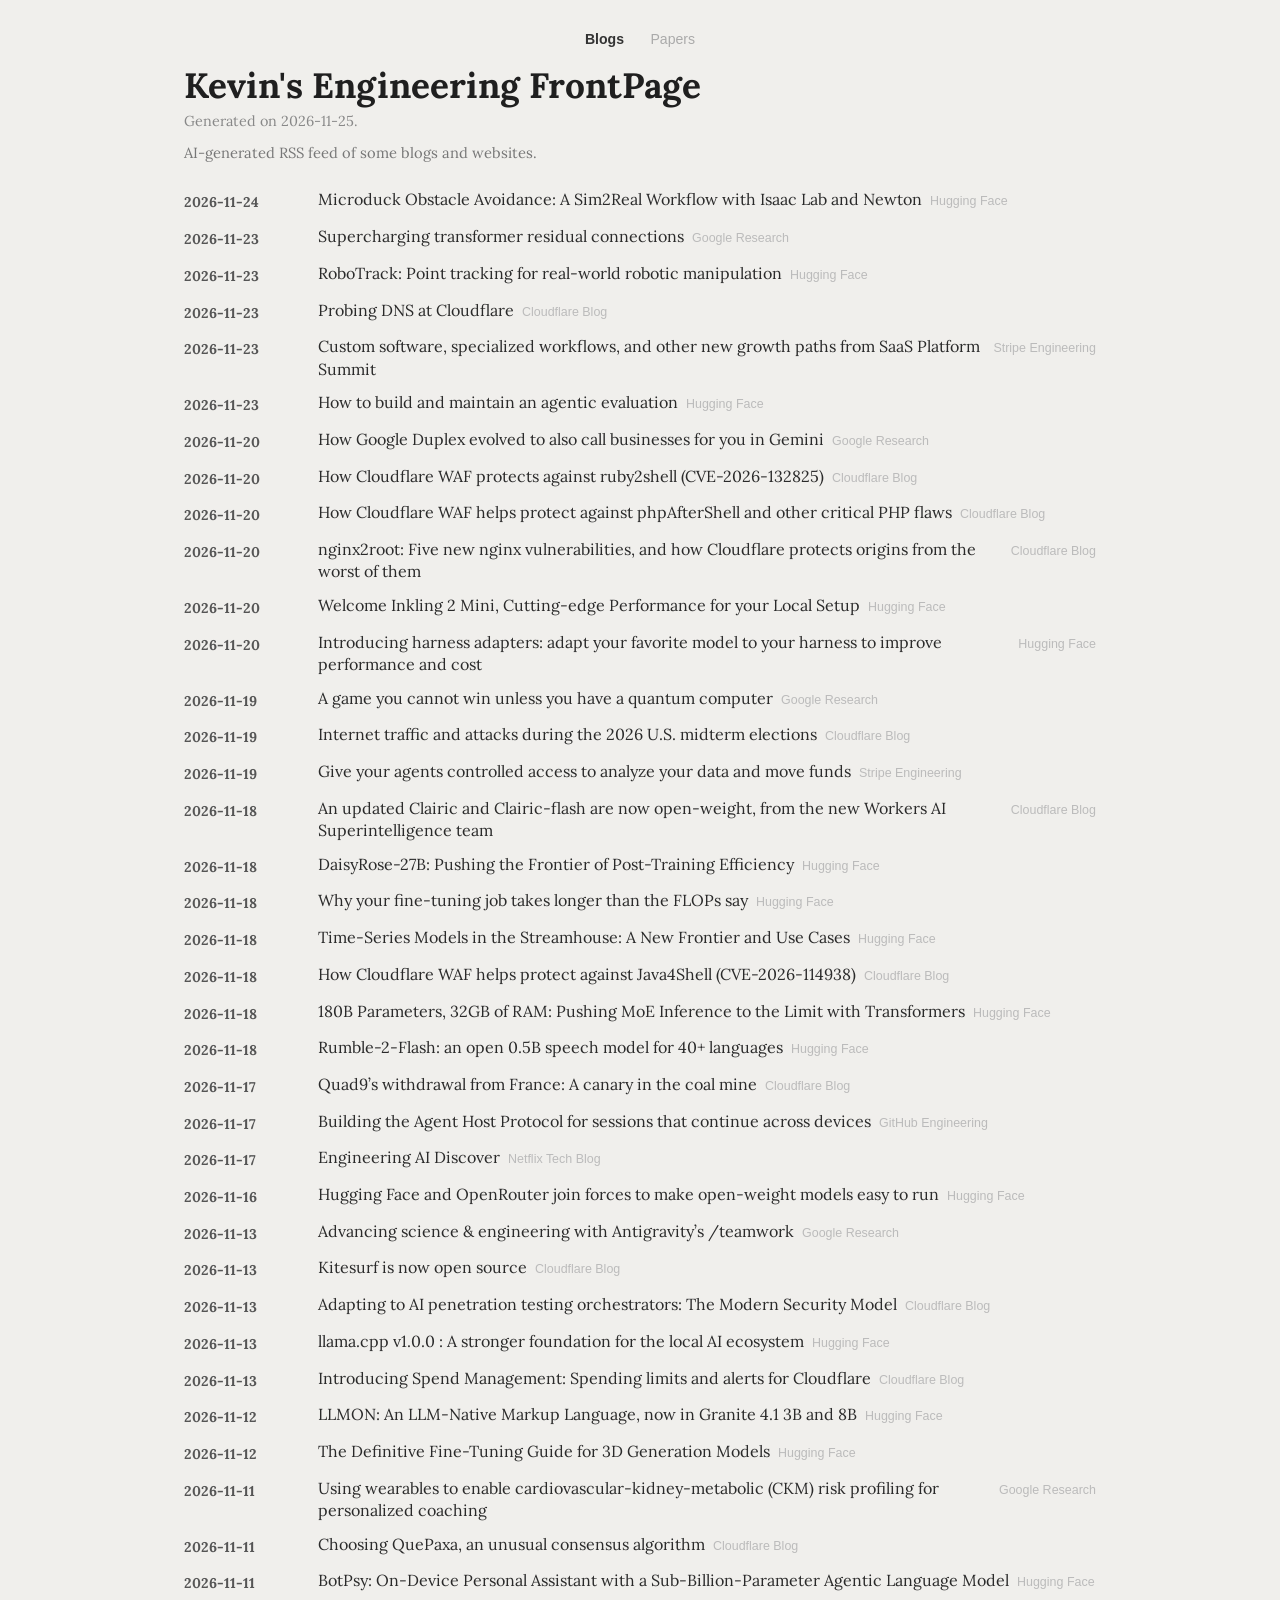
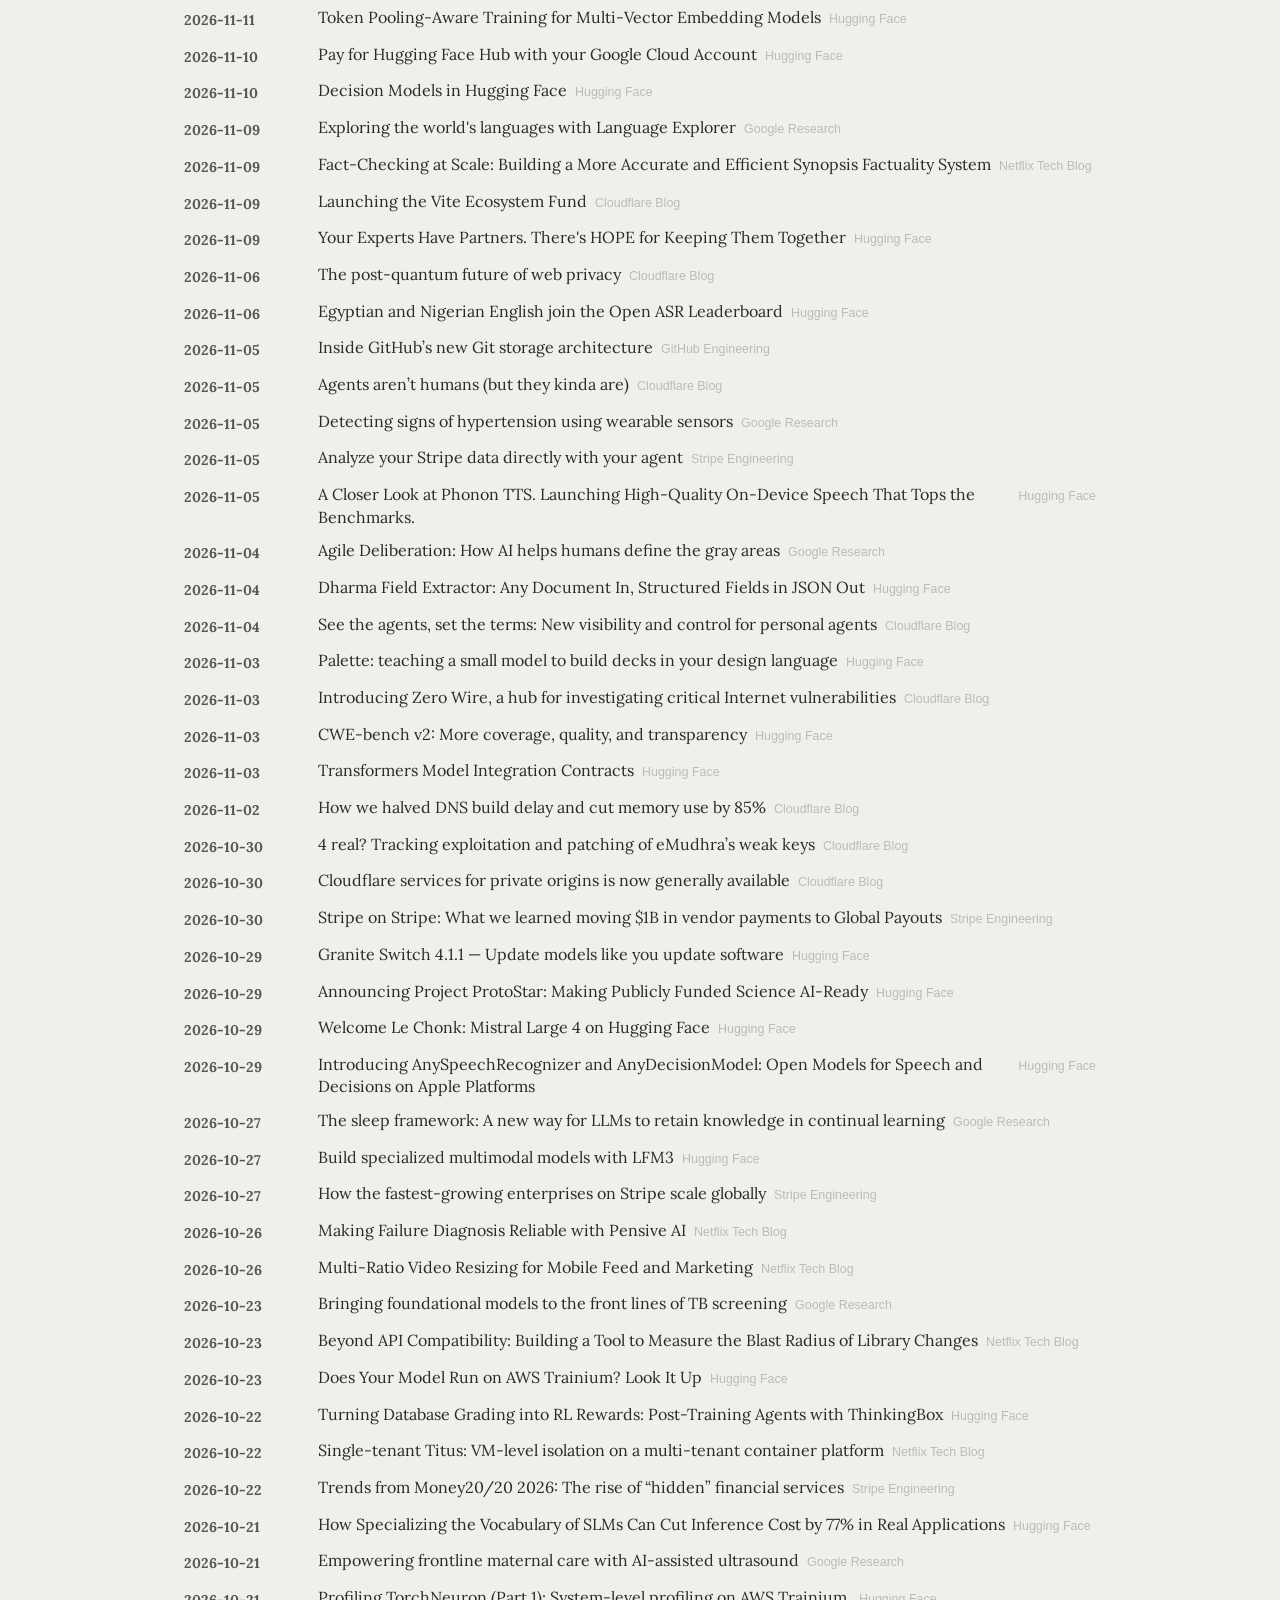
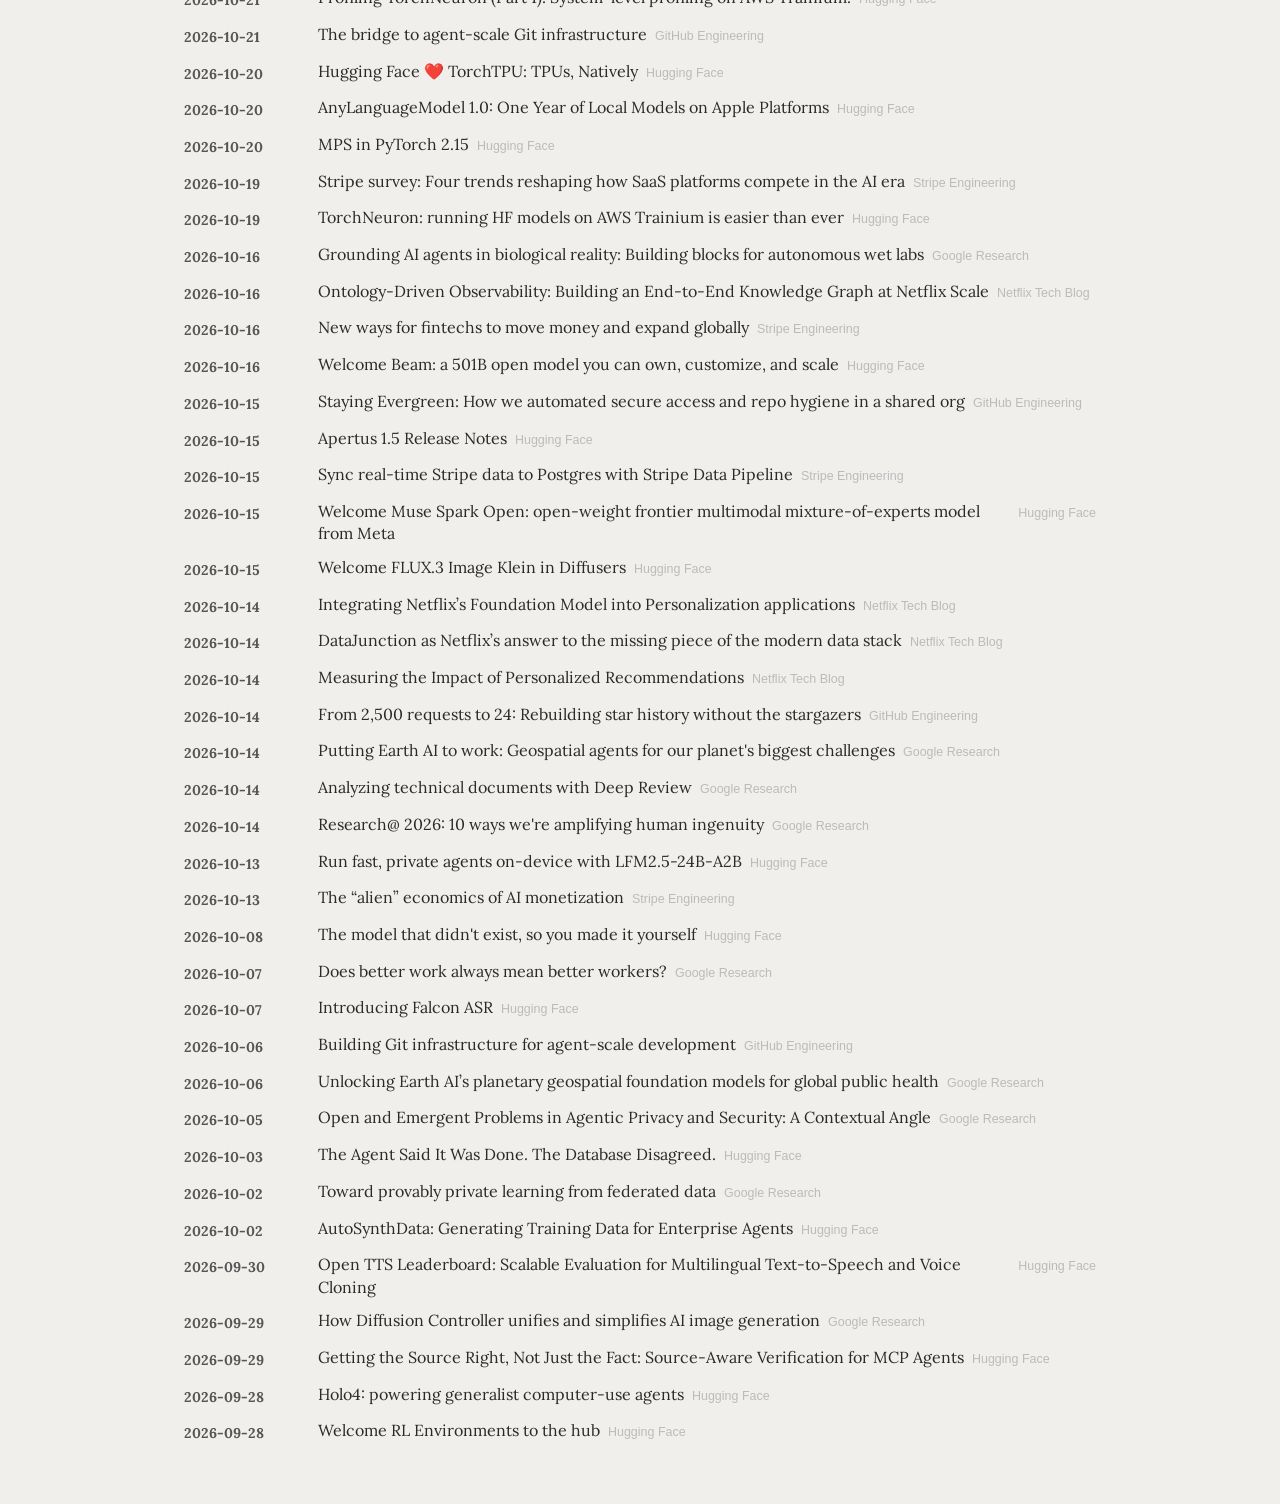
==== index.html @ d16b9641 "chore: update feed [skip ci]" ====
<!DOCTYPE html>
<html lang="en">
<head>
  <meta charset="UTF-8">
  <meta name="viewport" content="width=device-width, initial-scale=1.0">
  <title>Kevin&#x27;s Engineering FrontPage</title>
  <link rel="stylesheet" href="style.css">
</head>
<body>
  <div class="container">
    <nav>
      <a href="index.html" class="active">Blogs</a>
      <a href="papers.html">Papers</a>
    </nav>
    <h1>Kevin&#x27;s Engineering FrontPage</h1>
    <p class="generated">Generated on 2026-11-25.</p>
    <p class="description">AI-generated RSS feed of some blogs and websites.</p>
    <section>
      <div class="entry">
        <div class="date">2026-11-24</div>
        <div class="content">
          <details>
            <summary>Microduck Obstacle Avoidance: A Sim2Real Workflow with Isaac Lab and Newton<span class="feed-name">Hugging Face</span></summary>
            <p class="link-line"><a href="https://huggingface.co/blog/nvidia/microduck-obstacle-avoidance">link</a></p>
          </details>
        </div>
      </div>
      <div class="entry">
        <div class="date">2026-11-23</div>
        <div class="content">
          <details>
            <summary>Supercharging transformer residual connections<span class="feed-name">Google Research</span></summary>
            <p class="summary">Algorithms &amp; Theory</p>
            <p class="link-line"><a href="https://research.google/blog/supercharging-transformer-residual-connections/">link</a></p>
          </details>
        </div>
      </div>
      <div class="entry">
        <div class="date">2026-11-23</div>
        <div class="content">
          <details>
            <summary>RoboTrack: Point tracking for real-world robotic manipulation<span class="feed-name">Hugging Face</span></summary>
            <p class="link-line"><a href="https://huggingface.co/blog/allenai/robotrack">link</a></p>
          </details>
        </div>
      </div>
      <div class="entry">
        <div class="date">2026-11-23</div>
        <div class="content">
          <details>
            <summary>Probing DNS at Cloudflare<span class="feed-name">Cloudflare Blog</span></summary>
            <p class="summary">At Cloudflare we’ve built tools to enable teams to extend our internal testing framework and build test tooling for networking protocols. This is the story of how this was used for DNS.</p>
            <p class="link-line"><a href="https://blog.cloudflare.com/probing-dns-at-cloudflare/">link</a></p>
          </details>
        </div>
      </div>
      <div class="entry">
        <div class="date">2026-11-23</div>
        <div class="content">
          <details>
            <summary>Custom software, specialized workflows, and other new growth paths from SaaS Platform Summit<span class="feed-name">Stripe Engineering</span></summary>
            <p class="summary">SaaS platforms have long built for specific verticals. Now AI makes it practical to build for one merchant. At Stripe’s SaaS Platform Summit, founders and operators shared how custom software and embedded finance can open new revenue streams.</p>
            <p class="link-line"><a href="https://stripe.com/blog/custom-software-specialized-workflows-and-other-new-growth-paths-from-saas-platform-summit">link</a></p>
          </details>
        </div>
      </div>
      <div class="entry">
        <div class="date">2026-11-23</div>
        <div class="content">
          <details>
            <summary>How to build and maintain an agentic evaluation<span class="feed-name">Hugging Face</span></summary>
            <p class="link-line"><a href="https://huggingface.co/blog/agentic-evals">link</a></p>
          </details>
        </div>
      </div>
      <div class="entry">
        <div class="date">2026-11-20</div>
        <div class="content">
          <details>
            <summary>How Google Duplex evolved to also call businesses for you in Gemini<span class="feed-name">Google Research</span></summary>
            <p class="summary">Generative AI</p>
            <p class="link-line"><a href="https://research.google/blog/how-google-duplex-evolved-to-also-call-businesses-for-you-in-gemini/">link</a></p>
          </details>
        </div>
      </div>
      <div class="entry">
        <div class="date">2026-11-20</div>
        <div class="content">
          <details>
            <summary>How Cloudflare WAF protects against ruby2shell (CVE-2026-132825)<span class="feed-name">Cloudflare Blog</span></summary>
            <p class="summary">ruby2shell lets attackers corrupt memory in default Rails and Sinatra apps without logging in. Cloudflare WAF blocks it for every customer, including Free plans. Upgrade Ruby now, and use the WAF to cover the gap.</p>
            <p class="link-line"><a href="https://blog.cloudflare.com/ruby2shell-waf-protection/">link</a></p>
          </details>
        </div>
      </div>
      <div class="entry">
        <div class="date">2026-11-20</div>
        <div class="content">
          <details>
            <summary>How Cloudflare WAF helps protect against phpAfterShell and other critical PHP flaws<span class="feed-name">Cloudflare Blog</span></summary>
            <p class="summary">phpAfterShell is a critical flaw in PHP&#x27;s default session handler that can lead to code execution. Cloudflare WAF blocks it for all customers, including Free plans, and adds new rules for other PHP flaws fixed in the same release.</p>
            <p class="link-line"><a href="https://blog.cloudflare.com/phpaftershell-waf-protection/">link</a></p>
          </details>
        </div>
      </div>
      <div class="entry">
        <div class="date">2026-11-20</div>
        <div class="content">
          <details>
            <summary>nginx2root: Five new nginx vulnerabilities, and how Cloudflare protects origins from the worst of them<span class="feed-name">Cloudflare Blog</span></summary>
            <p class="summary">Five memory corruption bugs in nginx, called nginx2root, can let an unauthenticated attacker run code on a server. Here’s how they work, and why origins behind Cloudflare&#x27;s proxy are shielded from the most serious of these bugs.</p>
            <p class="link-line"><a href="https://blog.cloudflare.com/nginx2root/">link</a></p>
          </details>
        </div>
      </div>
      <div class="entry">
        <div class="date">2026-11-20</div>
        <div class="content">
          <details>
            <summary>Welcome Inkling 2 Mini, Cutting-edge Performance for your Local Setup<span class="feed-name">Hugging Face</span></summary>
            <p class="link-line"><a href="https://huggingface.co/blog/inkling2mini">link</a></p>
          </details>
        </div>
      </div>
      <div class="entry">
        <div class="date">2026-11-20</div>
        <div class="content">
          <details>
            <summary>Introducing harness adapters: adapt your favorite model to your harness to improve performance and cost<span class="feed-name">Hugging Face</span></summary>
            <p class="link-line"><a href="https://huggingface.co/blog/harness-adapters-at-scale">link</a></p>
          </details>
        </div>
      </div>
      <div class="entry">
        <div class="date">2026-11-19</div>
        <div class="content">
          <details>
            <summary>A game you cannot win unless you have a quantum computer<span class="feed-name">Google Research</span></summary>
            <p class="summary">Quantum</p>
            <p class="link-line"><a href="https://research.google/blog/a-game-you-cannot-win-unless-you-have-a-quantum-computer/">link</a></p>
          </details>
        </div>
      </div>
      <div class="entry">
        <div class="date">2026-11-19</div>
        <div class="content">
          <details>
            <summary>Internet traffic and attacks during the 2026 U.S. midterm elections<span class="feed-name">Cloudflare Blog</span></summary>
            <p class="summary">On November 3, 2026 U.S. voters headed to the polls. Here’s what Cloudflare data across more than 1,400 protected sites tells us about Election Day Internet traffic and cyberattacks.</p>
            <p class="link-line"><a href="https://blog.cloudflare.com/internet-traffic-2026-us-election/">link</a></p>
          </details>
        </div>
      </div>
      <div class="entry">
        <div class="date">2026-11-19</div>
        <div class="content">
          <details>
            <summary>Give your agents controlled access to analyze your data and move funds<span class="feed-name">Stripe Engineering</span></summary>
            <p class="summary">Stripe Treasury now lets agents transfer funds, convert currencies, and pay vendors within limits you set. Give agents the access they need to help run your business, with customizable controls and human approvals.</p>
            <p class="link-line"><a href="https://stripe.com/blog/give-your-agents-controlled-access-to-analyze-your-data-and-move-funds">link</a></p>
          </details>
        </div>
      </div>
      <div class="entry">
        <div class="date">2026-11-18</div>
        <div class="content">
          <details>
            <summary>An updated Clairic and Clairic-flash are now open-weight, from the new Workers AI Superintelligence team<span class="feed-name">Cloudflare Blog</span></summary>
            <p class="summary">Clairic graduates from preview, while Clairic-flash joins the repertoire on Workers AI. We’re doing an open-weight release for both extraction models.</p>
            <p class="link-line"><a href="https://blog.cloudflare.com/open-clairic/">link</a></p>
          </details>
        </div>
      </div>
      <div class="entry">
        <div class="date">2026-11-18</div>
        <div class="content">
          <details>
            <summary>DaisyRose-27B: Pushing the Frontier of Post-Training Efficiency<span class="feed-name">Hugging Face</span></summary>
            <p class="link-line"><a href="https://huggingface.co/blog/RadixArk/daisyrose-27b-pushing-the-frontier-of-post-trainin">link</a></p>
          </details>
        </div>
      </div>
      <div class="entry">
        <div class="date">2026-11-18</div>
        <div class="content">
          <details>
            <summary>Why your fine-tuning job takes longer than the FLOPs say<span class="feed-name">Hugging Face</span></summary>
            <p class="link-line"><a href="https://huggingface.co/blog/Dharma-AI/predicting-fine-tuning-time">link</a></p>
          </details>
        </div>
      </div>
      <div class="entry">
        <div class="date">2026-11-18</div>
        <div class="content">
          <details>
            <summary>Time-Series Models in the Streamhouse: A New Frontier and Use Cases<span class="feed-name">Hugging Face</span></summary>
            <p class="link-line"><a href="https://huggingface.co/blog/ibm-research/time-series-powered-streamhouse">link</a></p>
          </details>
        </div>
      </div>
      <div class="entry">
        <div class="date">2026-11-18</div>
        <div class="content">
          <details>
            <summary>How Cloudflare WAF helps protect against Java4Shell (CVE-2026-114938)<span class="feed-name">Cloudflare Blog</span></summary>
            <p class="summary">Java4Shell is a critical memory-corruption flaw in OpenJDK&#x27;s Base64 decoder that can lead to remote code execution. Cloudflare has released six WAF managed rules for paid plans that logs matching requests by default. Patch your Java runtimes now.</p>
            <p class="link-line"><a href="https://blog.cloudflare.com/java4shell-waf-protection/">link</a></p>
          </details>
        </div>
      </div>
      <div class="entry">
        <div class="date">2026-11-18</div>
        <div class="content">
          <details>
            <summary>180B Parameters, 32GB of RAM: Pushing MoE Inference to the Limit with Transformers<span class="feed-name">Hugging Face</span></summary>
            <p class="link-line"><a href="https://huggingface.co/blog/moe-expert-streaming">link</a></p>
          </details>
        </div>
      </div>
      <div class="entry">
        <div class="date">2026-11-18</div>
        <div class="content">
          <details>
            <summary>Rumble-2-Flash: an open 0.5B speech model for 40+ languages<span class="feed-name">Hugging Face</span></summary>
            <p class="link-line"><a href="https://huggingface.co/blog/rumble-2-flash">link</a></p>
          </details>
        </div>
      </div>
      <div class="entry">
        <div class="date">2026-11-17</div>
        <div class="content">
          <details>
            <summary>Quad9’s withdrawal from France: A canary in the coal mine<span class="feed-name">Cloudflare Blog</span></summary>
            <p class="summary">Quad9&#x27;s forced withdrawal from France highlights the dangers of mandating DNS-level blocking. We explore why forcing public resolvers to act as content filters is technically flawed and threatens the open Internet.</p>
            <p class="link-line"><a href="https://blog.cloudflare.com/quad9-withdrawal-from-france/">link</a></p>
          </details>
        </div>
      </div>
      <div class="entry">
        <div class="date">2026-11-17</div>
        <div class="content">
          <details>
            <summary>Building the Agent Host Protocol for sessions that continue across devices<span class="feed-name">GitHub Engineering</span></summary>
            <p class="summary">Discover how we built the open Agent Host Protocol to keep your agent sessions accessible across editors, apps, phones, and the cloud. The post Building the Agent Host Protocol for sessions that continue across devices appeared first on The GitHub Blog.</p>
            <p class="link-line"><a href="https://github.blog/engineering/engineering-principles/building-the-agent-host-protocol-for-sessions-that-continue-across-devices/">link</a></p>
          </details>
        </div>
      </div>
      <div class="entry">
        <div class="date">2026-11-17</div>
        <div class="content">
          <details>
            <summary>Engineering AI Discover<span class="feed-name">Netflix Tech Blog</span></summary>
            <p class="summary">The challenges and decisions behind AI Discover’s intelligence layerBy Varun Khaitan, Peng Ren, Gary Tang, Itay Teller, Atif Faheem, Nipun Kumar, Donnie DeBoer, Eduardo Lundgren, Matteo Rinaldi, Raghav BakshiWe recently introduced AI Discover, a new tab in our TV app where a small group of members can try new ways to find something to watch. For years, our recommendations have worked in the…</p>
            <p class="link-line"><a href="https://netflixtechblog.com/engineering-ai-discover-e244944cdc38?source=rss----2615bd06b42e---4">link</a></p>
          </details>
        </div>
      </div>
      <div class="entry">
        <div class="date">2026-11-16</div>
        <div class="content">
          <details>
            <summary>Hugging Face and OpenRouter join forces to make open-weight models easy to run<span class="feed-name">Hugging Face</span></summary>
            <p class="link-line"><a href="https://huggingface.co/blog/openrouter">link</a></p>
          </details>
        </div>
      </div>
      <div class="entry">
        <div class="date">2026-11-13</div>
        <div class="content">
          <details>
            <summary>Advancing science &amp; engineering with Antigravity’s /teamwork<span class="feed-name">Google Research</span></summary>
            <p class="summary">Education Innovation</p>
            <p class="link-line"><a href="https://research.google/blog/advancing-science-engineering-with-antigravitys-teamwork-feature/">link</a></p>
          </details>
        </div>
      </div>
      <div class="entry">
        <div class="date">2026-11-13</div>
        <div class="content">
          <details>
            <summary>Kitesurf is now open source<span class="feed-name">Cloudflare Blog</span></summary>
            <p class="summary">Kitesurf, our experimental browser engine for AI agents, is now open source. Inspect the code, run it locally, or deploy your own instance on Cloudflare Workers.</p>
            <p class="link-line"><a href="https://blog.cloudflare.com/kitesurf-open-source/">link</a></p>
          </details>
        </div>
      </div>
      <div class="entry">
        <div class="date">2026-11-13</div>
        <div class="content">
          <details>
            <summary>Adapting to AI penetration testing orchestrators: The Modern Security Model<span class="feed-name">Cloudflare Blog</span></summary>
            <p class="summary">AI-orchestrated penetration testing platforms like ARTEX have become increasingly powerful tools enabling effective attacks on exposed infrastructure. Here we share Cloudflare’s observations and recommended countermeasures.</p>
            <p class="link-line"><a href="https://blog.cloudflare.com/adapting-to-ai-penetration-testing-orchestrators/">link</a></p>
          </details>
        </div>
      </div>
      <div class="entry">
        <div class="date">2026-11-13</div>
        <div class="content">
          <details>
            <summary>llama.cpp v1.0.0 : A stronger foundation for the local AI ecosystem<span class="feed-name">Hugging Face</span></summary>
            <p class="link-line"><a href="https://huggingface.co/blog/ggml-org/llama-cpp-v1">link</a></p>
          </details>
        </div>
      </div>
      <div class="entry">
        <div class="date">2026-11-13</div>
        <div class="content">
          <details>
            <summary>Introducing Spend Management: Spending limits and alerts for Cloudflare<span class="feed-name">Cloudflare Blog</span></summary>
            <p class="summary">Spend Management adds opt-in spending caps for Cloudflare Workers and Durable Objects, and more products soon. Here is how we built the metering pipeline that turns usage into runtime decisions.</p>
            <p class="link-line"><a href="https://blog.cloudflare.com/spend-management/">link</a></p>
          </details>
        </div>
      </div>
      <div class="entry">
        <div class="date">2026-11-12</div>
        <div class="content">
          <details>
            <summary>LLMON: An LLM-Native Markup Language, now in Granite 4.1 3B and 8B<span class="feed-name">Hugging Face</span></summary>
            <p class="link-line"><a href="https://huggingface.co/blog/ibm-granite/llmon-an-llm-native-markup-language-now-in-granite">link</a></p>
          </details>
        </div>
      </div>
      <div class="entry">
        <div class="date">2026-11-12</div>
        <div class="content">
          <details>
            <summary>The Definitive Fine-Tuning Guide for 3D Generation Models<span class="feed-name">Hugging Face</span></summary>
            <p class="link-line"><a href="https://huggingface.co/blog/3d-lora-finetuning">link</a></p>
          </details>
        </div>
      </div>
      <div class="entry">
        <div class="date">2026-11-11</div>
        <div class="content">
          <details>
            <summary>Using wearables to enable cardiovascular-kidney-metabolic (CKM) risk profiling for personalized coaching<span class="feed-name">Google Research</span></summary>
            <p class="summary">Health &amp; Bioscience</p>
            <p class="link-line"><a href="https://research.google/blog/using-wearables-to-enable-cardiovascular-kidney-metabolic-ckm-risk-profiling-for-personalized-coaching/">link</a></p>
          </details>
        </div>
      </div>
      <div class="entry">
        <div class="date">2026-11-11</div>
        <div class="content">
          <details>
            <summary>Choosing QuePaxa, an unusual consensus algorithm<span class="feed-name">Cloudflare Blog</span></summary>
            <p class="summary">Cloudflare is building an experimental consensus service using a never-before-deployed consensus algorithm, QuePaxa. In this post we explain how QuePaxa works and why we chose it.</p>
            <p class="link-line"><a href="https://blog.cloudflare.com/choosing-quepaxa/">link</a></p>
          </details>
        </div>
      </div>
      <div class="entry">
        <div class="date">2026-11-11</div>
        <div class="content">
          <details>
            <summary>BotPsy: On-Device Personal Assistant with a Sub-Billion-Parameter Agentic Language Model<span class="feed-name">Hugging Face</span></summary>
            <p class="link-line"><a href="https://huggingface.co/blog/qvac/botpsy">link</a></p>
          </details>
        </div>
      </div>
      <div class="entry">
        <div class="date">2026-11-11</div>
        <div class="content">
          <details>
            <summary>Token Pooling-Aware Training for Multi-Vector Embedding Models<span class="feed-name">Hugging Face</span></summary>
            <p class="link-line"><a href="https://huggingface.co/blog/token-pooling">link</a></p>
          </details>
        </div>
      </div>
      <div class="entry">
        <div class="date">2026-11-10</div>
        <div class="content">
          <details>
            <summary>Pay for Hugging Face Hub with your Google Cloud Account<span class="feed-name">Hugging Face</span></summary>
            <p class="link-line"><a href="https://huggingface.co/blog/hub-gcp-marketplace">link</a></p>
          </details>
        </div>
      </div>
      <div class="entry">
        <div class="date">2026-11-10</div>
        <div class="content">
          <details>
            <summary>Decision Models in Hugging Face<span class="feed-name">Hugging Face</span></summary>
            <p class="link-line"><a href="https://huggingface.co/blog/decision">link</a></p>
          </details>
        </div>
      </div>
      <div class="entry">
        <div class="date">2026-11-09</div>
        <div class="content">
          <details>
            <summary>Exploring the world&#x27;s languages with Language Explorer<span class="feed-name">Google Research</span></summary>
            <p class="summary">Natural Language Processing</p>
            <p class="link-line"><a href="https://research.google/blog/exploring-the-worlds-languages-with-language-explorer/">link</a></p>
          </details>
        </div>
      </div>
      <div class="entry">
        <div class="date">2026-11-09</div>
        <div class="content">
          <details>
            <summary>Fact-Checking at Scale: Building a More Accurate and Efficient Synopsis Factuality System<span class="feed-name">Netflix Tech Blog</span></summary>
            <p class="summary">By Shreya S Ramanujam, Yongce Li, Afshine Amidi, Sina Ghiassian, Benjamin Klein.IntroductionPicture this — you’re home after a long day at work and can’t wait to catch up on Bridgerton. You log on to Netflix, search for “Bridgerton” and land on this screen:If this sounds familiar, you already know what a synopsis is — it’s a short glimpse into what a viewer can expect to see in a show. We see two…</p>
            <p class="link-line"><a href="https://netflixtechblog.com/fact-checking-at-scale-building-a-more-accurate-and-efficient-synopsis-factuality-system-d7d85859d808?source=rss----2615bd06b42e---4">link</a></p>
          </details>
        </div>
      </div>
      <div class="entry">
        <div class="date">2026-11-09</div>
        <div class="content">
          <details>
            <summary>Launching the Vite Ecosystem Fund<span class="feed-name">Cloudflare Blog</span></summary>
            <p class="summary">Cloudflare is distributing the first $301,300 of the Vite Ecosystem Fund to open source projects and maintainers. The recipients were chosen by a panel of Vite stack core team members, including maintainers not employed by Cloudflare.</p>
            <p class="link-line"><a href="https://blog.cloudflare.com/launching-vite-ecosystem-fund/">link</a></p>
          </details>
        </div>
      </div>
      <div class="entry">
        <div class="date">2026-11-09</div>
        <div class="content">
          <details>
            <summary>Your Experts Have Partners. There&#x27;s HOPE for Keeping Them Together<span class="feed-name">Hugging Face</span></summary>
            <p class="link-line"><a href="https://huggingface.co/blog/amazon/higher-order-pruning-experts">link</a></p>
          </details>
        </div>
      </div>
      <div class="entry">
        <div class="date">2026-11-06</div>
        <div class="content">
          <details>
            <summary>The post-quantum future of web privacy<span class="feed-name">Cloudflare Blog</span></summary>
            <p class="summary">Cryptographic protocols like Privacy Pass help keep web sites safe from abuse while keeping their users private. This post looks at the quantum threat to these protocols, and some new post-quantum cryptography that may help close the gap.</p>
            <p class="link-line"><a href="https://blog.cloudflare.com/vole-mole/">link</a></p>
          </details>
        </div>
      </div>
      <div class="entry">
        <div class="date">2026-11-06</div>
        <div class="content">
          <details>
            <summary>Egyptian and Nigerian English join the Open ASR Leaderboard<span class="feed-name">Hugging Face</span></summary>
            <p class="link-line"><a href="https://huggingface.co/blog/open-asr-leaderboard-liva">link</a></p>
          </details>
        </div>
      </div>
      <div class="entry">
        <div class="date">2026-11-05</div>
        <div class="content">
          <details>
            <summary>Inside GitHub’s new Git storage architecture<span class="feed-name">GitHub Engineering</span></summary>
            <p class="summary">GitHub&#x27;s new Git storage architecture is built so thousands of agents can push to a single repository at once. Here&#x27;s how it works. The post Inside GitHub’s new Git storage architecture appeared first on The GitHub Blog.</p>
            <p class="link-line"><a href="https://github.blog/engineering/architecture-optimization/inside-githubs-new-git-storage-architecture/">link</a></p>
          </details>
        </div>
      </div>
      <div class="entry">
        <div class="date">2026-11-05</div>
        <div class="content">
          <details>
            <summary>Agents aren’t humans (but they kinda are)<span class="feed-name">Cloudflare Blog</span></summary>
            <p class="summary">AI agents act for millions, but servers see intermediaries that strip user visibility. This post defines the problem space and introduces a collaborative approach to safely identifying, allowing, and managing this automated traffic.</p>
            <p class="link-line"><a href="https://blog.cloudflare.com/trusted-agent-delegation/">link</a></p>
          </details>
        </div>
      </div>
      <div class="entry">
        <div class="date">2026-11-05</div>
        <div class="content">
          <details>
            <summary>Detecting signs of hypertension using wearable sensors<span class="feed-name">Google Research</span></summary>
            <p class="summary">Health &amp; Bioscience</p>
            <p class="link-line"><a href="https://research.google/blog/detecting-signs-of-hypertension-using-wearable-sensors/">link</a></p>
          </details>
        </div>
      </div>
      <div class="entry">
        <div class="date">2026-11-05</div>
        <div class="content">
          <details>
            <summary>Analyze your Stripe data directly with your agent<span class="feed-name">Stripe Engineering</span></summary>
            <p class="summary">You can now use natural language to create an investor slide deck highlighting where your business outperformed in the previous quarter, or build a custom dashboard to understand why your Stripe revenue changed.</p>
            <p class="link-line"><a href="https://stripe.com/blog/analyze-your-stripe-data-directly-with-your-agent">link</a></p>
          </details>
        </div>
      </div>
      <div class="entry">
        <div class="date">2026-11-05</div>
        <div class="content">
          <details>
            <summary>A Closer Look at Phonon TTS. Launching High-Quality On-Device Speech That Tops the Benchmarks.<span class="feed-name">Hugging Face</span></summary>
            <p class="link-line"><a href="https://huggingface.co/blog/phonon-tts">link</a></p>
          </details>
        </div>
      </div>
      <div class="entry">
        <div class="date">2026-11-04</div>
        <div class="content">
          <details>
            <summary>Agile Deliberation: How AI helps humans define the gray areas<span class="feed-name">Google Research</span></summary>
            <p class="summary">Data Mining &amp; Modeling</p>
            <p class="link-line"><a href="https://research.google/blog/agile-deliberation-how-ai-helps-humans-define-the-gray-areas/">link</a></p>
          </details>
        </div>
      </div>
      <div class="entry">
        <div class="date">2026-11-04</div>
        <div class="content">
          <details>
            <summary>Dharma Field Extractor: Any Document In, Structured Fields in JSON Out<span class="feed-name">Hugging Face</span></summary>
            <p class="link-line"><a href="https://huggingface.co/blog/Dharma-AI/dharma-field-extractor">link</a></p>
          </details>
        </div>
      </div>
      <div class="entry">
        <div class="date">2026-11-04</div>
        <div class="content">
          <details>
            <summary>See the agents, set the terms: New visibility and control for personal agents<span class="feed-name">Cloudflare Blog</span></summary>
            <p class="summary">Personal AI agents have changed how users interact with the web, blurring the lines between automated and human traffic. Learn how Cloudflare gives site owners visibility and control to manage personal agent access.</p>
            <p class="link-line"><a href="https://blog.cloudflare.com/personal-agents-visibility-control/">link</a></p>
          </details>
        </div>
      </div>
      <div class="entry">
        <div class="date">2026-11-03</div>
        <div class="content">
          <details>
            <summary>Palette: teaching a small model to build decks in your design language<span class="feed-name">Hugging Face</span></summary>
            <p class="link-line"><a href="https://huggingface.co/blog/ibm-research/palette-deck-building">link</a></p>
          </details>
        </div>
      </div>
      <div class="entry">
        <div class="date">2026-11-03</div>
        <div class="content">
          <details>
            <summary>Introducing Zero Wire, a hub for investigating critical Internet vulnerabilities<span class="feed-name">Cloudflare Blog</span></summary>
            <p class="summary">Zero Wire on Cloudflare Radar pairs plain-language briefings with global attack telemetry and remediation steps. Triage critical CVEs faster and decide how to protect your infrastructure.</p>
            <p class="link-line"><a href="https://blog.cloudflare.com/zero-wire/">link</a></p>
          </details>
        </div>
      </div>
      <div class="entry">
        <div class="date">2026-11-03</div>
        <div class="content">
          <details>
            <summary>CWE-bench v2: More coverage, quality, and transparency<span class="feed-name">Hugging Face</span></summary>
            <p class="link-line"><a href="https://huggingface.co/blog/cwe-bench">link</a></p>
          </details>
        </div>
      </div>
      <div class="entry">
        <div class="date">2026-11-03</div>
        <div class="content">
          <details>
            <summary>Transformers Model Integration Contracts<span class="feed-name">Hugging Face</span></summary>
            <p class="link-line"><a href="https://huggingface.co/blog/transformers-mic">link</a></p>
          </details>
        </div>
      </div>
      <div class="entry">
        <div class="date">2026-11-02</div>
        <div class="content">
          <details>
            <summary>How we halved DNS build delay and cut memory use by 85%<span class="feed-name">Cloudflare Blog</span></summary>
            <p class="summary">Zone setting changes used to rebuild entire DNS zones, even ones with tens of millions of records. Here is how we built a planner that picks the smallest safe build, cutting full builds by 40%, peak memory by 85%, and halving build delay.</p>
            <p class="link-line"><a href="https://blog.cloudflare.com/dns-targeted-zone-builds/">link</a></p>
          </details>
        </div>
      </div>
      <div class="entry">
        <div class="date">2026-10-30</div>
        <div class="content">
          <details>
            <summary>4 real? Tracking exploitation and patching of eMudhra’s weak keys<span class="feed-name">Cloudflare Blog</span></summary>
            <p class="summary">Four, just four: that’s the key to break into any unpatched connection on the Internet that is using eMudhra certificates. Here’s how we quickly patched Cloudflare, what evidence we can see of attempted exploitation, and how much of the rest of the Internet remains exposed.</p>
            <p class="link-line"><a href="https://blog.cloudflare.com/emudhra-patching/">link</a></p>
          </details>
        </div>
      </div>
      <div class="entry">
        <div class="date">2026-10-30</div>
        <div class="content">
          <details>
            <summary>Cloudflare services for private origins is now generally available<span class="feed-name">Cloudflare Blog</span></summary>
            <p class="summary">Public traffic to private origins, with WAF, bot management, caching, and Workers, is now available to every customer with Cloudflare One connectivity.</p>
            <p class="link-line"><a href="https://blog.cloudflare.com/private-origins-public-to-private/">link</a></p>
          </details>
        </div>
      </div>
      <div class="entry">
        <div class="date">2026-10-30</div>
        <div class="content">
          <details>
            <summary>Stripe on Stripe: What we learned moving $1B in vendor payments to Global Payouts<span class="feed-name">Stripe Engineering</span></summary>
            <p class="summary">In early 2026, we began moving our vendor payments to Global Payouts, Stripe’s product for paying recipients in 160+ countries. New-market setup fell from six weeks to one, with a 99.9% payout success rate. Here’s what we learned.</p>
            <p class="link-line"><a href="https://stripe.com/blog/stripe-on-stripe-what-we-learned-moving-1b-in-vendor-payments-to-global-payouts">link</a></p>
          </details>
        </div>
      </div>
      <div class="entry">
        <div class="date">2026-10-29</div>
        <div class="content">
          <details>
            <summary>Granite Switch 4.1.1 — Update models like you update software<span class="feed-name">Hugging Face</span></summary>
            <p class="link-line"><a href="https://huggingface.co/blog/ibm-granite/granite-switch-4-1-1">link</a></p>
          </details>
        </div>
      </div>
      <div class="entry">
        <div class="date">2026-10-29</div>
        <div class="content">
          <details>
            <summary>Announcing Project ProtoStar: Making Publicly Funded Science AI-Ready<span class="feed-name">Hugging Face</span></summary>
            <p class="link-line"><a href="https://huggingface.co/blog/announcing-project-protostar">link</a></p>
          </details>
        </div>
      </div>
      <div class="entry">
        <div class="date">2026-10-29</div>
        <div class="content">
          <details>
            <summary>Welcome Le Chonk: Mistral Large 4 on Hugging Face<span class="feed-name">Hugging Face</span></summary>
            <p class="link-line"><a href="https://huggingface.co/blog/mistral-large4">link</a></p>
          </details>
        </div>
      </div>
      <div class="entry">
        <div class="date">2026-10-29</div>
        <div class="content">
          <details>
            <summary>Introducing AnySpeechRecognizer and AnyDecisionModel: Open Models for Speech and Decisions on Apple Platforms<span class="feed-name">Hugging Face</span></summary>
            <p class="link-line"><a href="https://huggingface.co/blog/anydecisionmodel">link</a></p>
          </details>
        </div>
      </div>
      <div class="entry">
        <div class="date">2026-10-27</div>
        <div class="content">
          <details>
            <summary>The sleep framework: A new way for LLMs to retain knowledge in continual learning<span class="feed-name">Google Research</span></summary>
            <p class="summary">Education Innovation</p>
            <p class="link-line"><a href="https://research.google/blog/the-sleep-framework-a-new-way-for-llms-to-retain-knowledge-in-continual-learning/">link</a></p>
          </details>
        </div>
      </div>
      <div class="entry">
        <div class="date">2026-10-27</div>
        <div class="content">
          <details>
            <summary>Build specialized multimodal models with LFM3<span class="feed-name">Hugging Face</span></summary>
            <p class="link-line"><a href="https://huggingface.co/blog/LiquidAI/lfm3">link</a></p>
          </details>
        </div>
      </div>
      <div class="entry">
        <div class="date">2026-10-27</div>
        <div class="content">
          <details>
            <summary>How the fastest-growing enterprises on Stripe scale globally<span class="feed-name">Stripe Engineering</span></summary>
            <p class="summary">Despite slower global economic growth and greater geopolitical fragmentation, the fastest-growing enterprises continue to look beyond their home markets and are investing in tools and workflows that make expansion faster and more repeatable.</p>
            <p class="link-line"><a href="https://stripe.com/blog/how-the-fastest-growing-enterprises-on-stripe-scale-globally">link</a></p>
          </details>
        </div>
      </div>
      <div class="entry">
        <div class="date">2026-10-26</div>
        <div class="content">
          <details>
            <summary>Making Failure Diagnosis Reliable with Pensive AI<span class="feed-name">Netflix Tech Blog</span></summary>
            <p class="summary">By Praneeth Yenugutala, Victor Dusa, Anastasia Samoilova, Megan Ren, Justin Wei, Marcelo MaywormAt Netflix, data and machine learning practitioners run millions of workloads each day across orchestration systems and compute engines such as Titus, Spark, Trino, and Druid. On peak days, roughly 100,000 workloads fail. When workloads fail, the failure itself is only the beginning. Someone still…</p>
            <p class="link-line"><a href="https://netflixtechblog.com/making-failure-diagnosis-reliable-with-pensive-ai-6b0811a1c015?source=rss----2615bd06b42e---4">link</a></p>
          </details>
        </div>
      </div>
      <div class="entry">
        <div class="date">2026-10-26</div>
        <div class="content">
          <details>
            <summary>Multi‑Ratio Video Resizing for Mobile Feed and Marketing<span class="feed-name">Netflix Tech Blog</span></summary>
            <p class="summary">Serdar Cellat, Yuchen Xie, Bernadette Marcu, Blaid Burgess, Cody Jarrett, Carlos Pereira, Qing Shi, Samuel Carvajal, Manuel Pamplona, Dorothy Jung, Feiko Ritsema, Benjamin Klein, Alex Woo, Eugene Lok, Anna Pulido, Rebecka Swe, Sanford Holsapple, Ranjith Kumar ShettyIntroductionClips in the Netflix mobile app.At Netflix, a crucial part of our mission is ensuring our content looks stunning on any…</p>
            <p class="link-line"><a href="https://netflixtechblog.com/multi-ratio-video-resizing-for-mobile-feed-and-marketing-2e6b42810f49?source=rss----2615bd06b42e---4">link</a></p>
          </details>
        </div>
      </div>
      <div class="entry">
        <div class="date">2026-10-23</div>
        <div class="content">
          <details>
            <summary>Bringing foundational models to the front lines of TB screening<span class="feed-name">Google Research</span></summary>
            <p class="summary">Generative AI</p>
            <p class="link-line"><a href="https://research.google/blog/bringing-foundational-models-to-the-front-lines-of-tb-screening/">link</a></p>
          </details>
        </div>
      </div>
      <div class="entry">
        <div class="date">2026-10-23</div>
        <div class="content">
          <details>
            <summary>Beyond API Compatibility: Building a Tool to Measure the Blast Radius of Library Changes<span class="feed-name">Netflix Tech Blog</span></summary>
            <p class="summary">By Roberto Perez Alcolea, Java Platform TeamQuasar connects a proposed API change with observed references in consumer repositories, giving the producer evidence for a release decisionAt Netflix, shared Java libraries support applications developed across a large, independently evolving repository ecosystem. A library change begins in one repository, but its impact can reach many others.…</p>
            <p class="link-line"><a href="https://netflixtechblog.com/beyond-api-compatibility-building-a-tool-to-measure-the-blast-radius-of-library-changes-9474f2fd4f90?source=rss----2615bd06b42e---4">link</a></p>
          </details>
        </div>
      </div>
      <div class="entry">
        <div class="date">2026-10-23</div>
        <div class="content">
          <details>
            <summary>Does Your Model Run on AWS Trainium? Look It Up<span class="feed-name">Hugging Face</span></summary>
            <p class="link-line"><a href="https://huggingface.co/blog/torch-neuronx-model-support">link</a></p>
          </details>
        </div>
      </div>
      <div class="entry">
        <div class="date">2026-10-22</div>
        <div class="content">
          <details>
            <summary>Turning Database Grading into RL Rewards: Post-Training Agents with ThinkingBox<span class="feed-name">Hugging Face</span></summary>
            <p class="link-line"><a href="https://huggingface.co/blog/microsoft/thinkingbox-training">link</a></p>
          </details>
        </div>
      </div>
      <div class="entry">
        <div class="date">2026-10-22</div>
        <div class="content">
          <details>
            <summary>Single-tenant Titus: VM-level isolation on a multi-tenant container platform<span class="feed-name">Netflix Tech Blog</span></summary>
            <p class="summary">Samartha Chandrashekar &amp; Nick ParkerYou click play on a Friday night, and in the second that follows, dozens of services answer in milliseconds. Most of them run on Titus, our internal container platform. Titus is, in essence, a Kubernetes-based container hosting platform: we keep both the control plane and the data plane (the container hosts that actually run containers) patched and up to date,…</p>
            <p class="link-line"><a href="https://netflixtechblog.com/single-tenant-titus-vm-level-isolation-on-a-multi-tenant-container-platform-6d8b1909d163?source=rss----2615bd06b42e---4">link</a></p>
          </details>
        </div>
      </div>
      <div class="entry">
        <div class="date">2026-10-22</div>
        <div class="content">
          <details>
            <summary>Trends from Money20/20 2026: The rise of “hidden” financial services<span class="feed-name">Stripe Engineering</span></summary>
            <p class="summary">As fintech products become increasingly capable, the infrastructure behind them fades into the background. Three trends from Money20/20 show how stablecoins, agents, and always-on money are changing financial services.</p>
            <p class="link-line"><a href="https://stripe.com/blog/trends-from-money20-20-2026-the-rise-of-hidden-financial-services">link</a></p>
          </details>
        </div>
      </div>
      <div class="entry">
        <div class="date">2026-10-21</div>
        <div class="content">
          <details>
            <summary>How Specializing the Vocabulary of SLMs Can Cut Inference Cost by 77% in Real Applications<span class="feed-name">Hugging Face</span></summary>
            <p class="link-line"><a href="https://huggingface.co/blog/Dharma-AI/vocabx-vocabulary-specialization">link</a></p>
          </details>
        </div>
      </div>
      <div class="entry">
        <div class="date">2026-10-21</div>
        <div class="content">
          <details>
            <summary>Empowering frontline maternal care with AI-assisted ultrasound<span class="feed-name">Google Research</span></summary>
            <p class="summary">Health &amp; Bioscience</p>
            <p class="link-line"><a href="https://research.google/blog/empowering-frontline-maternal-care-with-ai-assisted-ultrasound/">link</a></p>
          </details>
        </div>
      </div>
      <div class="entry">
        <div class="date">2026-10-21</div>
        <div class="content">
          <details>
            <summary>Profiling TorchNeuron (Part 1): System-level profiling on AWS Trainium.<span class="feed-name">Hugging Face</span></summary>
            <p class="link-line"><a href="https://huggingface.co/blog/amazon/profiling-torchneuron-part-1">link</a></p>
          </details>
        </div>
      </div>
      <div class="entry">
        <div class="date">2026-10-21</div>
        <div class="content">
          <details>
            <summary>The bridge to agent-scale Git infrastructure<span class="feed-name">GitHub Engineering</span></summary>
            <p class="summary">We moved a copy of 99.99999% of GitHub&#x27;s repositories to Azure. Here&#x27;s how per-reference quorums will bring over the rest, and how object storage lets reads scale independently. The post The bridge to agent-scale Git infrastructure appeared first on The GitHub Blog.</p>
            <p class="link-line"><a href="https://github.blog/engineering/architecture-optimization/the-bridge-to-agent-scale-git-infrastructure/">link</a></p>
          </details>
        </div>
      </div>
      <div class="entry">
        <div class="date">2026-10-20</div>
        <div class="content">
          <details>
            <summary>Hugging Face ❤️ TorchTPU: TPUs, Natively<span class="feed-name">Hugging Face</span></summary>
            <p class="link-line"><a href="https://huggingface.co/blog/hf-torchtpu">link</a></p>
          </details>
        </div>
      </div>
      <div class="entry">
        <div class="date">2026-10-20</div>
        <div class="content">
          <details>
            <summary>AnyLanguageModel 1.0: One Year of Local Models on Apple Platforms<span class="feed-name">Hugging Face</span></summary>
            <p class="link-line"><a href="https://huggingface.co/blog/anylanguagemodel-1-0">link</a></p>
          </details>
        </div>
      </div>
      <div class="entry">
        <div class="date">2026-10-20</div>
        <div class="content">
          <details>
            <summary>MPS in PyTorch 2.15<span class="feed-name">Hugging Face</span></summary>
            <p class="link-line"><a href="https://huggingface.co/blog/mps-pytorch-2-15">link</a></p>
          </details>
        </div>
      </div>
      <div class="entry">
        <div class="date">2026-10-19</div>
        <div class="content">
          <details>
            <summary>Stripe survey: Four trends reshaping how SaaS platforms compete in the AI era<span class="feed-name">Stripe Engineering</span></summary>
            <p class="summary">AI is creating more SaaS competition, and platforms are feeling the pressure. A Stripe survey of 200 platform leaders shows how they plan to evolve pricing, grow revenue, and retain customers.</p>
            <p class="link-line"><a href="https://stripe.com/blog/saas-platform-trends-in-AI-era">link</a></p>
          </details>
        </div>
      </div>
      <div class="entry">
        <div class="date">2026-10-19</div>
        <div class="content">
          <details>
            <summary>TorchNeuron: running HF models on AWS Trainium is easier than ever<span class="feed-name">Hugging Face</span></summary>
            <p class="link-line"><a href="https://huggingface.co/blog/hf-torchneuron">link</a></p>
          </details>
        </div>
      </div>
      <div class="entry">
        <div class="date">2026-10-16</div>
        <div class="content">
          <details>
            <summary>Grounding AI agents in biological reality: Building blocks for autonomous wet labs<span class="feed-name">Google Research</span></summary>
            <p class="summary">General Science</p>
            <p class="link-line"><a href="https://research.google/blog/grounding-ai-agents-in-biological-reality-building-blocks-for-autonomous-wet-labs/">link</a></p>
          </details>
        </div>
      </div>
      <div class="entry">
        <div class="date">2026-10-16</div>
        <div class="content">
          <details>
            <summary>Ontology-Driven Observability: Building an End-to-End Knowledge Graph at Netflix Scale<span class="feed-name">Netflix Tech Blog</span></summary>
            <p class="summary">Prasanna Vijayanathan, Renzo Sanchez-SilvaWhen Jake Paul and Mike Tyson stepped into the ring in November 2024, we delivered the fight to roughly 65 million concurrent streams. On an ordinary day our infrastructure takes in more than 2 billion requests and handles upwards of 38 million real-time logging events every second. At that scale, the whole picture doesn’t fit into a single engineering…</p>
            <p class="link-line"><a href="https://netflixtechblog.com/ontology-driven-observability-building-an-end-to-end-knowledge-graph-at-netflix-scale-421392cf5adf?source=rss----2615bd06b42e---4">link</a></p>
          </details>
        </div>
      </div>
      <div class="entry">
        <div class="date">2026-10-16</div>
        <div class="content">
          <details>
            <summary>New ways for fintechs to move money and expand globally<span class="feed-name">Stripe Engineering</span></summary>
            <p class="summary">We’re introducing three updates to help fintechs launch products and grow internationally more easily: simpler payout management with Stripe Global Payouts, support for stablecoin cards in more countries, and unified APIs for building global financial products.</p>
            <p class="link-line"><a href="https://stripe.com/blog/new-ways-for-fintechs-to-move-money-and-expand-globally">link</a></p>
          </details>
        </div>
      </div>
      <div class="entry">
        <div class="date">2026-10-16</div>
        <div class="content">
          <details>
            <summary>Welcome Beam: a 501B open model you can own, customize, and scale<span class="feed-name">Hugging Face</span></summary>
            <p class="link-line"><a href="https://huggingface.co/blog/reflection-beam">link</a></p>
          </details>
        </div>
      </div>
      <div class="entry">
        <div class="date">2026-10-15</div>
        <div class="content">
          <details>
            <summary>Staying Evergreen: How we automated secure access and repo hygiene in a shared org<span class="feed-name">GitHub Engineering</span></summary>
            <p class="summary">Put native GitHub features to work to review outside collaborator access and archive stale repositories. The post Staying Evergreen: How we automated secure access and repo hygiene in a shared org appeared first on The GitHub Blog.</p>
            <p class="link-line"><a href="https://github.blog/engineering/platform-security/staying-evergreen-how-we-automated-secure-access-and-repo-hygiene-in-a-shared-org/">link</a></p>
          </details>
        </div>
      </div>
      <div class="entry">
        <div class="date">2026-10-15</div>
        <div class="content">
          <details>
            <summary>Apertus 1.5 Release Notes<span class="feed-name">Hugging Face</span></summary>
            <p class="link-line"><a href="https://huggingface.co/blog/swiss-ai/apertus-v15-release-notes">link</a></p>
          </details>
        </div>
      </div>
      <div class="entry">
        <div class="date">2026-10-15</div>
        <div class="content">
          <details>
            <summary>Sync real-time Stripe data to Postgres with Stripe Data Pipeline<span class="feed-name">Stripe Engineering</span></summary>
            <p class="summary">Applications rely on current Stripe data to fulfill orders, update customer accounts, and manage access to paid features. Until now, developers have had to build and maintain custom integrations to keep application databases in sync with Stripe. We’re introducing real-time sync to Postgres for Stripe Data Pipeline, which lets them keep databases current without having to build custom integrations.</p>
            <p class="link-line"><a href="https://stripe.com/blog/real-time-stripe-data-postgres">link</a></p>
          </details>
        </div>
      </div>
      <div class="entry">
        <div class="date">2026-10-15</div>
        <div class="content">
          <details>
            <summary>Welcome Muse Spark Open: open-weight frontier multimodal mixture-of-experts model from Meta<span class="feed-name">Hugging Face</span></summary>
            <p class="link-line"><a href="https://huggingface.co/blog/meta-muse-spark-open">link</a></p>
          </details>
        </div>
      </div>
      <div class="entry">
        <div class="date">2026-10-15</div>
        <div class="content">
          <details>
            <summary>Welcome FLUX.3 Image Klein in Diffusers<span class="feed-name">Hugging Face</span></summary>
            <p class="link-line"><a href="https://huggingface.co/blog/flux-3">link</a></p>
          </details>
        </div>
      </div>
      <div class="entry">
        <div class="date">2026-10-14</div>
        <div class="content">
          <details>
            <summary>Integrating Netflix’s Foundation Model into Personalization applications<span class="feed-name">Netflix Tech Blog</span></summary>
            <p class="summary">Authors: Divya Gadde, Ko-Jen Hsiao, Dhaval Patel and Moumita BhattacharyaThe motivation for building the Netflix Foundation Model for personalization was laid out in this previous blog post. The Netflix homepage is powered by several specialized models and it requires significant time and resources to maintain and continue innovating on these individual models. Therefore, we decided to centralize…</p>
            <p class="link-line"><a href="https://netflixtechblog.com/integrating-netflixs-foundation-model-into-personalization-applications-cf176b5860eb?source=rss----2615bd06b42e---4">link</a></p>
          </details>
        </div>
      </div>
      <div class="entry">
        <div class="date">2026-10-14</div>
        <div class="content">
          <details>
            <summary>DataJunction as Netflix’s answer to the missing piece of the modern data stack<span class="feed-name">Netflix Tech Blog</span></summary>
            <p class="summary">by Olek Gorajek, Samuel Redai, Yian ShangIntroOur Netflix journey from data to dashboards, particularly within the space of the experimentation platform, always presented a unique set of challenges. This blog post aims to illuminate these hurdles and explain how an innovative open-source metric platform became instrumental in overcoming some of them. We’ll showcase the critical role that…</p>
            <p class="link-line"><a href="https://netflixtechblog.com/datajunction-as-netflixs-answer-to-the-missing-piece-of-the-modern-data-stack-92af926b40a5?source=rss----2615bd06b42e---4">link</a></p>
          </details>
        </div>
      </div>
      <div class="entry">
        <div class="date">2026-10-14</div>
        <div class="content">
          <details>
            <summary>Measuring the Impact of Personalized Recommendations<span class="feed-name">Netflix Tech Blog</span></summary>
            <p class="summary">By Kevin Zielnicki, Guy Aridor, Aurélien Bibaut, Allen Tran, Winston Chou, and Nathan KallusIntroductionPersonalization is everywhere on the internet. It shapes the products we discover, the stories we read, the music we hear, and the movies and TV shows we watch. At Netflix, personalization has been central to the member experience for decades — from the Netflix Prize to our modern recommender…</p>
            <p class="link-line"><a href="https://netflixtechblog.com/measuring-the-impact-of-personalized-recommendations-4c26be3a4d96?source=rss----2615bd06b42e---4">link</a></p>
          </details>
        </div>
      </div>
      <div class="entry">
        <div class="date">2026-10-14</div>
        <div class="content">
          <details>
            <summary>From 2,500 requests to 24: Rebuilding star history without the stargazers<span class="feed-name">GitHub Engineering</span></summary>
            <p class="summary">Our new repo star history API now provides trends without returning individual identities or requiring unbounded database work. These are the engineering tradeoffs we made. The post From 2,500 requests to 24: Rebuilding star history without the stargazers appeared first on The GitHub Blog.</p>
            <p class="link-line"><a href="https://github.blog/engineering/architecture-optimization/from-2500-requests-to-24-rebuilding-star-history-without-the-stargazers/">link</a></p>
          </details>
        </div>
      </div>
      <div class="entry">
        <div class="date">2026-10-14</div>
        <div class="content">
          <details>
            <summary>Putting Earth AI to work: Geospatial agents for our planet&#x27;s biggest challenges<span class="feed-name">Google Research</span></summary>
            <p class="summary">Earth AI</p>
            <p class="link-line"><a href="https://research.google/blog/putting-earth-ai-to-work-geospatial-agents-for-our-planets-biggest-challenges/">link</a></p>
          </details>
        </div>
      </div>
      <div class="entry">
        <div class="date">2026-10-14</div>
        <div class="content">
          <details>
            <summary>Analyzing technical documents with Deep Review<span class="feed-name">Google Research</span></summary>
            <p class="summary">General Science</p>
            <p class="link-line"><a href="https://research.google/blog/analyzing-technical-documents-with-deep-review/">link</a></p>
          </details>
        </div>
      </div>
      <div class="entry">
        <div class="date">2026-10-14</div>
        <div class="content">
          <details>
            <summary>Research@ 2026: 10 ways we&#x27;re amplifying human ingenuity<span class="feed-name">Google Research</span></summary>
            <p class="summary">General Science</p>
            <p class="link-line"><a href="https://research.google/blog/research-2026-10-ways-were-amplifying-human-ingenuity/">link</a></p>
          </details>
        </div>
      </div>
      <div class="entry">
        <div class="date">2026-10-13</div>
        <div class="content">
          <details>
            <summary>Run fast, private agents on-device with LFM2.5-24B-A2B<span class="feed-name">Hugging Face</span></summary>
            <p class="link-line"><a href="https://huggingface.co/blog/LiquidAI/lfm25-24b-a2b">link</a></p>
          </details>
        </div>
      </div>
      <div class="entry">
        <div class="date">2026-10-13</div>
        <div class="content">
          <details>
            <summary>The “alien” economics of AI monetization<span class="feed-name">Stripe Engineering</span></summary>
            <p class="summary">As usage, costs, and customer expectations change, AI companies are moving beyond traditional SaaS pricing. Leaders at Monetize 2026 shared how they’re combining subscriptions with usage-based billing, building spend controls into products, adapting packaging and value metrics, and making pricing readable for both human and AI buyers.</p>
            <p class="link-line"><a href="https://stripe.com/blog/economics-of-ai-monetization">link</a></p>
          </details>
        </div>
      </div>
      <div class="entry">
        <div class="date">2026-10-08</div>
        <div class="content">
          <details>
            <summary>The model that didn&#x27;t exist, so you made it yourself<span class="feed-name">Hugging Face</span></summary>
            <p class="link-line"><a href="https://huggingface.co/blog/building-with-ml-intern">link</a></p>
          </details>
        </div>
      </div>
      <div class="entry">
        <div class="date">2026-10-07</div>
        <div class="content">
          <details>
            <summary>Does better work always mean better workers?<span class="feed-name">Google Research</span></summary>
            <p class="link-line"><a href="https://research.google/blog/does-better-work-always-mean-better-workers/">link</a></p>
          </details>
        </div>
      </div>
      <div class="entry">
        <div class="date">2026-10-07</div>
        <div class="content">
          <details>
            <summary>Introducing Falcon ASR<span class="feed-name">Hugging Face</span></summary>
            <p class="link-line"><a href="https://huggingface.co/blog/tiiuae/falcon-asr">link</a></p>
          </details>
        </div>
      </div>
      <div class="entry">
        <div class="date">2026-10-06</div>
        <div class="content">
          <details>
            <summary>Building Git infrastructure for agent-scale development<span class="feed-name">GitHub Engineering</span></summary>
            <p class="summary">We&#x27;re rebuilding GitHub&#x27;s Git infrastructure while GitHub keeps running, creating a foundation for agent-scale software development. The post Building Git infrastructure for agent-scale development appeared first on The GitHub Blog.</p>
            <p class="link-line"><a href="https://github.blog/engineering/architecture-optimization/building-git-infrastructure-for-agent-scale-development/">link</a></p>
          </details>
        </div>
      </div>
      <div class="entry">
        <div class="date">2026-10-06</div>
        <div class="content">
          <details>
            <summary>Unlocking Earth AI’s planetary geospatial foundation models for global public health<span class="feed-name">Google Research</span></summary>
            <p class="summary">Earth AI</p>
            <p class="link-line"><a href="https://research.google/blog/earth-ais-planetary-geospatial-foundation-models-for-global-public-health/">link</a></p>
          </details>
        </div>
      </div>
      <div class="entry">
        <div class="date">2026-10-05</div>
        <div class="content">
          <details>
            <summary>Open and Emergent Problems in Agentic Privacy and Security: A Contextual Angle<span class="feed-name">Google Research</span></summary>
            <p class="summary">Generative AI</p>
            <p class="link-line"><a href="https://research.google/blog/open-and-emergent-problems-in-agentic-privacy-and-security-a-contextual-angle/">link</a></p>
          </details>
        </div>
      </div>
      <div class="entry">
        <div class="date">2026-10-03</div>
        <div class="content">
          <details>
            <summary>The Agent Said It Was Done. The Database Disagreed.<span class="feed-name">Hugging Face</span></summary>
            <p class="link-line"><a href="https://huggingface.co/blog/microsoft/thinkingbox">link</a></p>
          </details>
        </div>
      </div>
      <div class="entry">
        <div class="date">2026-10-02</div>
        <div class="content">
          <details>
            <summary>Toward provably private learning from federated data<span class="feed-name">Google Research</span></summary>
            <p class="summary">Mobile Systems</p>
            <p class="link-line"><a href="https://research.google/blog/toward-provably-private-learning-from-federated-data/">link</a></p>
          </details>
        </div>
      </div>
      <div class="entry">
        <div class="date">2026-10-02</div>
        <div class="content">
          <details>
            <summary>AutoSynthData: Generating Training Data for Enterprise Agents<span class="feed-name">Hugging Face</span></summary>
            <p class="link-line"><a href="https://huggingface.co/blog/ServiceNow-AI/autosynthdata">link</a></p>
          </details>
        </div>
      </div>
      <div class="entry">
        <div class="date">2026-09-30</div>
        <div class="content">
          <details>
            <summary>Open TTS Leaderboard: Scalable Evaluation for Multilingual Text-to-Speech and Voice Cloning<span class="feed-name">Hugging Face</span></summary>
            <p class="link-line"><a href="https://huggingface.co/blog/open-tts-leaderboard">link</a></p>
          </details>
        </div>
      </div>
      <div class="entry">
        <div class="date">2026-09-29</div>
        <div class="content">
          <details>
            <summary>How Diffusion Controller unifies and simplifies AI image generation<span class="feed-name">Google Research</span></summary>
            <p class="summary">Algorithms &amp; Theory</p>
            <p class="link-line"><a href="https://research.google/blog/how-diffusion-controller-unifies-and-simplifies-ai-image-generation/">link</a></p>
          </details>
        </div>
      </div>
      <div class="entry">
        <div class="date">2026-09-29</div>
        <div class="content">
          <details>
            <summary>Getting the Source Right, Not Just the Fact: Source-Aware Verification for MCP Agents<span class="feed-name">Hugging Face</span></summary>
            <p class="link-line"><a href="https://huggingface.co/blog/MultiverseComputingCAI/getting-the-source-right-not-just-the-fact-source">link</a></p>
          </details>
        </div>
      </div>
      <div class="entry">
        <div class="date">2026-09-28</div>
        <div class="content">
          <details>
            <summary>Holo4: powering generalist computer-use agents<span class="feed-name">Hugging Face</span></summary>
            <p class="link-line"><a href="https://huggingface.co/blog/Hcompany/holo4">link</a></p>
          </details>
        </div>
      </div>
      <div class="entry">
        <div class="date">2026-09-28</div>
        <div class="content">
          <details>
            <summary>Welcome RL Environments to the hub<span class="feed-name">Hugging Face</span></summary>
            <p class="link-line"><a href="https://huggingface.co/blog/rl-environments">link</a></p>
          </details>
        </div>
      </div>
    </section>
  </div>
</body>
</html>
---- style.css ----
@import url('https://fonts.googleapis.com/css2?family=Lora:ital,wght@0,400;0,700;1,400&display=swap');

*, *::before, *::after { box-sizing: border-box; }

nav {
    text-align: center;
    margin-bottom: 1.2em;
    font-family: -apple-system, BlinkMacSystemFont, 'Segoe UI', sans-serif;
    font-size: 0.88em;
}

nav a {
    color: #aaa;
    text-decoration: none;
    margin: 0 0.8em;
}

nav a:hover { color: #333; }

nav a.active {
    color: #333;
    font-weight: bold;
}

body {
    font-family: 'Lora', Georgia, serif;
    background: #f0efec;
    color: #3a3a3a;
    line-height: 1.6;
    margin: 0;
    padding: 0;
}

.container {
    max-width: 960px;
    margin: 0 auto;
    padding: 28px 24px 48px;
}

h1 {
    font-size: 2.2em;
    font-weight: bold;
    margin: 0 0 0.1em;
    line-height: 1.1;
    color: #1f1f1f;
}

.generated {
    color: #888;
    margin: 0 0 0.6em;
    font-size: 0.9em;
}

.description {
    color: #777;
    max-width: 760px;
    margin: 0 0 1.6em;
    font-size: 0.92em;
}

section {
    margin-top: 1.2em;
}

.entry {
    display: grid;
    grid-template-columns: 110px 1fr;
    column-gap: 24px;
    margin-bottom: 0.7em;
    align-items: start;
}

.date {
    font-weight: bold;
    font-size: 0.88em;
    padding-top: 3px;
    white-space: nowrap;
    color: #555;
}

.content { min-width: 0; }

details > summary {
    list-style: none;
    cursor: pointer;
    color: #2a2a2a;
    font-size: 1em;
    line-height: 1.4;
    display: flex;
    align-items: baseline;
    gap: 0.5em;
}

details > summary::-webkit-details-marker { display: none; }

details > summary::marker { display: none; }

details > summary:hover {
    color: #000;
}

details[open] > summary {
    margin-bottom: 0.4em;
}

.feed-name {
    font-size: 0.78em;
    color: #bbb;
    font-family: -apple-system, BlinkMacSystemFont, 'Segoe UI', sans-serif;
    white-space: nowrap;
    flex-shrink: 0;
}

.summary {
    font-style: italic;
    color: #666;
    font-size: 0.92em;
    margin: 0 0 0.3em;
    line-height: 1.55;
    border-left: 3px solid #ccc9c0;
    padding-left: 0.8em;
}

.link-line {
    text-align: center;
    margin: 0.3em 0 0;
}

.link-line a {
    color: #999;
    font-size: 0.88em;
    text-decoration: none;
    font-family: -apple-system, BlinkMacSystemFont, 'Segoe UI', sans-serif;
}

.link-line a:hover {
    color: #444;
    text-decoration: underline;
}

@media (max-width: 600px) {
    .container {
        padding: 20px 16px 40px;
    }

    h1 {
        font-size: 1.6em;
    }

    .entry {
        display: block;
        margin-bottom: 1.2em;
    }

    .date {
        display: inline;
        font-size: 0.78em;
        color: #999;
        font-weight: normal;
        padding-top: 0;
    }

    details > summary {
        flex-wrap: wrap;
    }

    .feed-name {
        white-space: normal;
    }
}
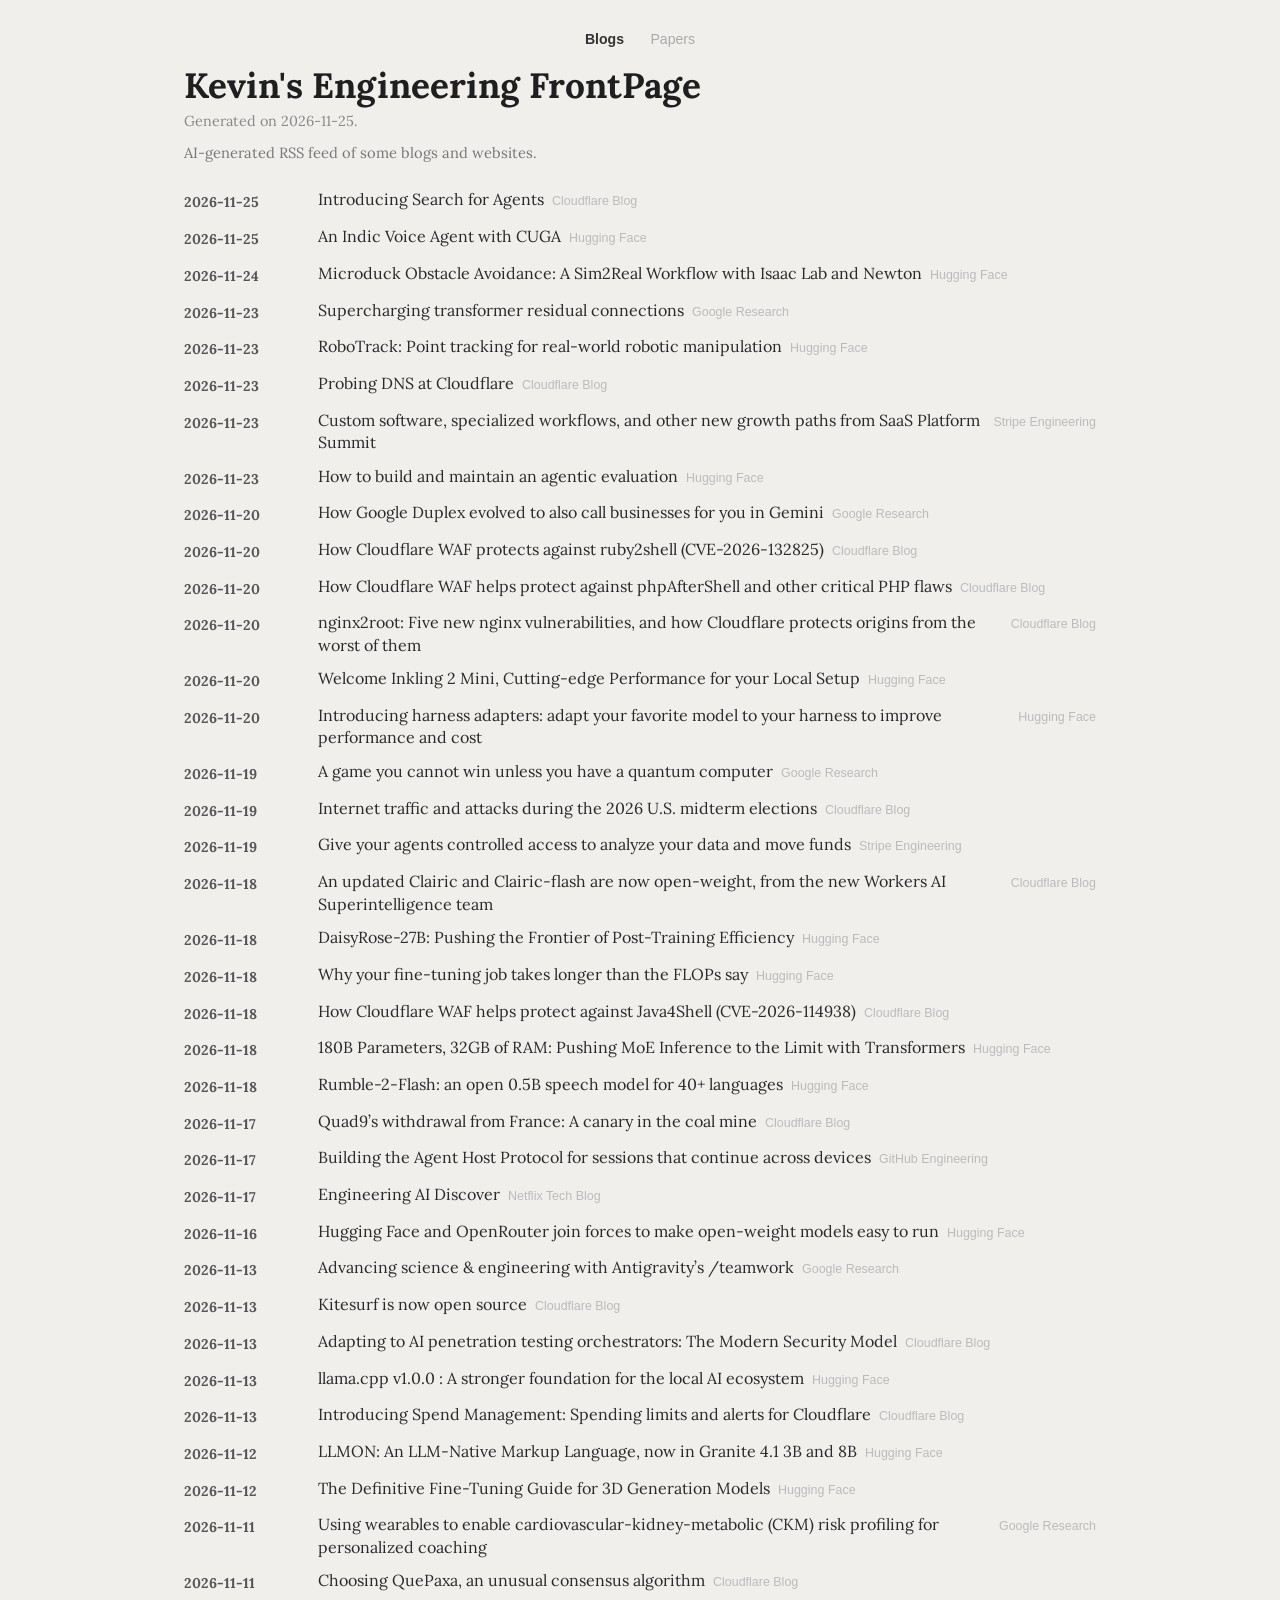
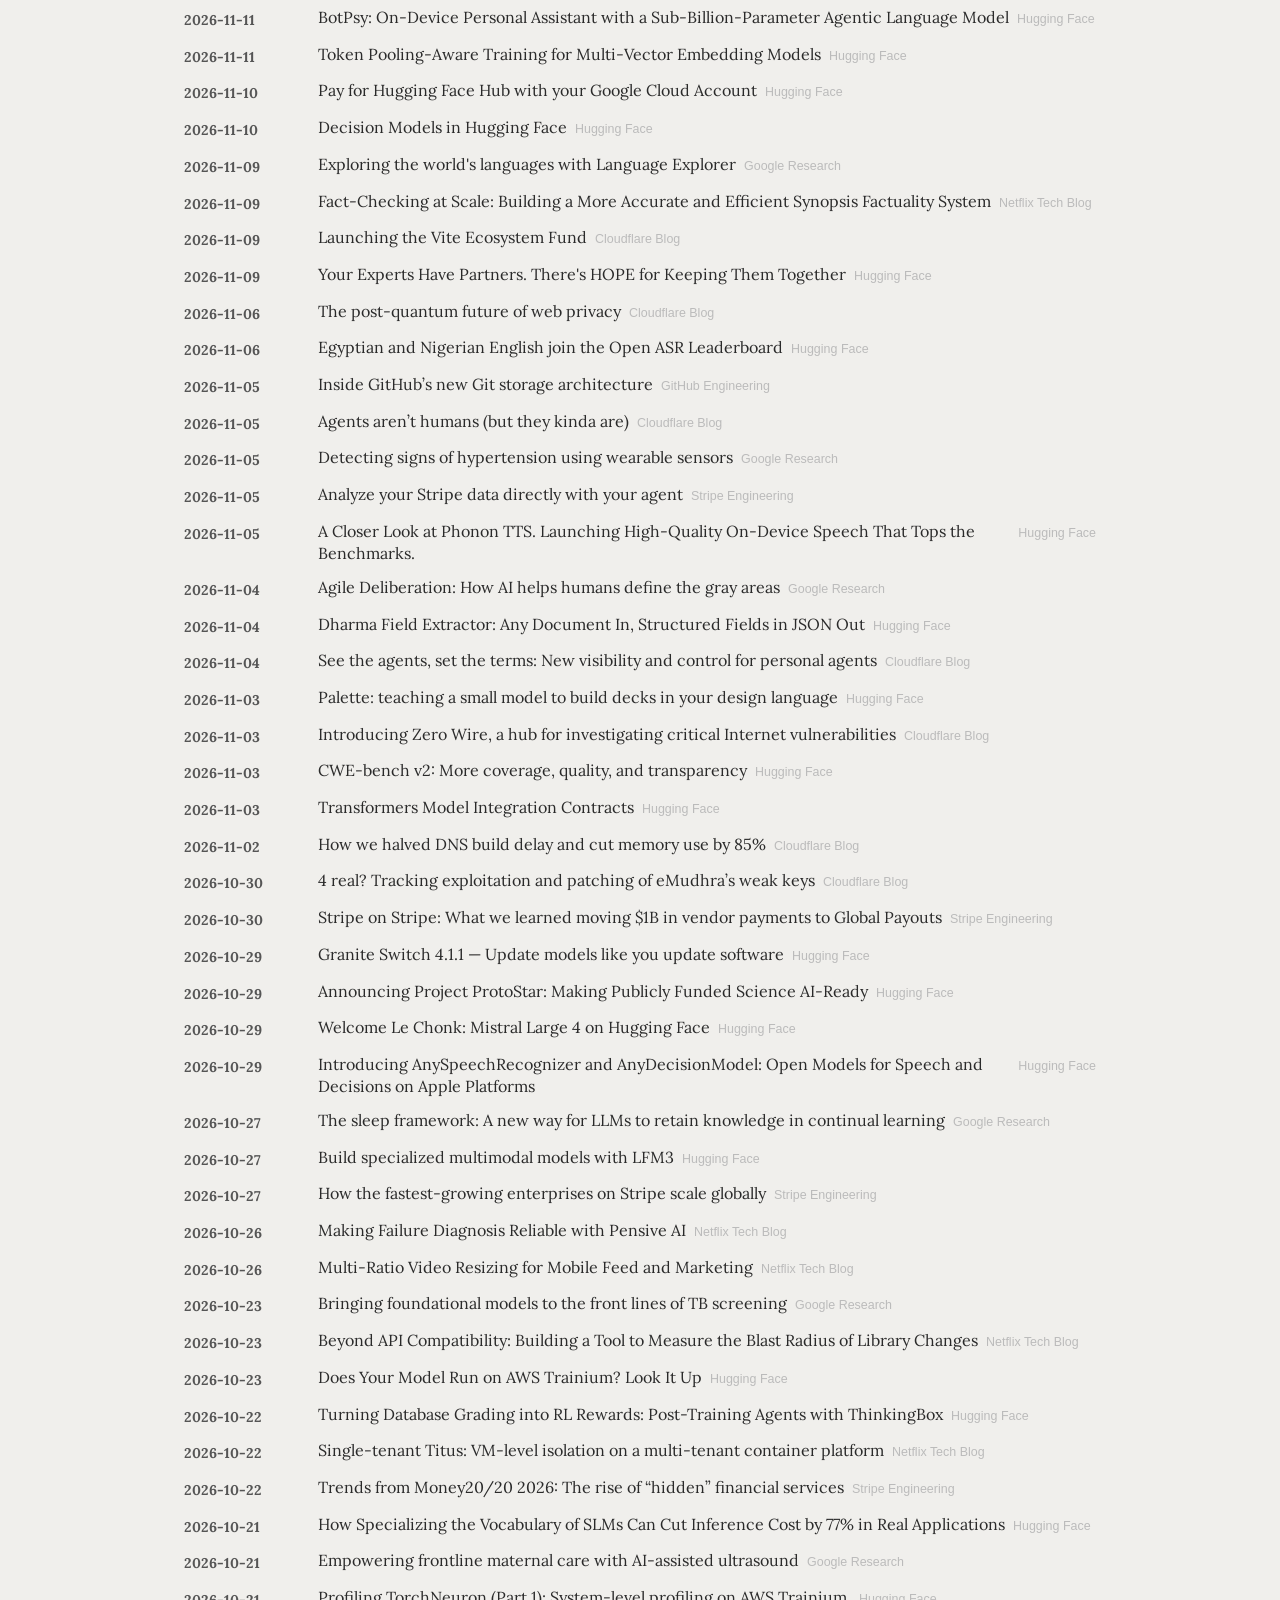
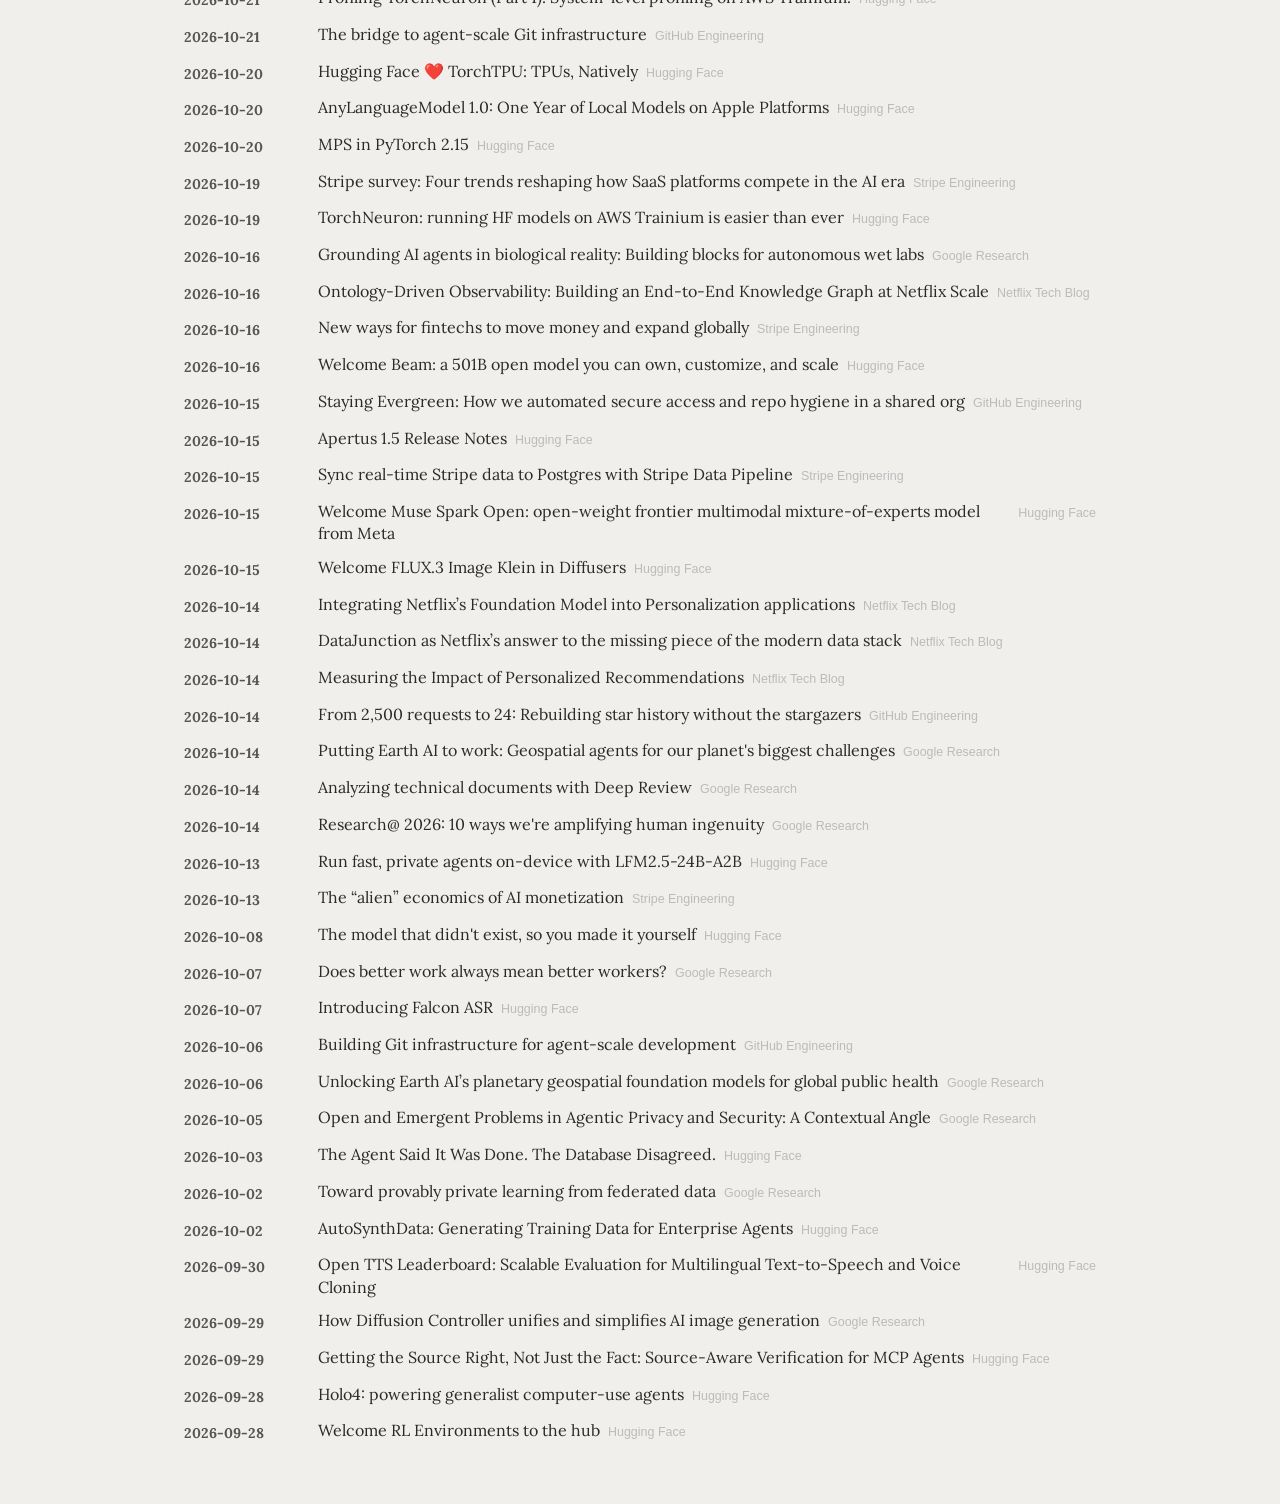
==== commit 09f7a6db: "chore: update feed [skip ci]" ====
--- a/index.html
+++ b/index.html
@@ -17,6 +17,25 @@
     <p class="description">AI-generated RSS feed of some blogs and websites.</p>
     <section>
       <div class="entry">
+        <div class="date">2026-11-25</div>
+        <div class="content">
+          <details>
+            <summary>Introducing Search for Agents<span class="feed-name">Cloudflare Blog</span></summary>
+            <p class="summary">Flip one toggle to make your site searchable by AI agents — complete with automatic content indexing, a discoverable search API, and native HTTP QUERY support.</p>
+            <p class="link-line"><a href="https://blog.cloudflare.com/search-for-agents/">link</a></p>
+          </details>
+        </div>
+      </div>
+      <div class="entry">
+        <div class="date">2026-11-25</div>
+        <div class="content">
+          <details>
+            <summary>An Indic Voice Agent with CUGA<span class="feed-name">Hugging Face</span></summary>
+            <p class="link-line"><a href="https://huggingface.co/blog/ibm-research/an-indic-voice-agent-with-cuga">link</a></p>
+          </details>
+        </div>
+      </div>
+      <div class="entry">
         <div class="date">2026-11-24</div>
         <div class="content">
           <details>
@@ -193,15 +212,6 @@
         <div class="date">2026-11-18</div>
         <div class="content">
           <details>
-            <summary>Time-Series Models in the Streamhouse: A New Frontier and Use Cases<span class="feed-name">Hugging Face</span></summary>
-            <p class="link-line"><a href="https://huggingface.co/blog/ibm-research/time-series-powered-streamhouse">link</a></p>
-          </details>
-        </div>
-      </div>
-      <div class="entry">
-        <div class="date">2026-11-18</div>
-        <div class="content">
-          <details>
             <summary>How Cloudflare WAF helps protect against Java4Shell (CVE-2026-114938)<span class="feed-name">Cloudflare Blog</span></summary>
             <p class="summary">Java4Shell is a critical memory-corruption flaw in OpenJDK&#x27;s Base64 decoder that can lead to remote code execution. Cloudflare has released six WAF managed rules for paid plans that logs matching requests by default. Patch your Java runtimes now.</p>
             <p class="link-line"><a href="https://blog.cloudflare.com/java4shell-waf-protection/">link</a></p>
@@ -578,16 +588,6 @@
             <summary>4 real? Tracking exploitation and patching of eMudhra’s weak keys<span class="feed-name">Cloudflare Blog</span></summary>
             <p class="summary">Four, just four: that’s the key to break into any unpatched connection on the Internet that is using eMudhra certificates. Here’s how we quickly patched Cloudflare, what evidence we can see of attempted exploitation, and how much of the rest of the Internet remains exposed.</p>
             <p class="link-line"><a href="https://blog.cloudflare.com/emudhra-patching/">link</a></p>
-          </details>
-        </div>
-      </div>
-      <div class="entry">
-        <div class="date">2026-10-30</div>
-        <div class="content">
-          <details>
-            <summary>Cloudflare services for private origins is now generally available<span class="feed-name">Cloudflare Blog</span></summary>
-            <p class="summary">Public traffic to private origins, with WAF, bot management, caching, and Workers, is now available to every customer with Cloudflare One connectivity.</p>
-            <p class="link-line"><a href="https://blog.cloudflare.com/private-origins-public-to-private/">link</a></p>
           </details>
         </div>
       </div>
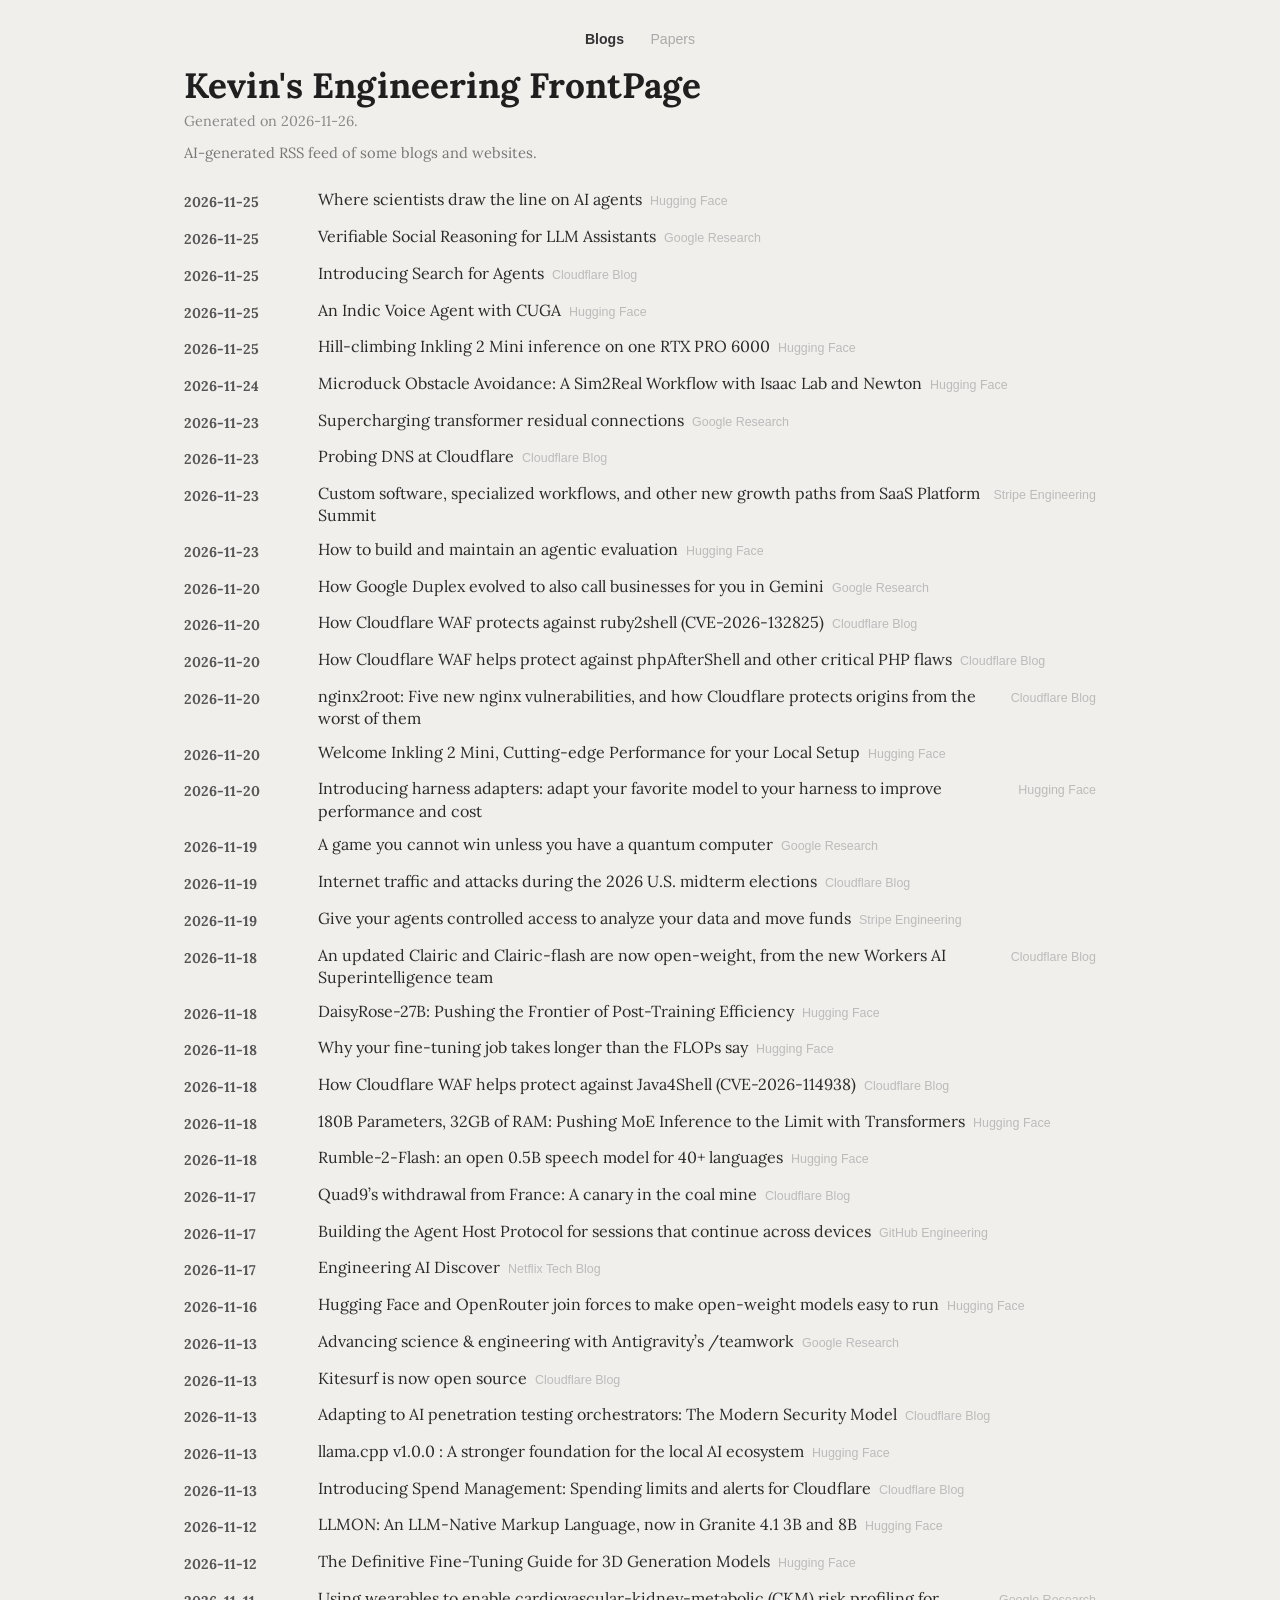
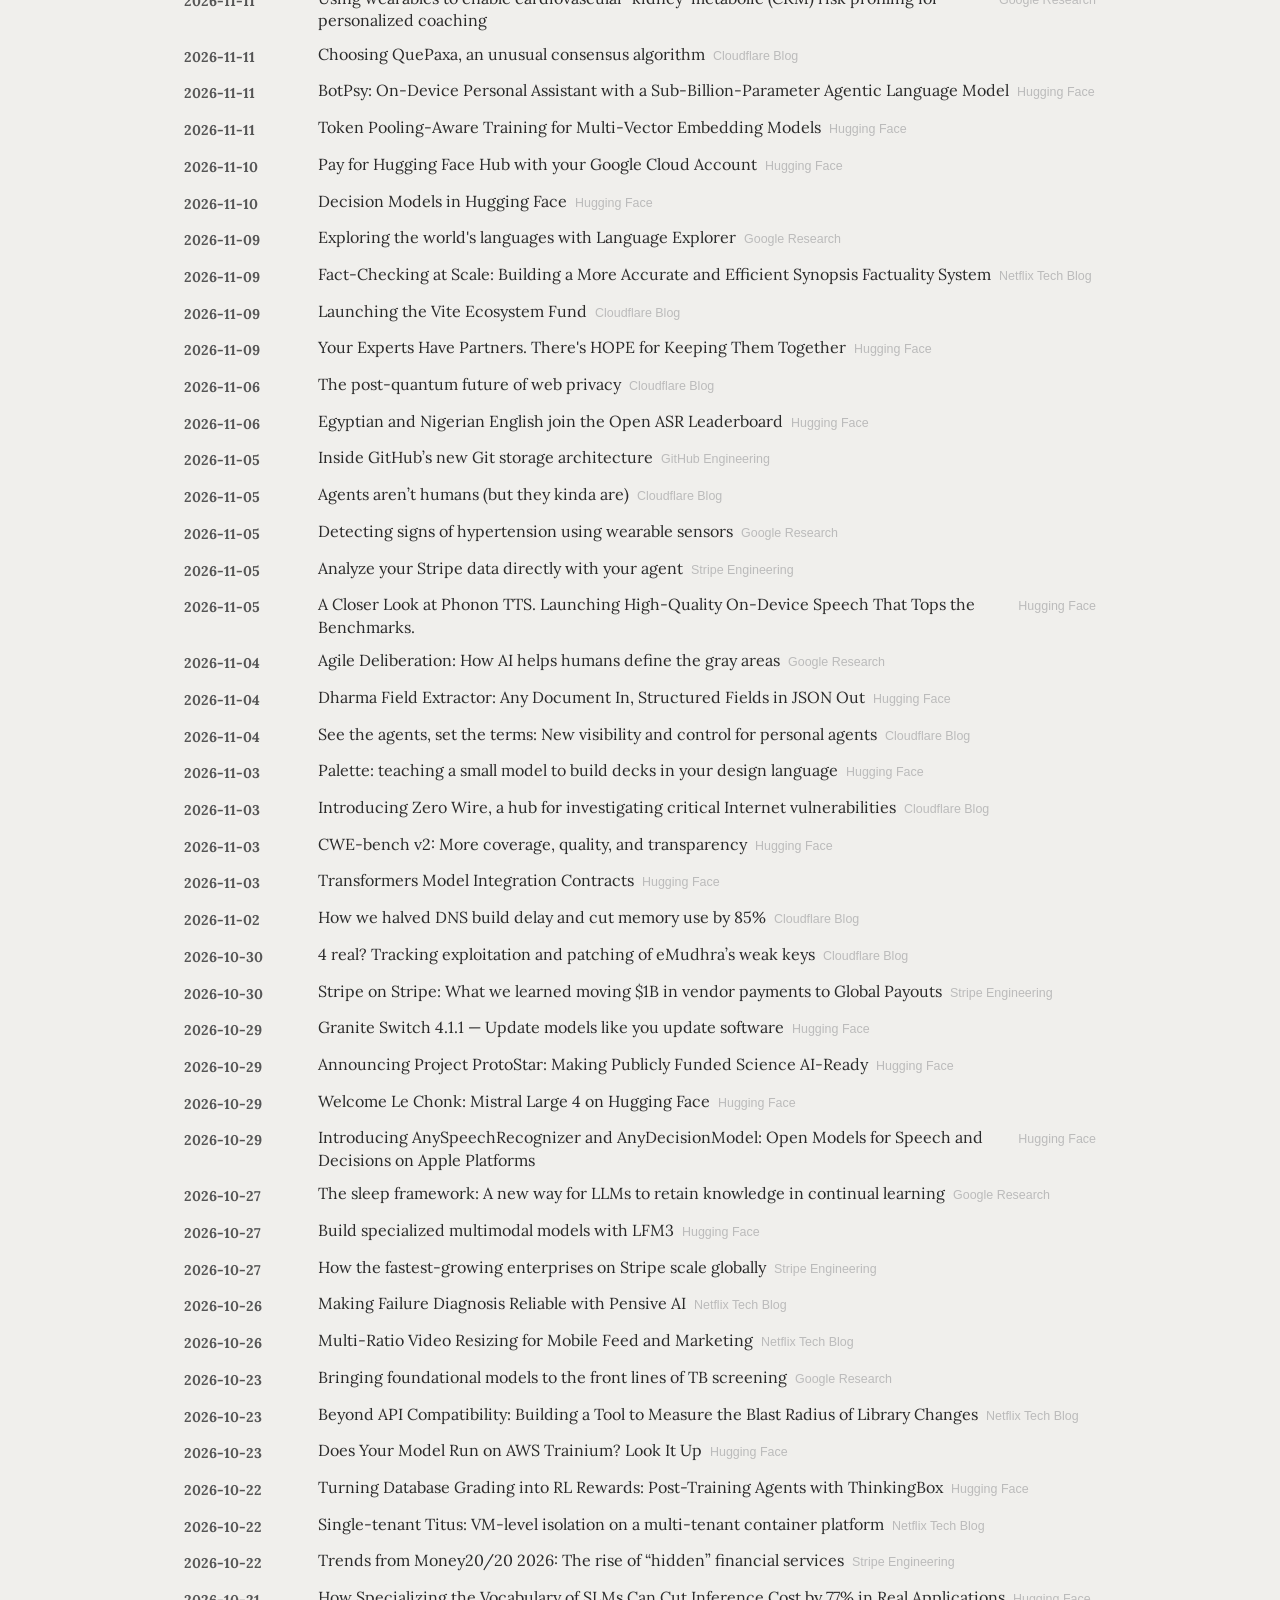
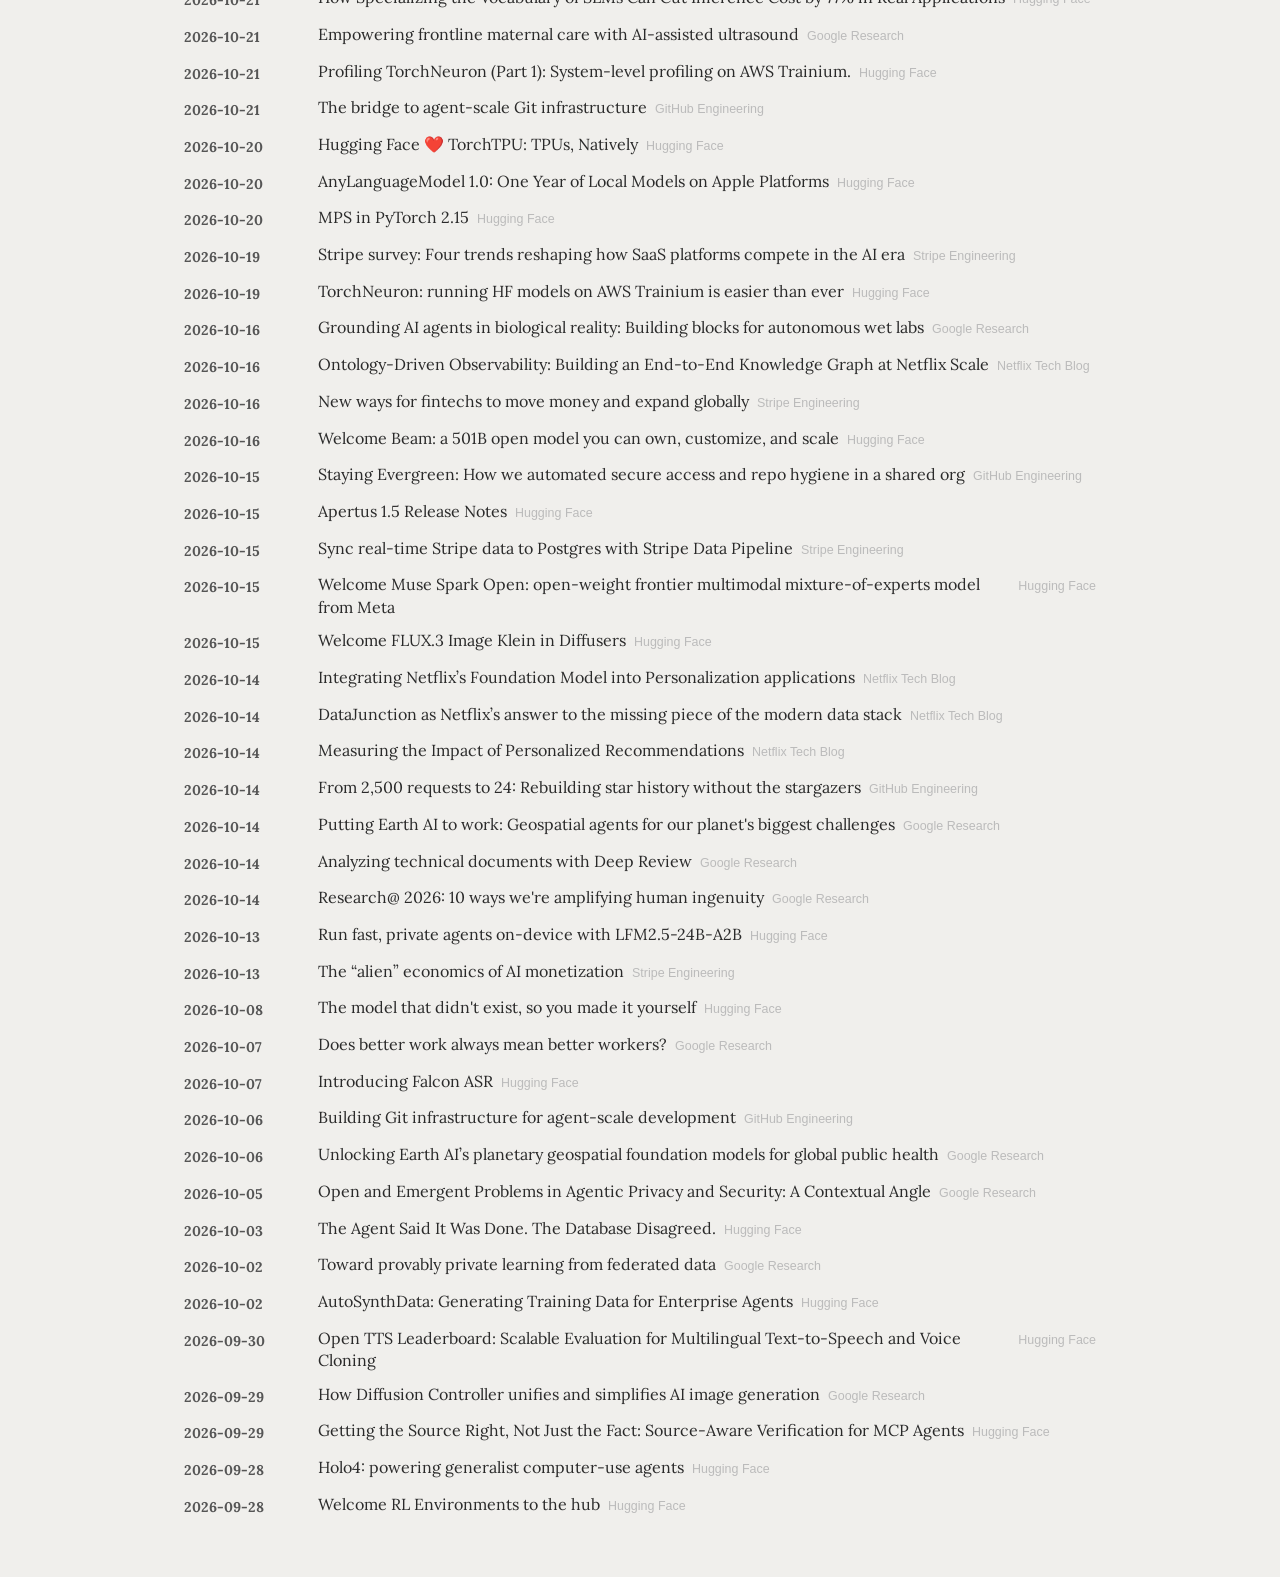
==== commit 8edba472: "chore: update feed [skip ci]" ====
--- a/index.html
+++ b/index.html
@@ -13,9 +13,28 @@
       <a href="papers.html">Papers</a>
     </nav>
     <h1>Kevin&#x27;s Engineering FrontPage</h1>
-    <p class="generated">Generated on 2026-11-25.</p>
+    <p class="generated">Generated on 2026-11-26.</p>
     <p class="description">AI-generated RSS feed of some blogs and websites.</p>
     <section>
+      <div class="entry">
+        <div class="date">2026-11-25</div>
+        <div class="content">
+          <details>
+            <summary>Where scientists draw the line on AI agents<span class="feed-name">Hugging Face</span></summary>
+            <p class="link-line"><a href="https://huggingface.co/blog/allenai/where-scientists-draw-the-line-on-ai-agents">link</a></p>
+          </details>
+        </div>
+      </div>
+      <div class="entry">
+        <div class="date">2026-11-25</div>
+        <div class="content">
+          <details>
+            <summary>Verifiable Social Reasoning for LLM Assistants<span class="feed-name">Google Research</span></summary>
+            <p class="summary">Generative AI</p>
+            <p class="link-line"><a href="https://research.google/blog/verifiable-social-reasoning-for-llm-assistants/">link</a></p>
+          </details>
+        </div>
+      </div>
       <div class="entry">
         <div class="date">2026-11-25</div>
         <div class="content">
@@ -36,6 +55,15 @@
         </div>
       </div>
       <div class="entry">
+        <div class="date">2026-11-25</div>
+        <div class="content">
+          <details>
+            <summary>Hill-climbing Inkling 2 Mini inference on one RTX PRO 6000<span class="feed-name">Hugging Face</span></summary>
+            <p class="link-line"><a href="https://huggingface.co/blog/inkling-2-mini-inference-hillclimb">link</a></p>
+          </details>
+        </div>
+      </div>
+      <div class="entry">
         <div class="date">2026-11-24</div>
         <div class="content">
           <details>
@@ -51,15 +79,6 @@
             <summary>Supercharging transformer residual connections<span class="feed-name">Google Research</span></summary>
             <p class="summary">Algorithms &amp; Theory</p>
             <p class="link-line"><a href="https://research.google/blog/supercharging-transformer-residual-connections/">link</a></p>
-          </details>
-        </div>
-      </div>
-      <div class="entry">
-        <div class="date">2026-11-23</div>
-        <div class="content">
-          <details>
-            <summary>RoboTrack: Point tracking for real-world robotic manipulation<span class="feed-name">Hugging Face</span></summary>
-            <p class="link-line"><a href="https://huggingface.co/blog/allenai/robotrack">link</a></p>
           </details>
         </div>
       </div>
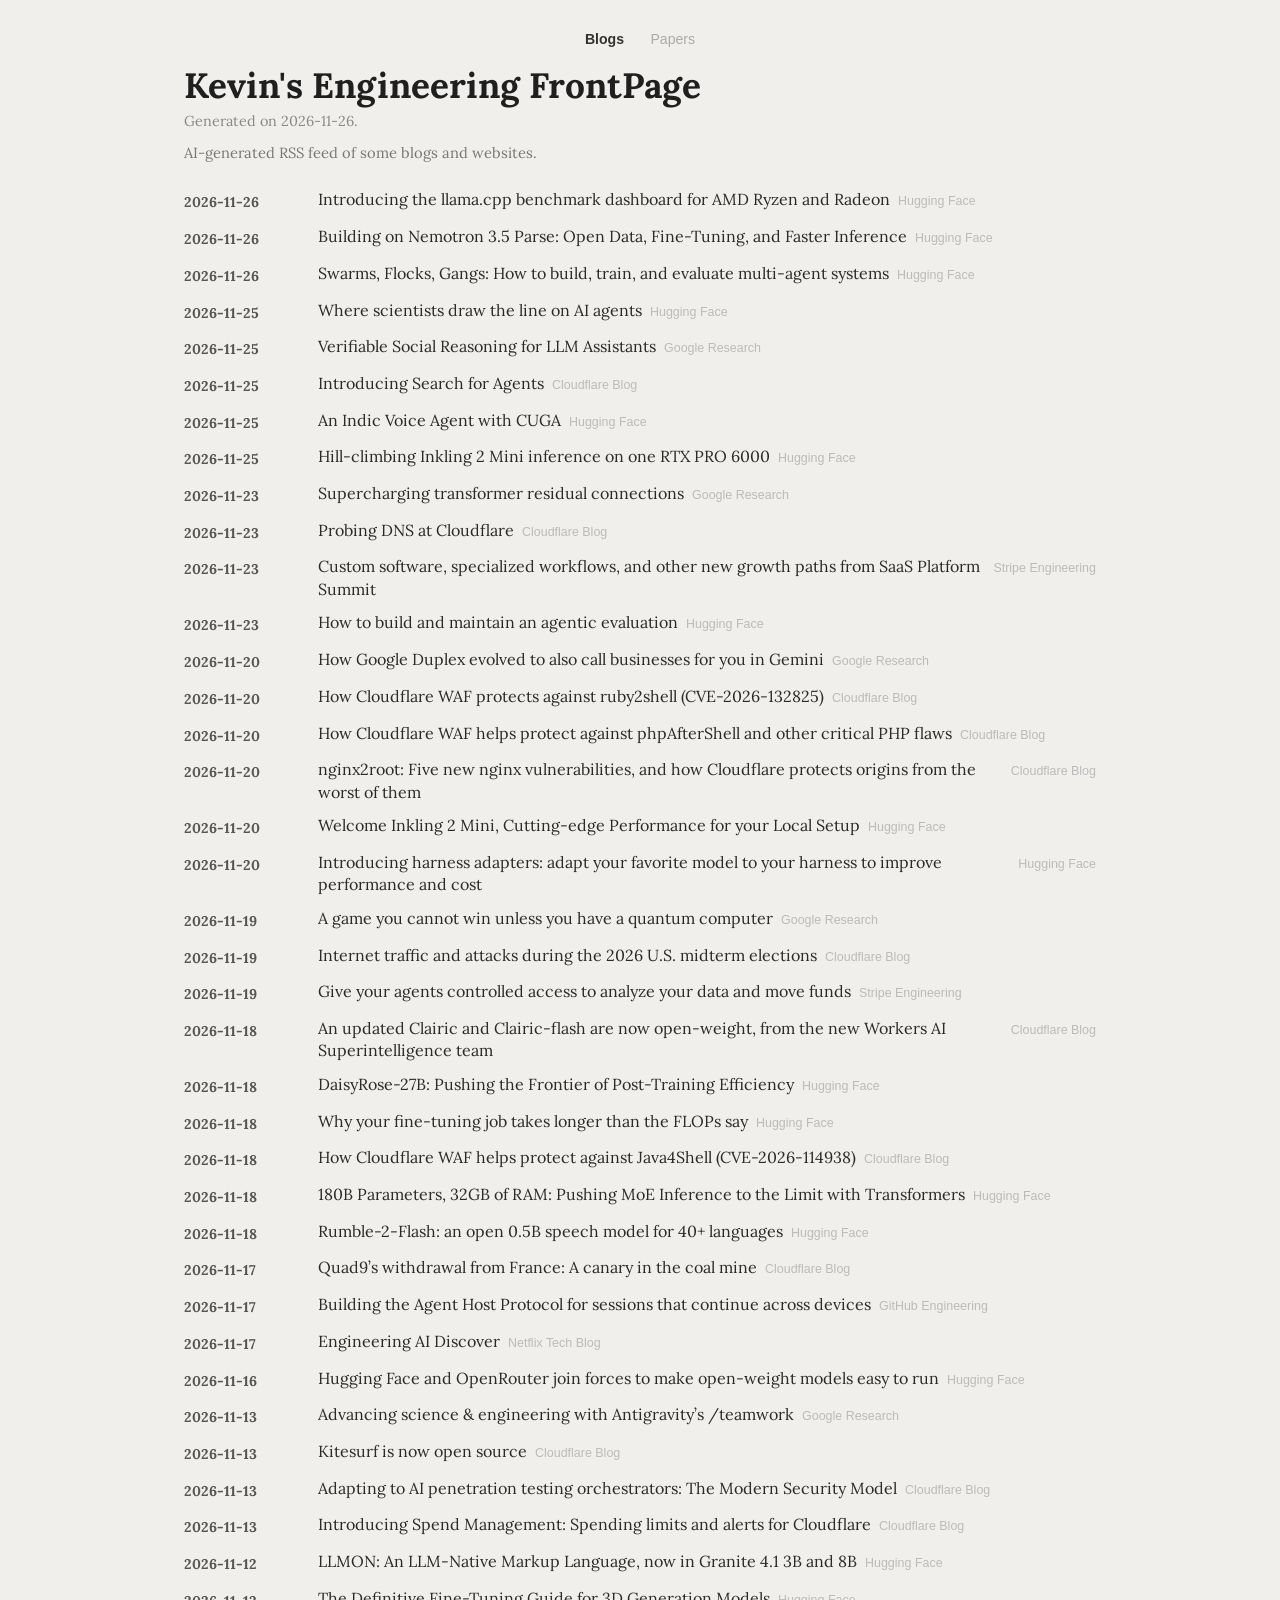
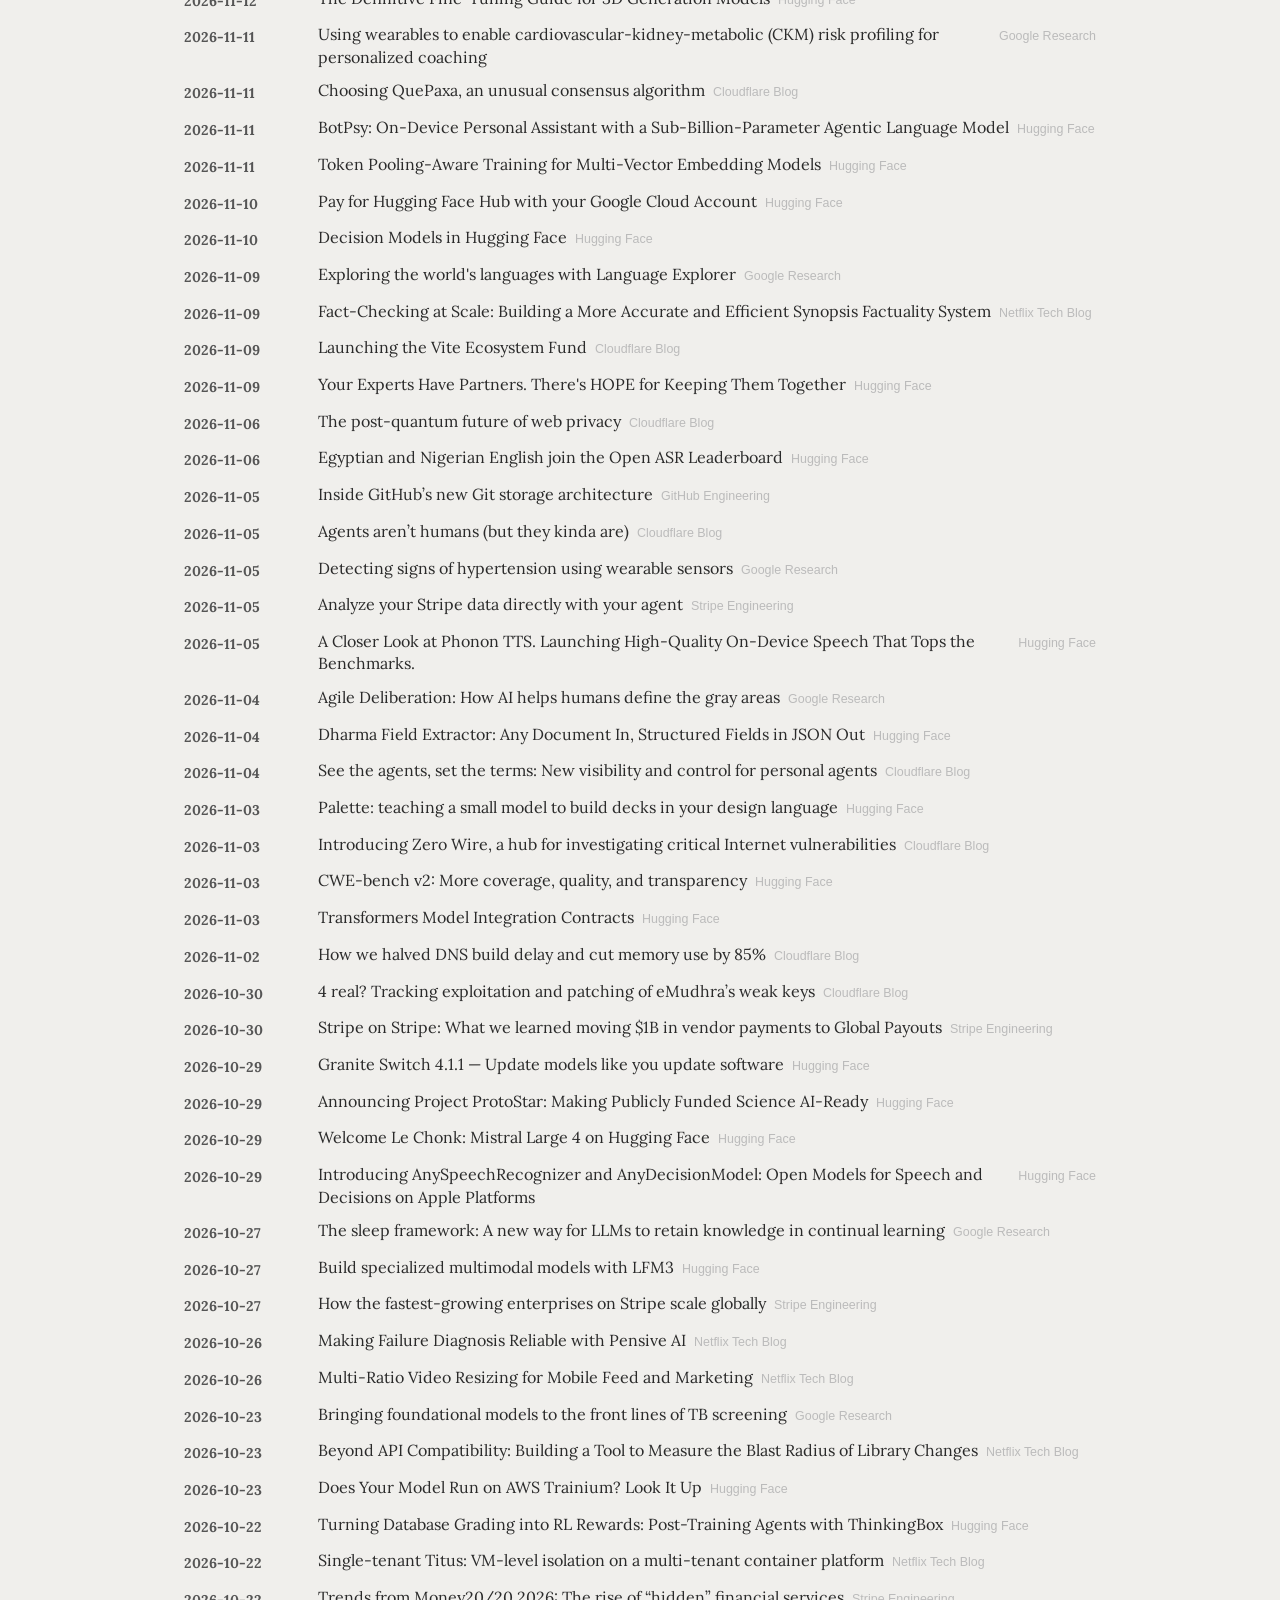
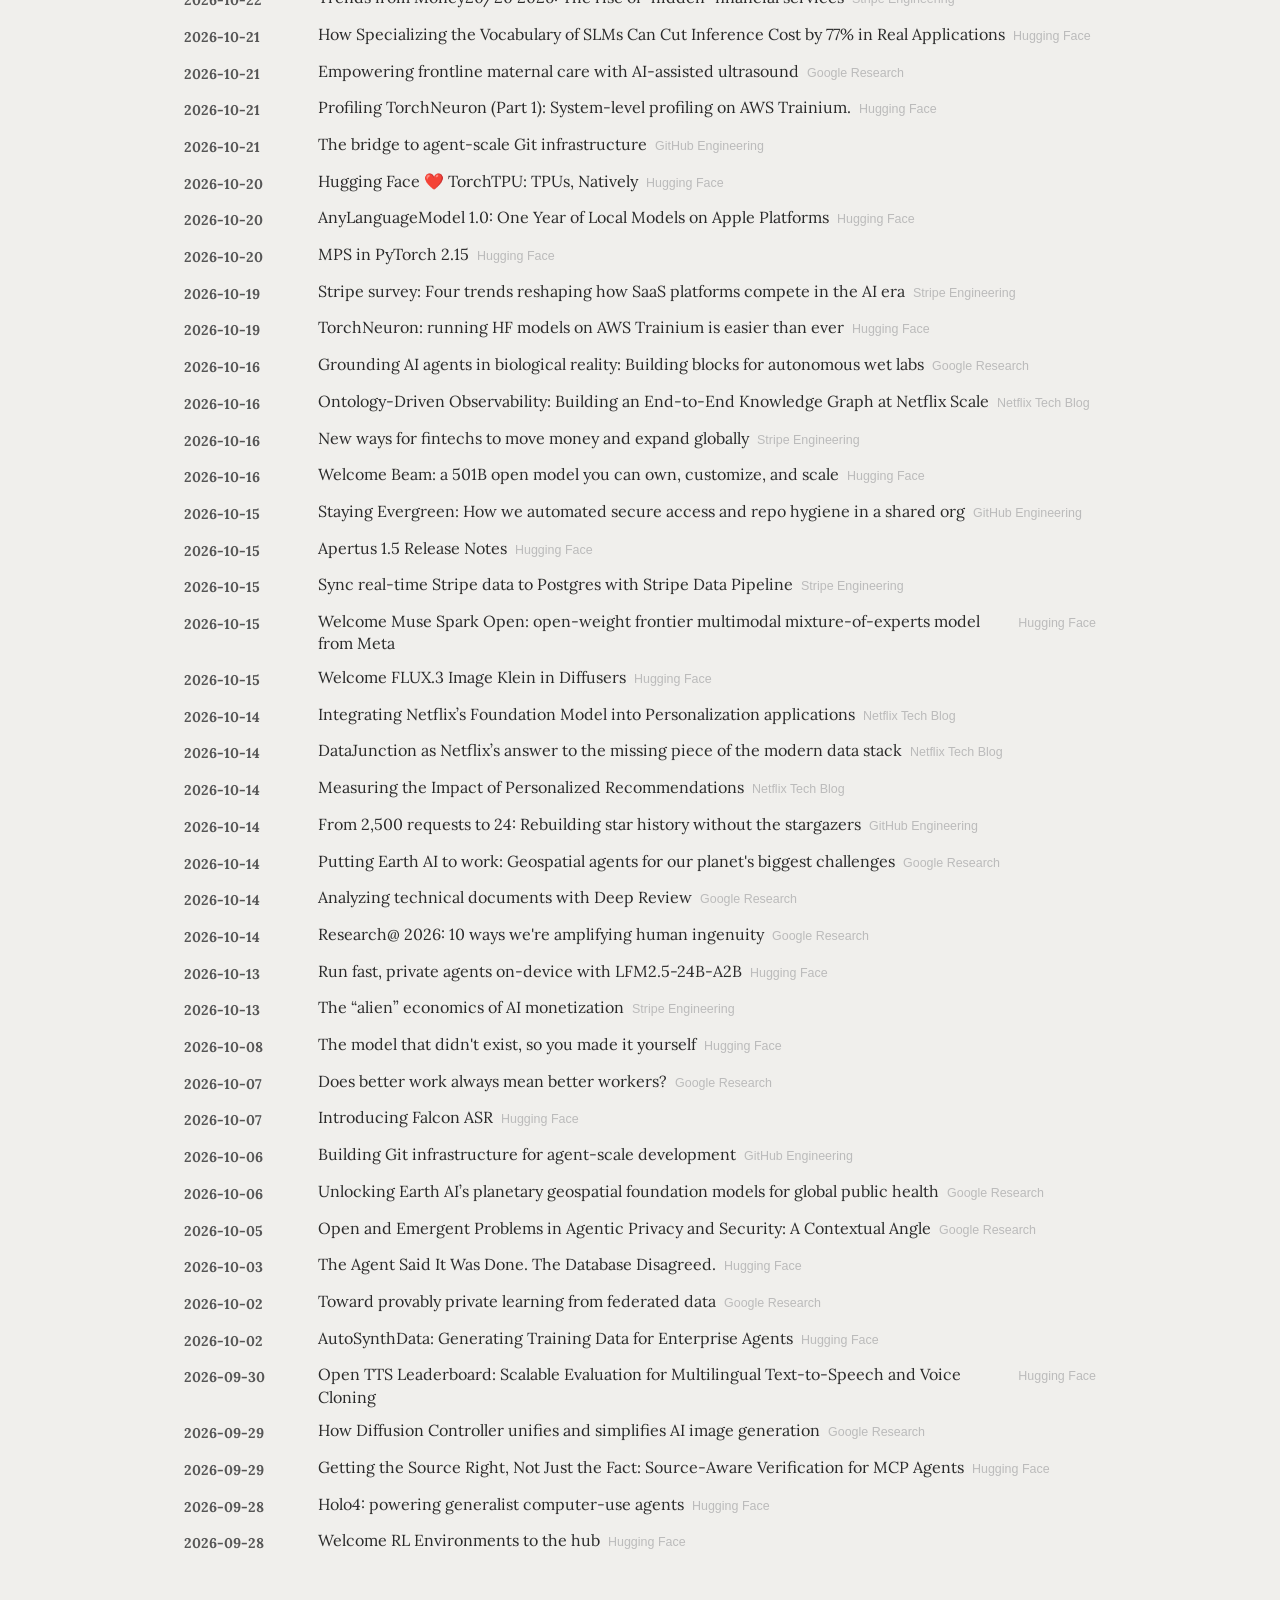
==== commit 068ba187: "chore: update feed [skip ci]" ====
--- a/index.html
+++ b/index.html
@@ -17,6 +17,33 @@
     <p class="description">AI-generated RSS feed of some blogs and websites.</p>
     <section>
       <div class="entry">
+        <div class="date">2026-11-26</div>
+        <div class="content">
+          <details>
+            <summary>Introducing the llama.cpp benchmark dashboard for AMD Ryzen and Radeon<span class="feed-name">Hugging Face</span></summary>
+            <p class="link-line"><a href="https://huggingface.co/blog/ggml-org/llamacpp-amd-bench">link</a></p>
+          </details>
+        </div>
+      </div>
+      <div class="entry">
+        <div class="date">2026-11-26</div>
+        <div class="content">
+          <details>
+            <summary>Building on Nemotron 3.5 Parse: Open Data, Fine-Tuning, and Faster Inference<span class="feed-name">Hugging Face</span></summary>
+            <p class="link-line"><a href="https://huggingface.co/blog/nvidia/building-on-nemotron-35-parse-open-data-fine-tunin">link</a></p>
+          </details>
+        </div>
+      </div>
+      <div class="entry">
+        <div class="date">2026-11-26</div>
+        <div class="content">
+          <details>
+            <summary>Swarms, Flocks, Gangs: How to build, train, and evaluate multi-agent systems<span class="feed-name">Hugging Face</span></summary>
+            <p class="link-line"><a href="https://huggingface.co/blog/training-swarms">link</a></p>
+          </details>
+        </div>
+      </div>
+      <div class="entry">
         <div class="date">2026-11-25</div>
         <div class="content">
           <details>
@@ -64,15 +91,6 @@
         </div>
       </div>
       <div class="entry">
-        <div class="date">2026-11-24</div>
-        <div class="content">
-          <details>
-            <summary>Microduck Obstacle Avoidance: A Sim2Real Workflow with Isaac Lab and Newton<span class="feed-name">Hugging Face</span></summary>
-            <p class="link-line"><a href="https://huggingface.co/blog/nvidia/microduck-obstacle-avoidance">link</a></p>
-          </details>
-        </div>
-      </div>
-      <div class="entry">
         <div class="date">2026-11-23</div>
         <div class="content">
           <details>
@@ -321,15 +339,6 @@
             <summary>Adapting to AI penetration testing orchestrators: The Modern Security Model<span class="feed-name">Cloudflare Blog</span></summary>
             <p class="summary">AI-orchestrated penetration testing platforms like ARTEX have become increasingly powerful tools enabling effective attacks on exposed infrastructure. Here we share Cloudflare’s observations and recommended countermeasures.</p>
             <p class="link-line"><a href="https://blog.cloudflare.com/adapting-to-ai-penetration-testing-orchestrators/">link</a></p>
-          </details>
-        </div>
-      </div>
-      <div class="entry">
-        <div class="date">2026-11-13</div>
-        <div class="content">
-          <details>
-            <summary>llama.cpp v1.0.0 : A stronger foundation for the local AI ecosystem<span class="feed-name">Hugging Face</span></summary>
-            <p class="link-line"><a href="https://huggingface.co/blog/ggml-org/llama-cpp-v1">link</a></p>
           </details>
         </div>
       </div>
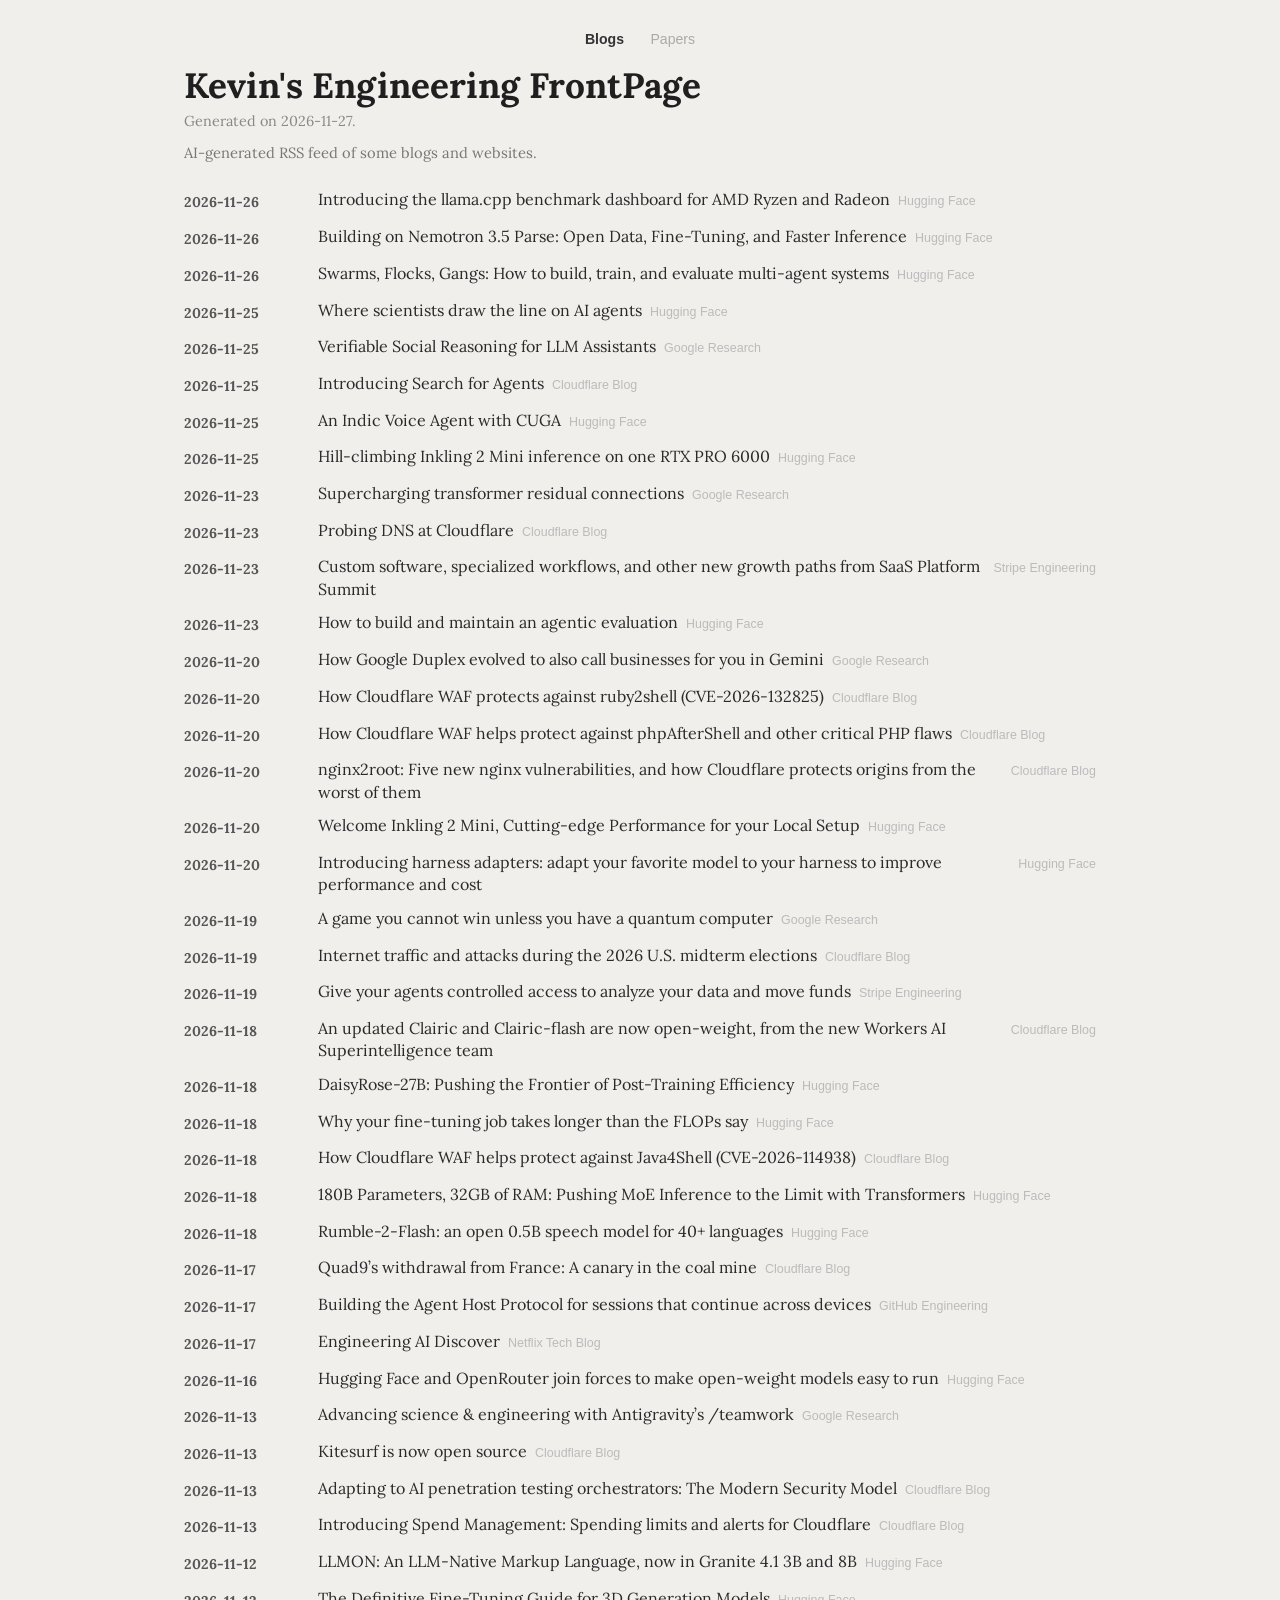
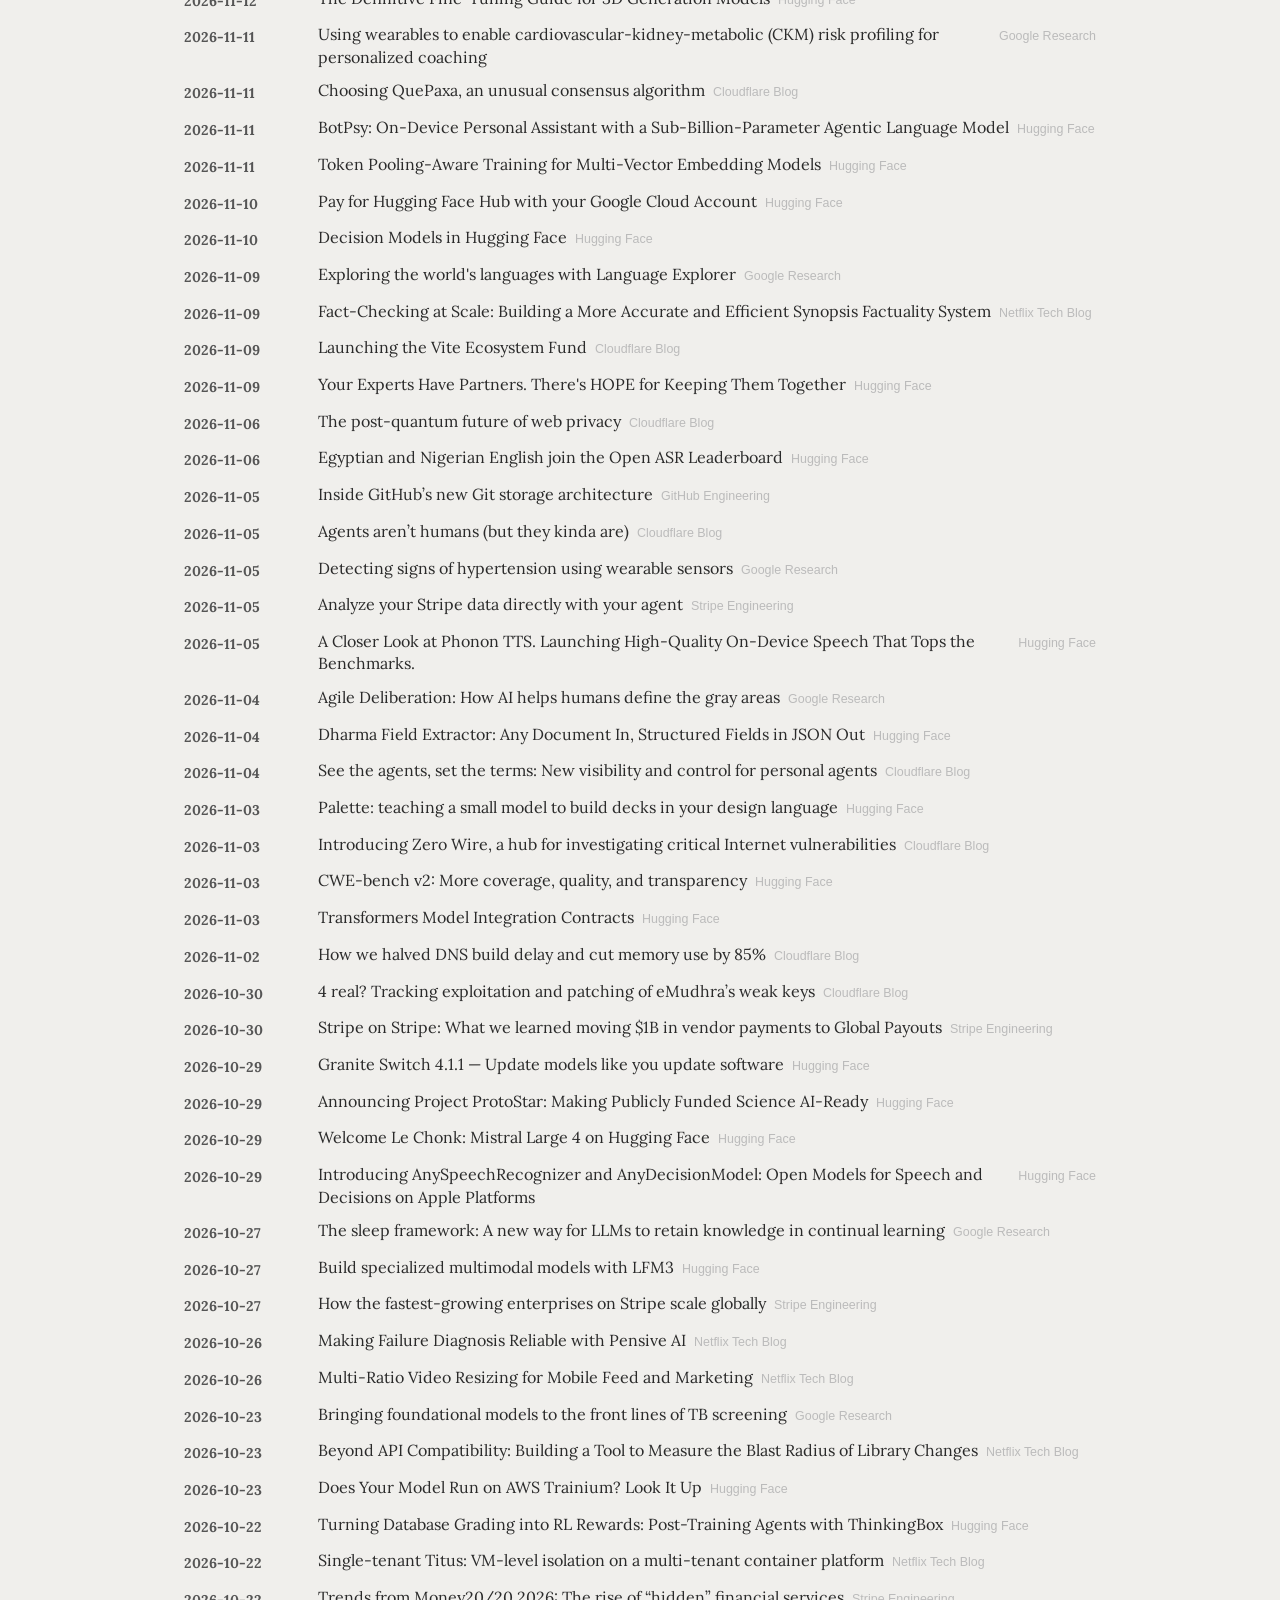
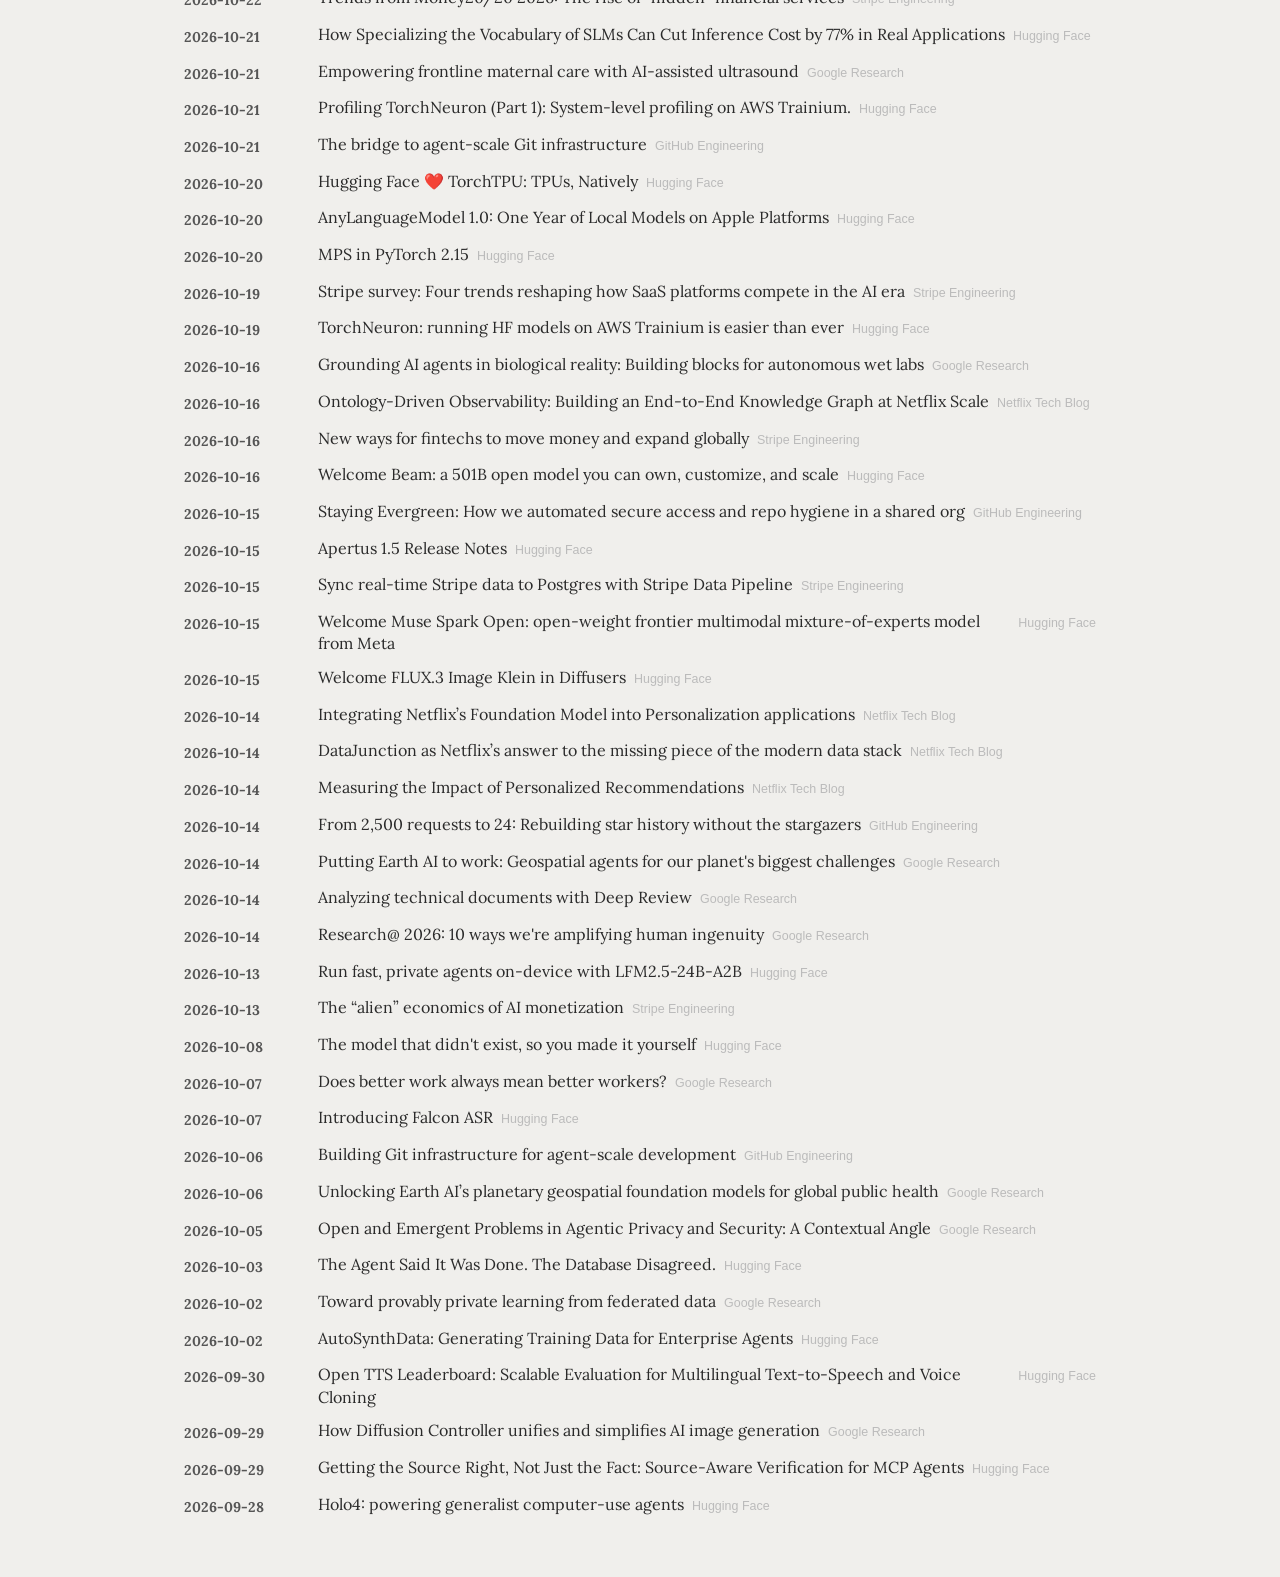
==== commit 9944600d: "chore: update feed [skip ci]" ====
--- a/index.html
+++ b/index.html
@@ -13,7 +13,7 @@
       <a href="papers.html">Papers</a>
     </nav>
     <h1>Kevin&#x27;s Engineering FrontPage</h1>
-    <p class="generated">Generated on 2026-11-26.</p>
+    <p class="generated">Generated on 2026-11-27.</p>
     <p class="description">AI-generated RSS feed of some blogs and websites.</p>
     <section>
       <div class="entry">
@@ -1150,15 +1150,6 @@
           <details>
             <summary>Holo4: powering generalist computer-use agents<span class="feed-name">Hugging Face</span></summary>
             <p class="link-line"><a href="https://huggingface.co/blog/Hcompany/holo4">link</a></p>
-          </details>
-        </div>
-      </div>
-      <div class="entry">
-        <div class="date">2026-09-28</div>
-        <div class="content">
-          <details>
-            <summary>Welcome RL Environments to the hub<span class="feed-name">Hugging Face</span></summary>
-            <p class="link-line"><a href="https://huggingface.co/blog/rl-environments">link</a></p>
           </details>
         </div>
       </div>
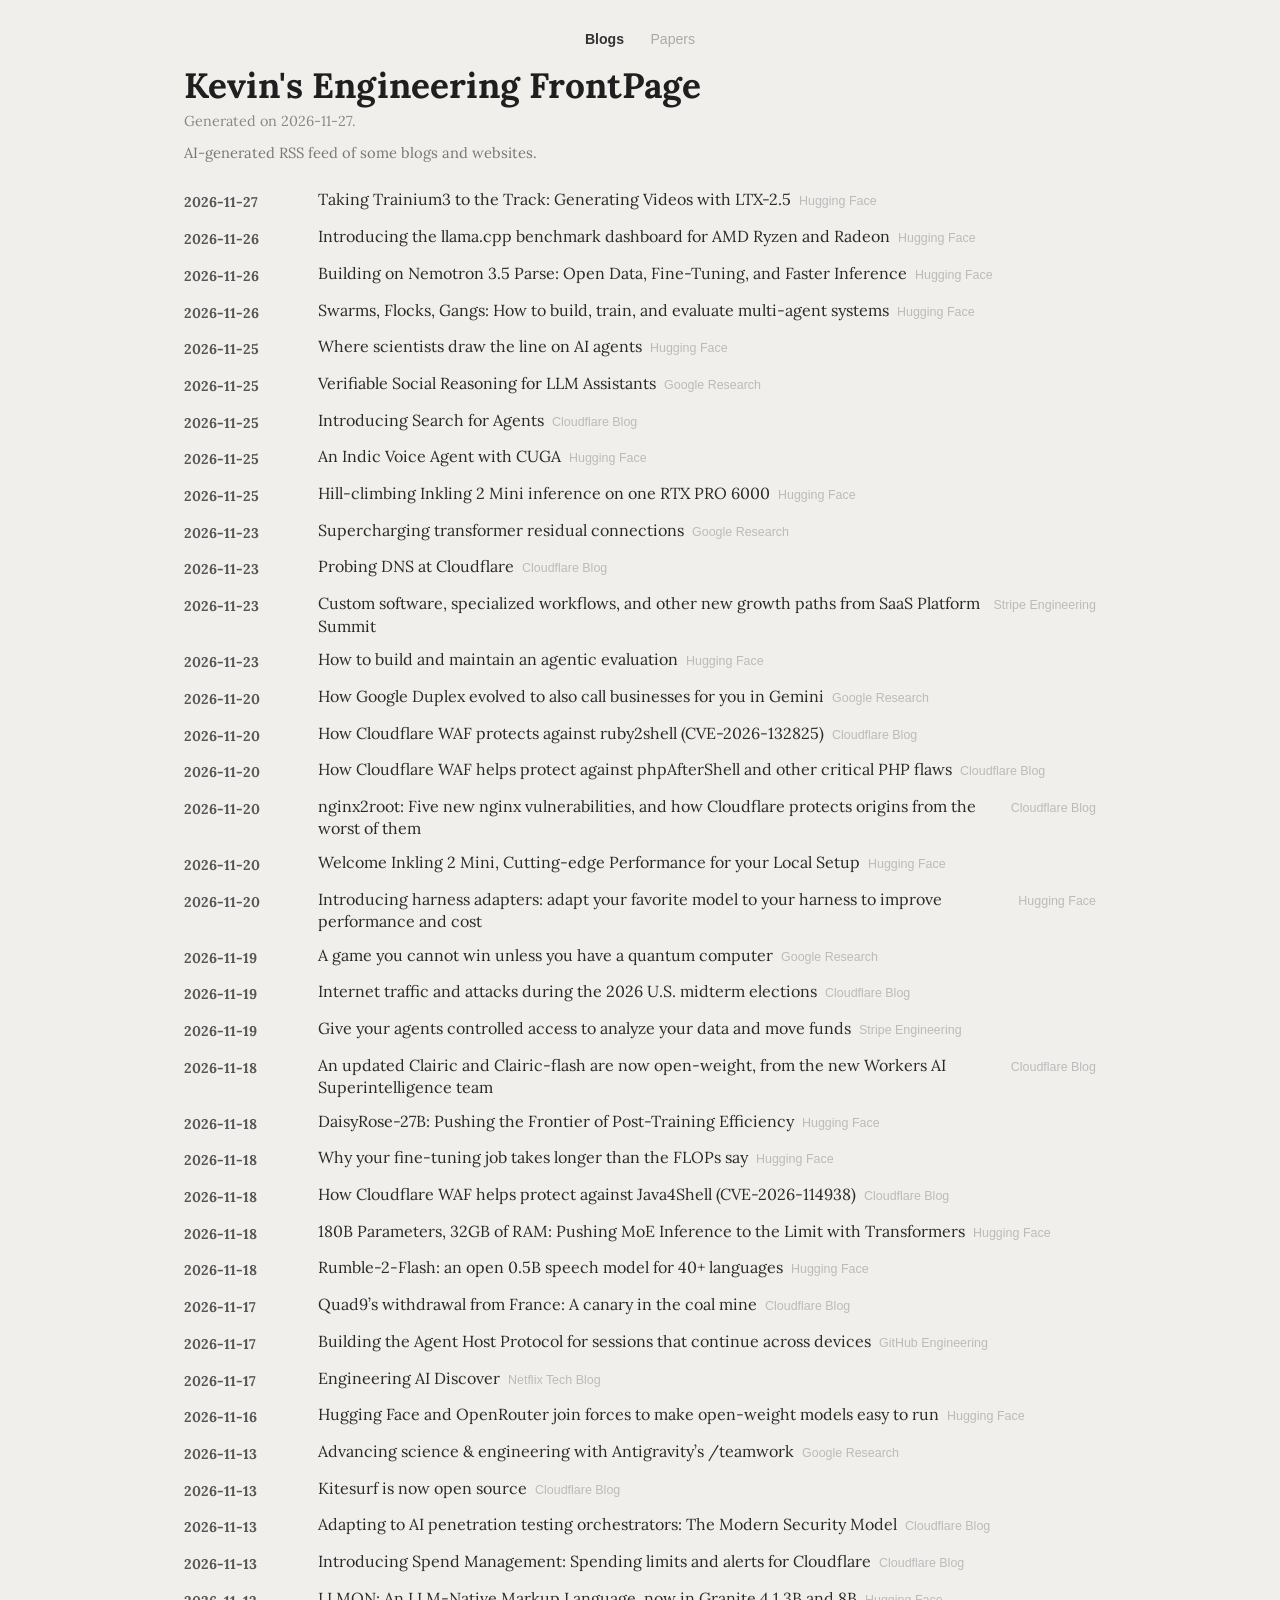
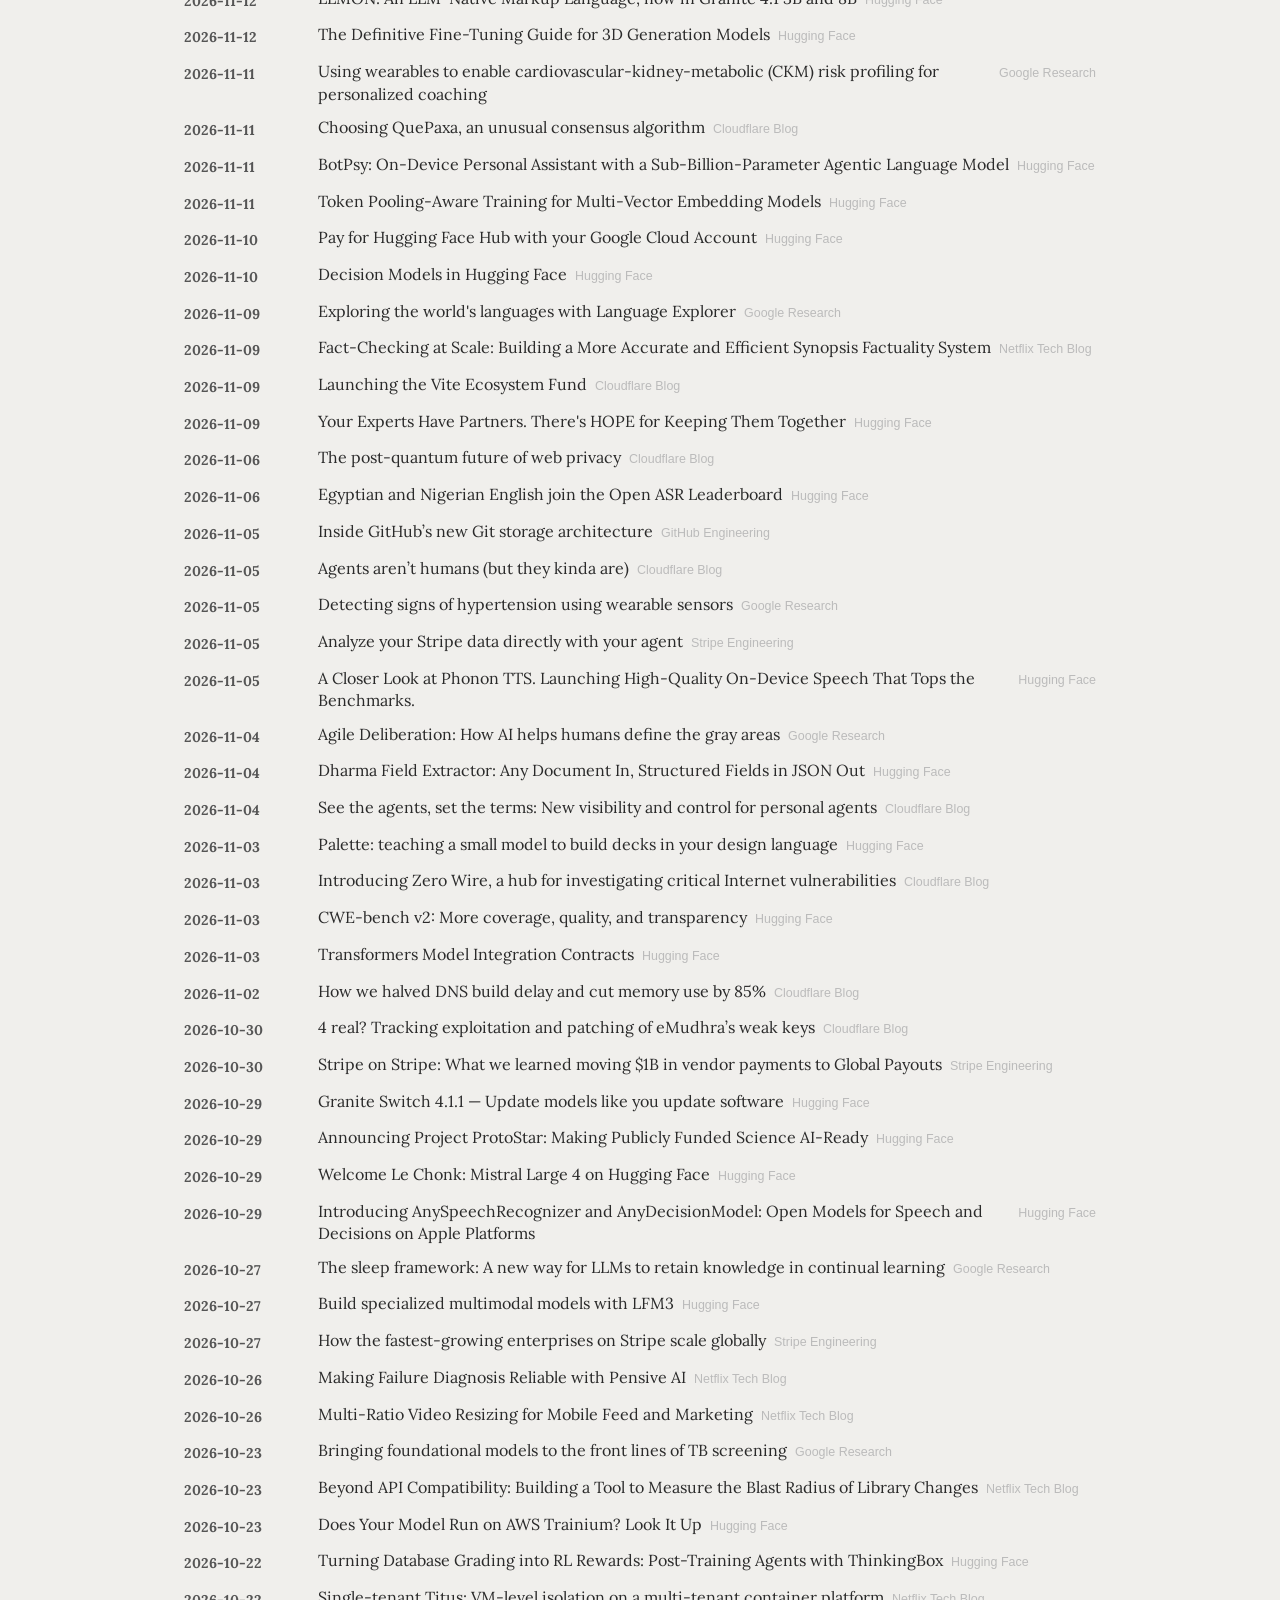
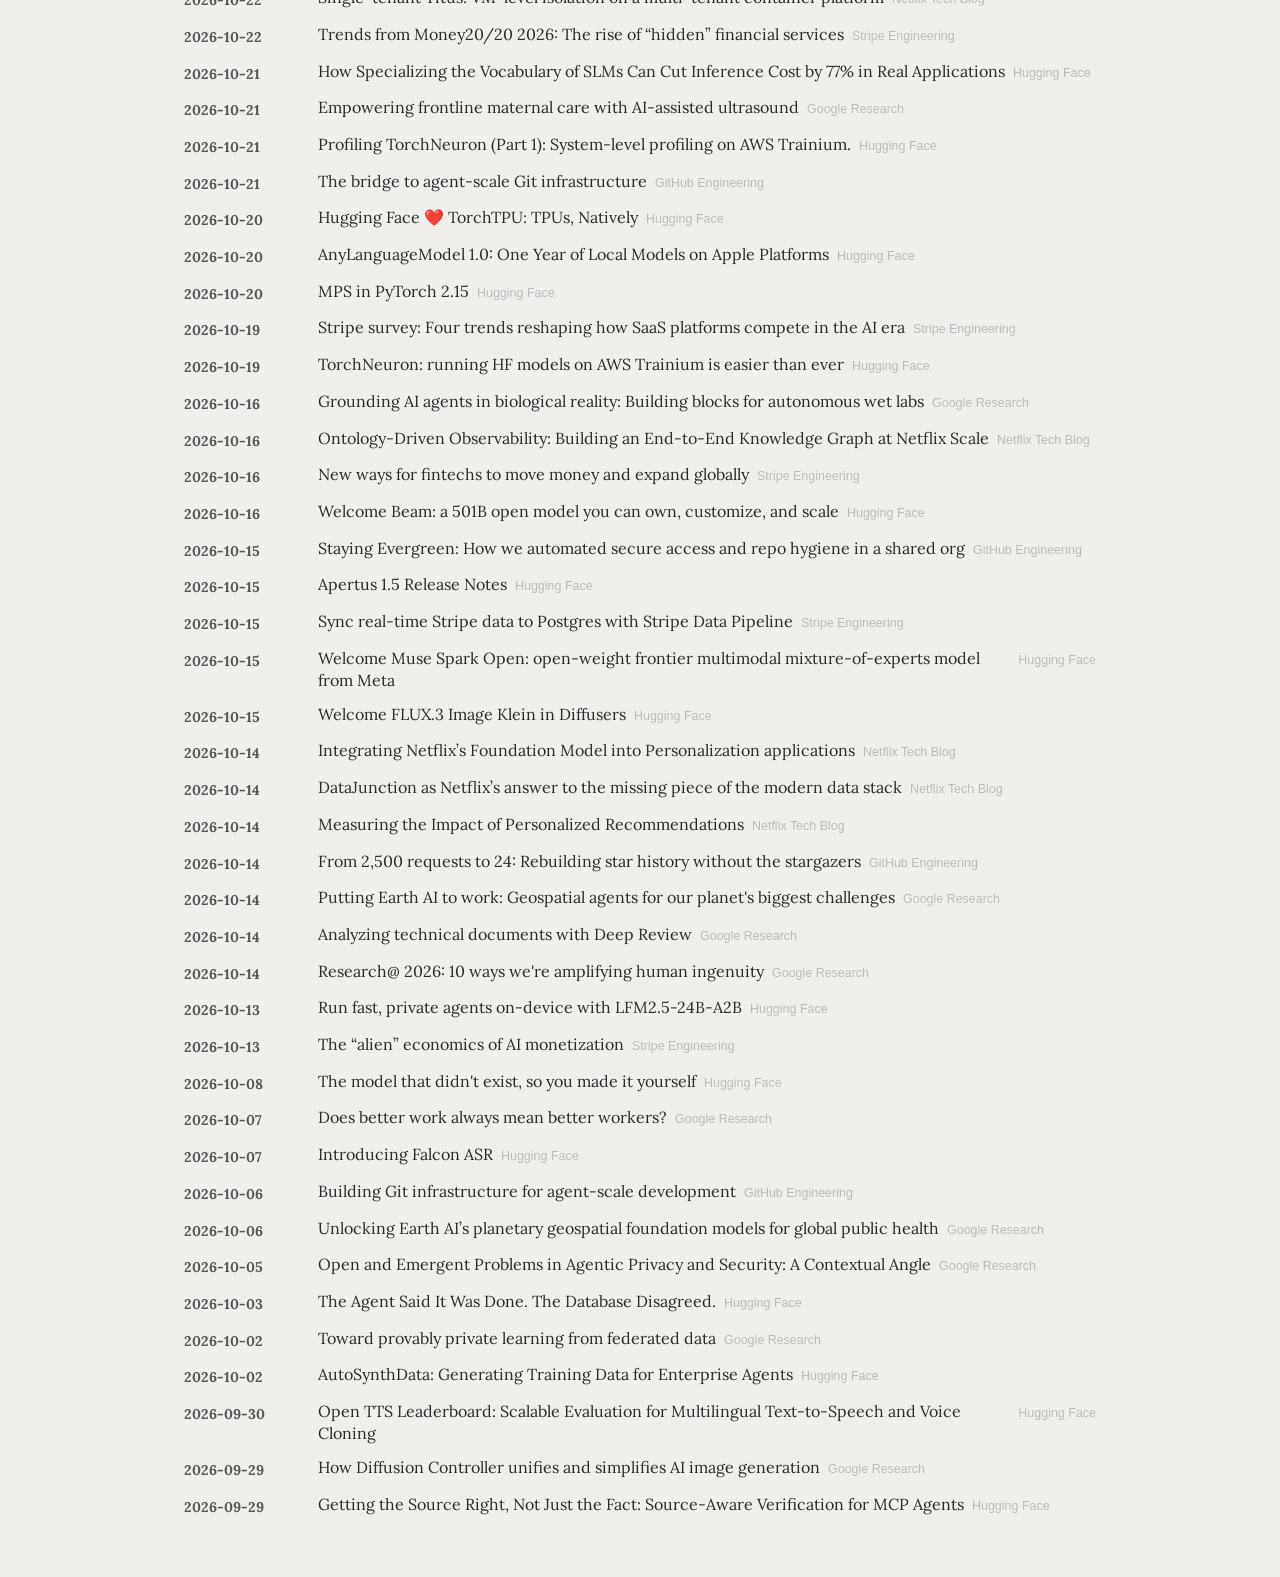
==== commit 8f3cc844: "chore: update feed [skip ci]" ====
--- a/index.html
+++ b/index.html
@@ -17,6 +17,15 @@
     <p class="description">AI-generated RSS feed of some blogs and websites.</p>
     <section>
       <div class="entry">
+        <div class="date">2026-11-27</div>
+        <div class="content">
+          <details>
+            <summary>Taking Trainium3 to the Track: Generating Videos with LTX-2.5<span class="feed-name">Hugging Face</span></summary>
+            <p class="link-line"><a href="https://huggingface.co/blog/video-trainium3">link</a></p>
+          </details>
+        </div>
+      </div>
+      <div class="entry">
         <div class="date">2026-11-26</div>
         <div class="content">
           <details>
@@ -1141,15 +1150,6 @@
           <details>
             <summary>Getting the Source Right, Not Just the Fact: Source-Aware Verification for MCP Agents<span class="feed-name">Hugging Face</span></summary>
             <p class="link-line"><a href="https://huggingface.co/blog/MultiverseComputingCAI/getting-the-source-right-not-just-the-fact-source">link</a></p>
-          </details>
-        </div>
-      </div>
-      <div class="entry">
-        <div class="date">2026-09-28</div>
-        <div class="content">
-          <details>
-            <summary>Holo4: powering generalist computer-use agents<span class="feed-name">Hugging Face</span></summary>
-            <p class="link-line"><a href="https://huggingface.co/blog/Hcompany/holo4">link</a></p>
           </details>
         </div>
       </div>
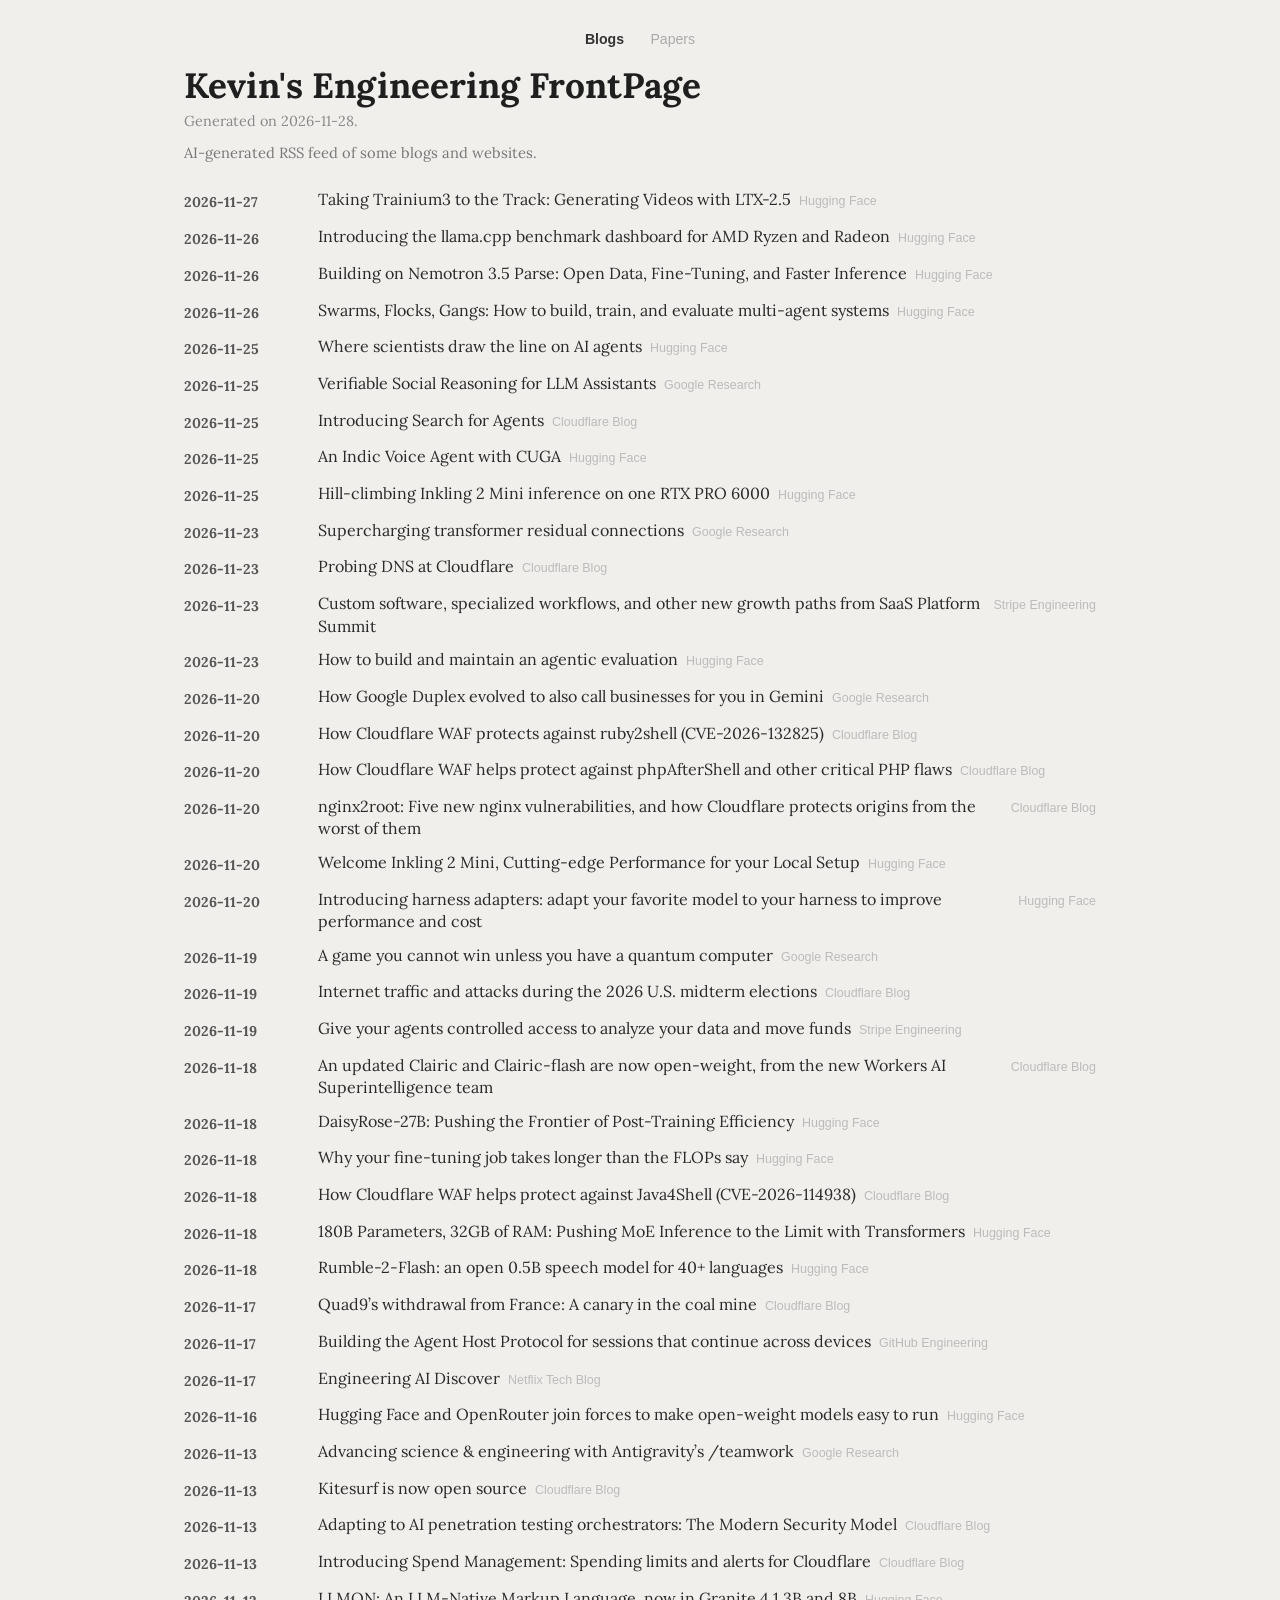
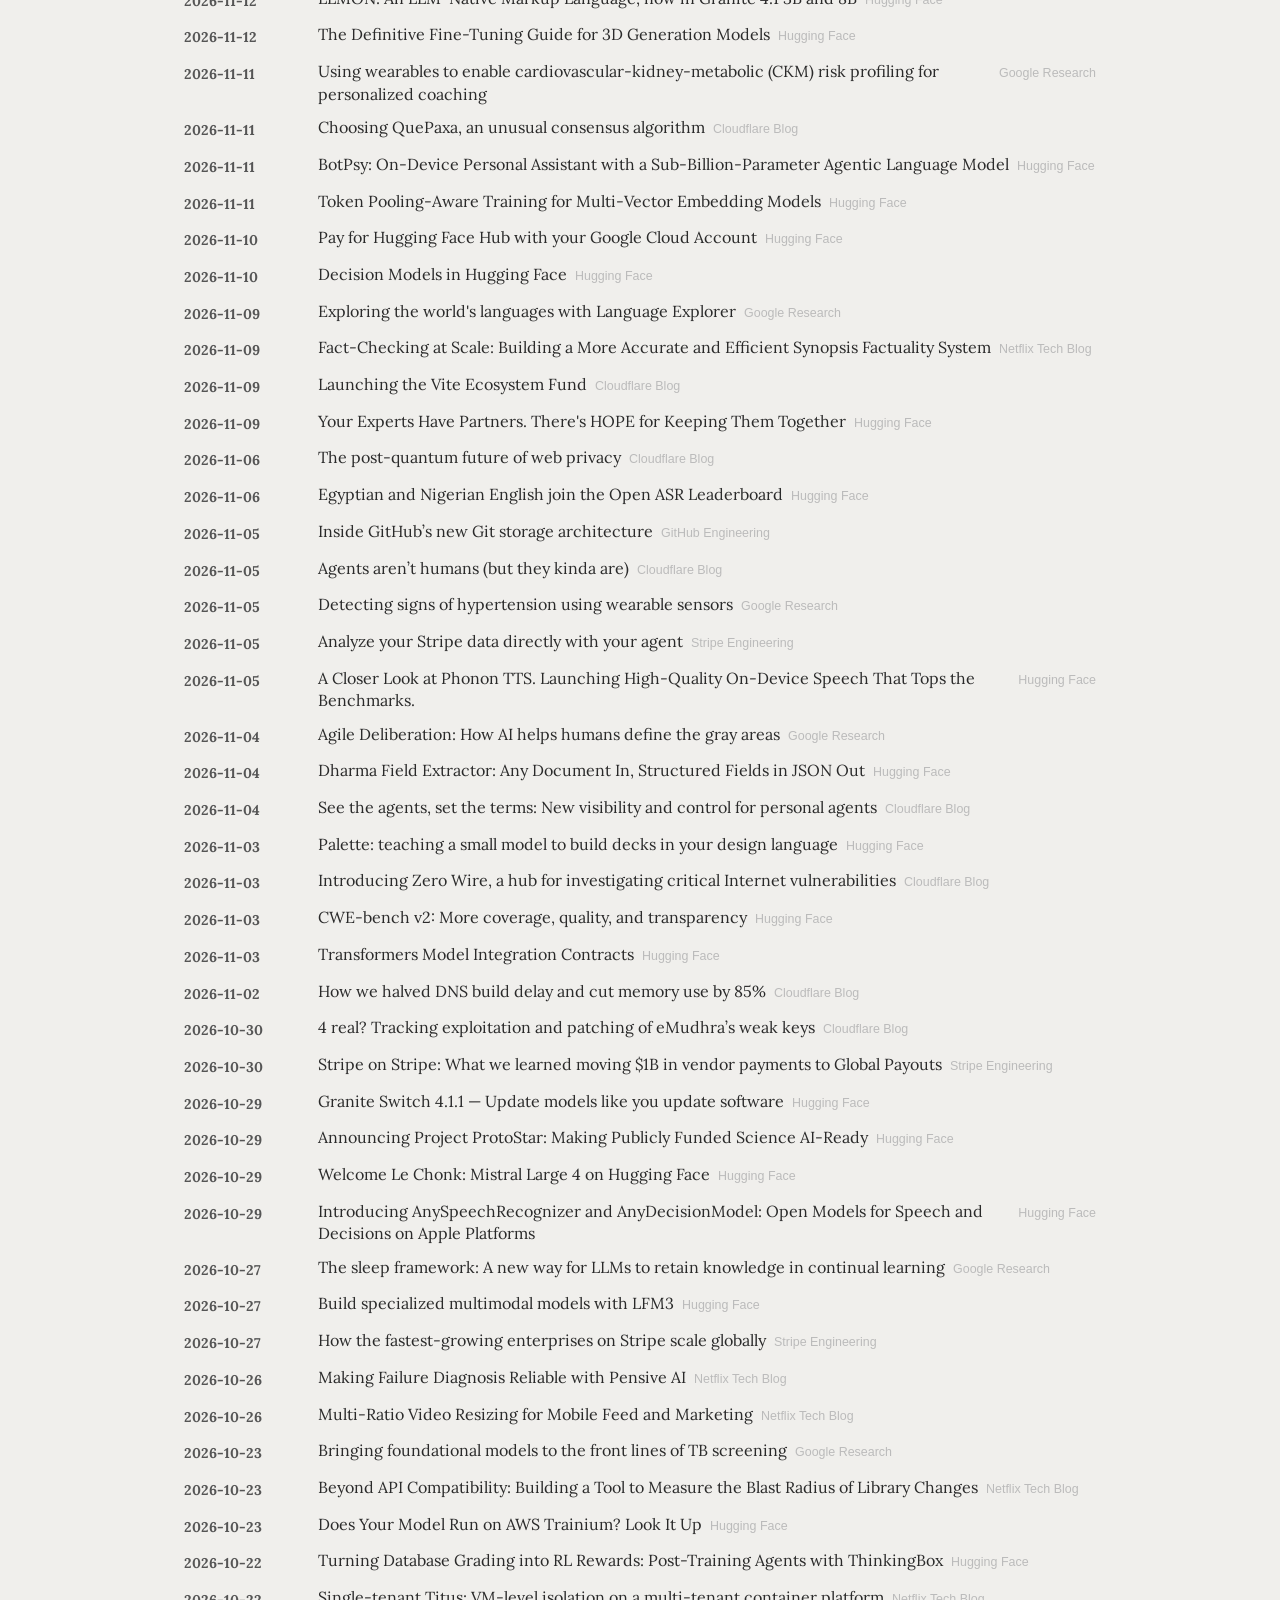
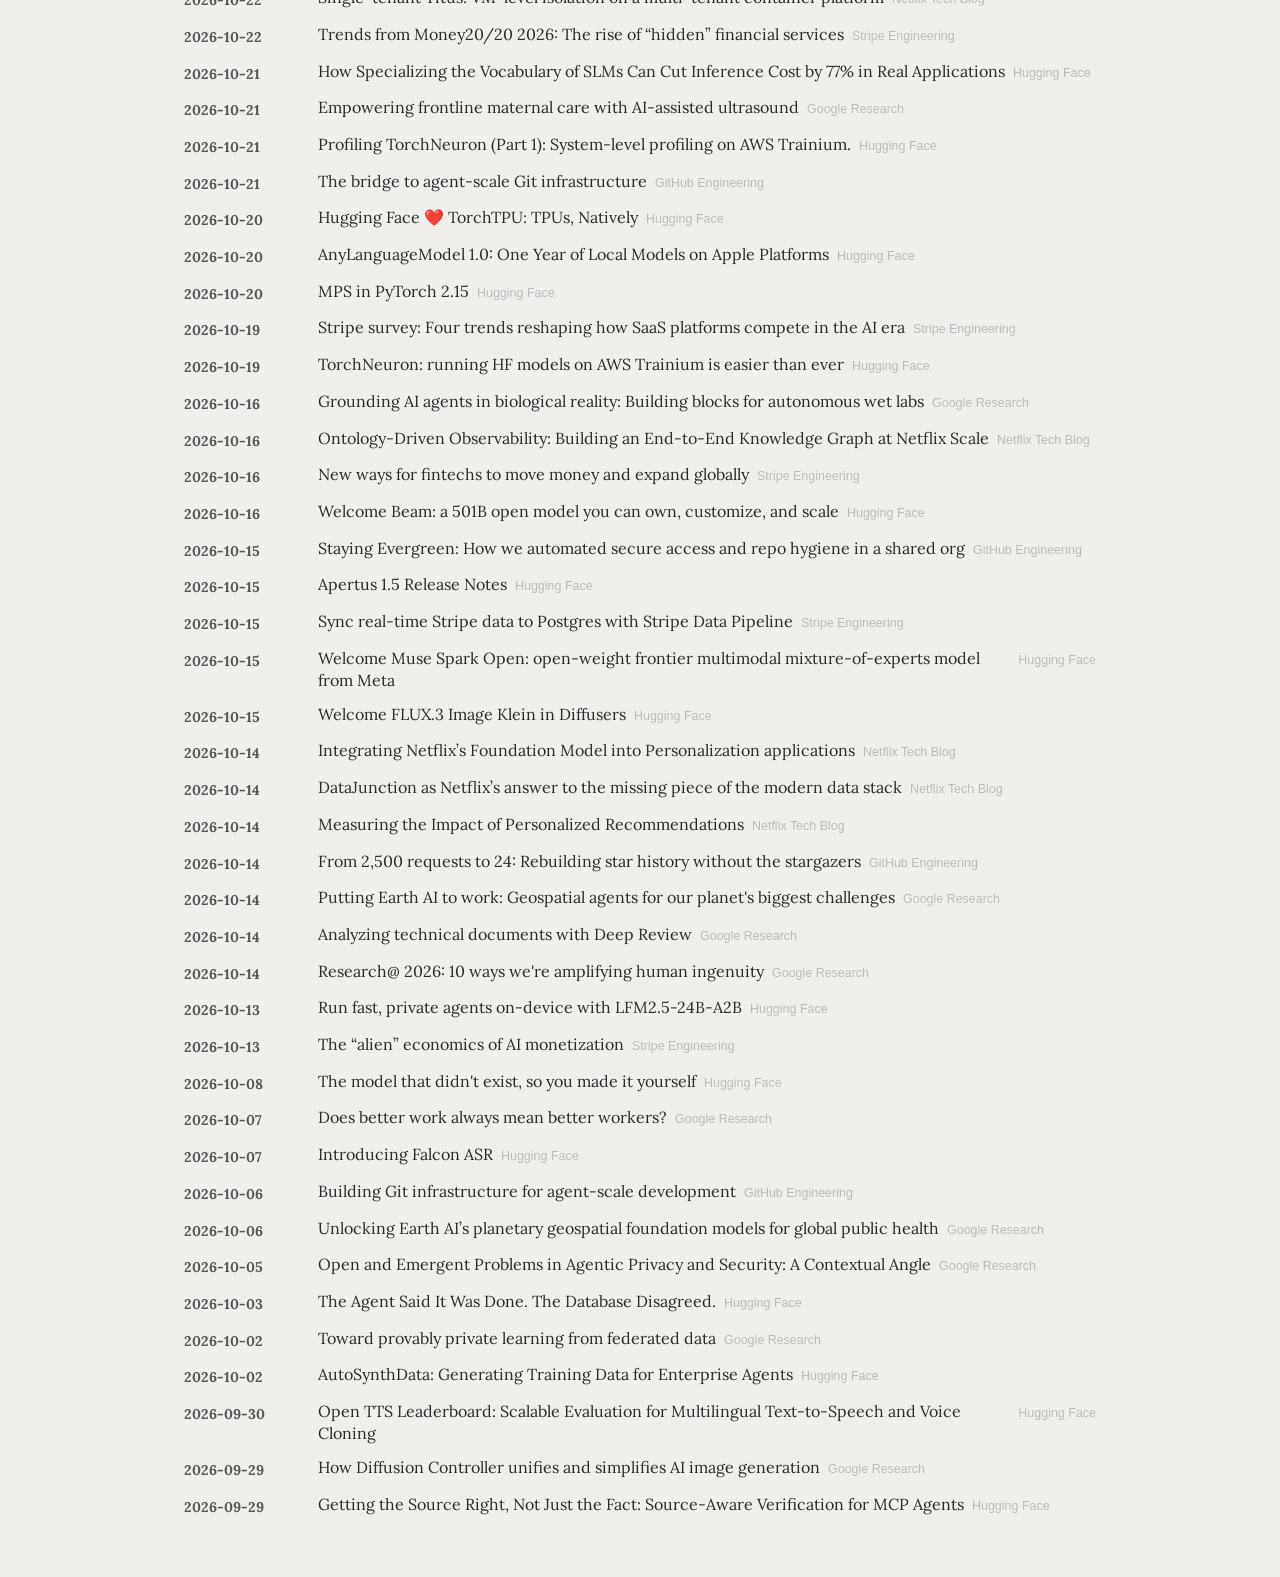
==== commit 79cc30ff: "chore: update feed [skip ci]" ====
--- a/index.html
+++ b/index.html
@@ -13,7 +13,7 @@
       <a href="papers.html">Papers</a>
     </nav>
     <h1>Kevin&#x27;s Engineering FrontPage</h1>
-    <p class="generated">Generated on 2026-11-27.</p>
+    <p class="generated">Generated on 2026-11-28.</p>
     <p class="description">AI-generated RSS feed of some blogs and websites.</p>
     <section>
       <div class="entry">
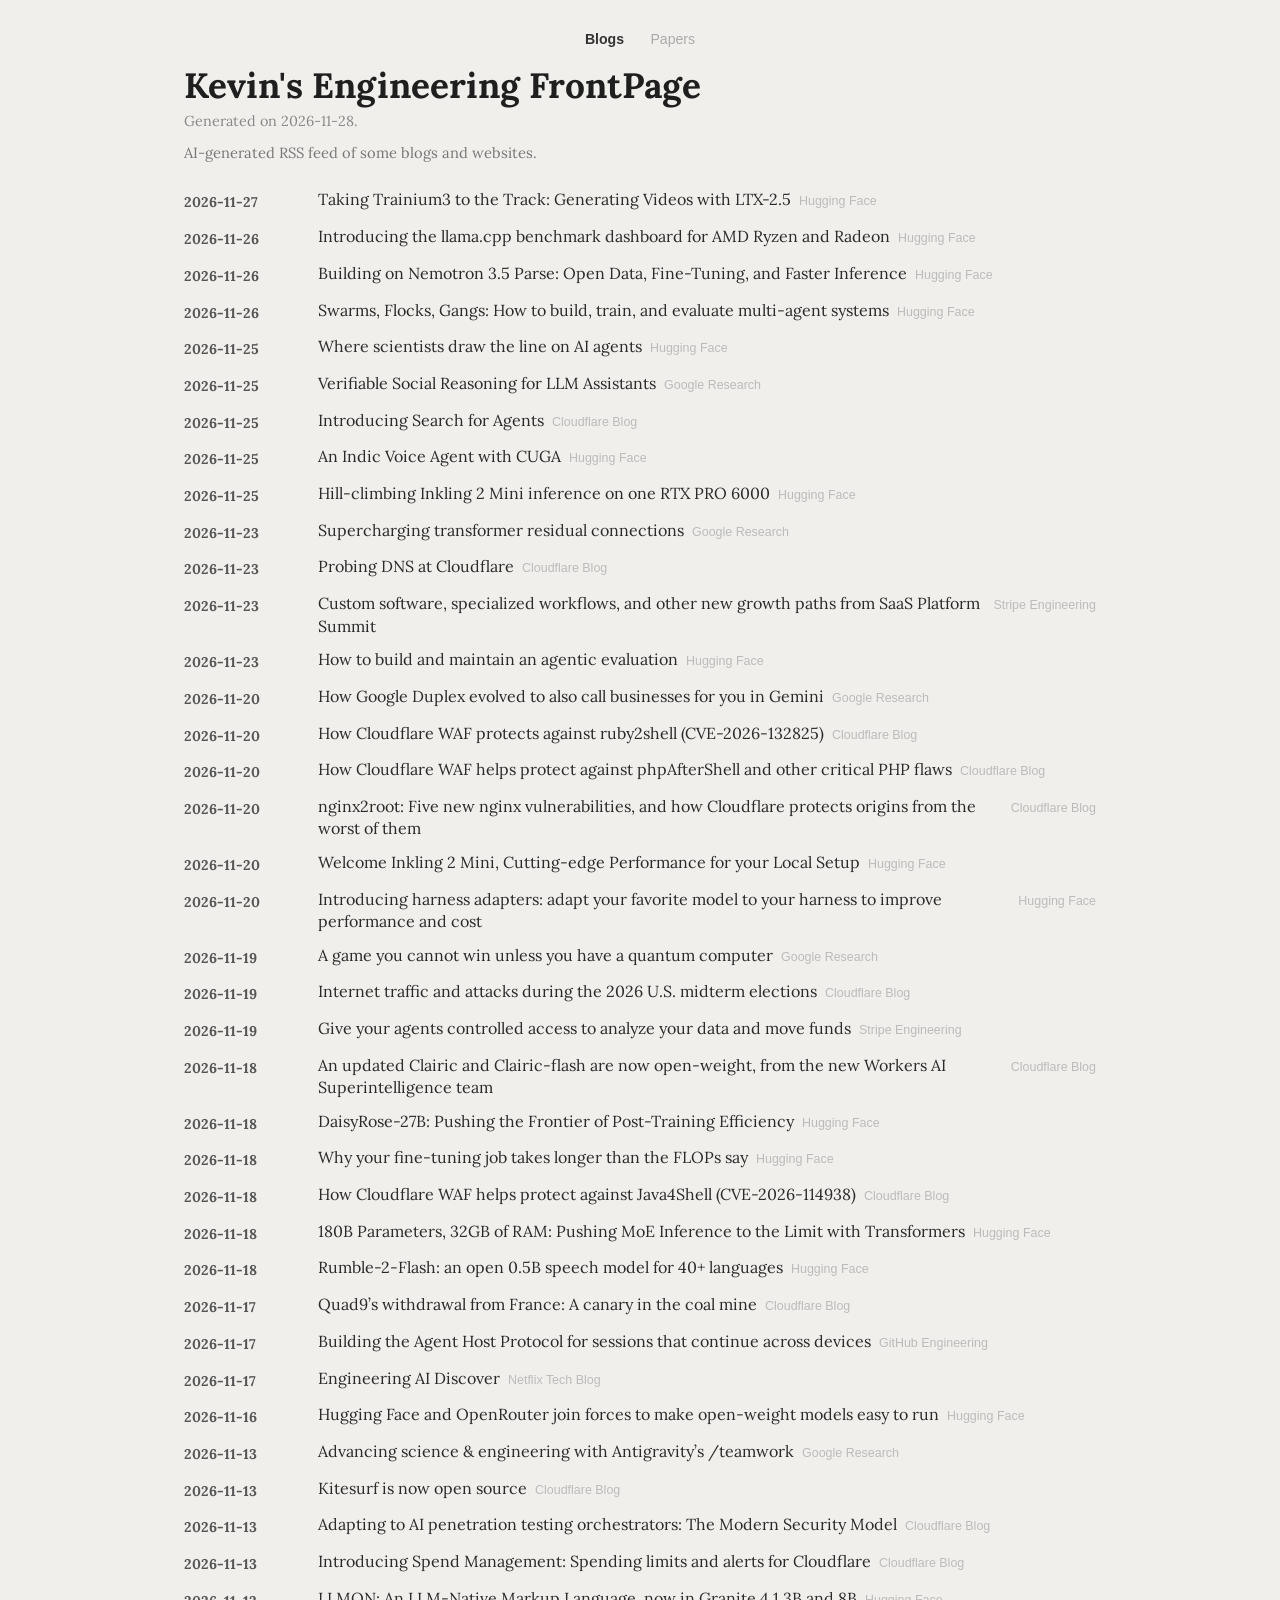
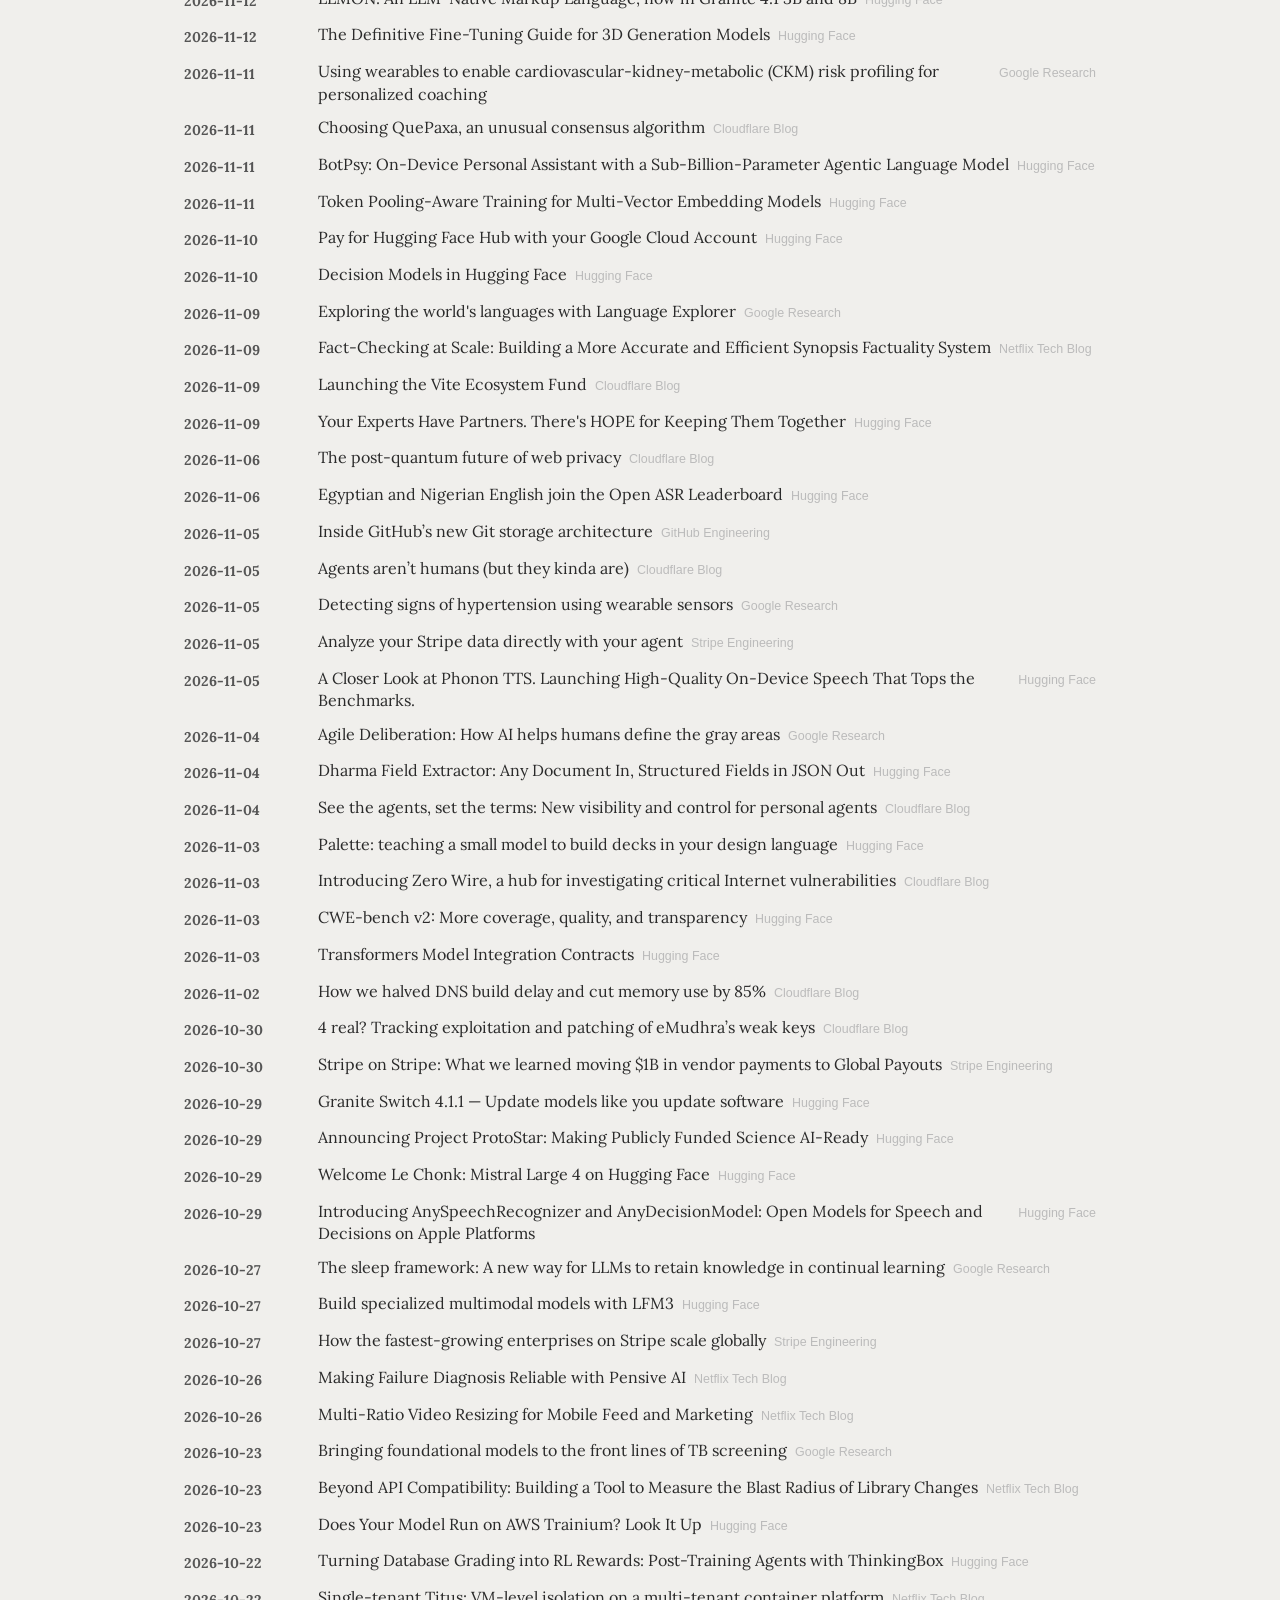
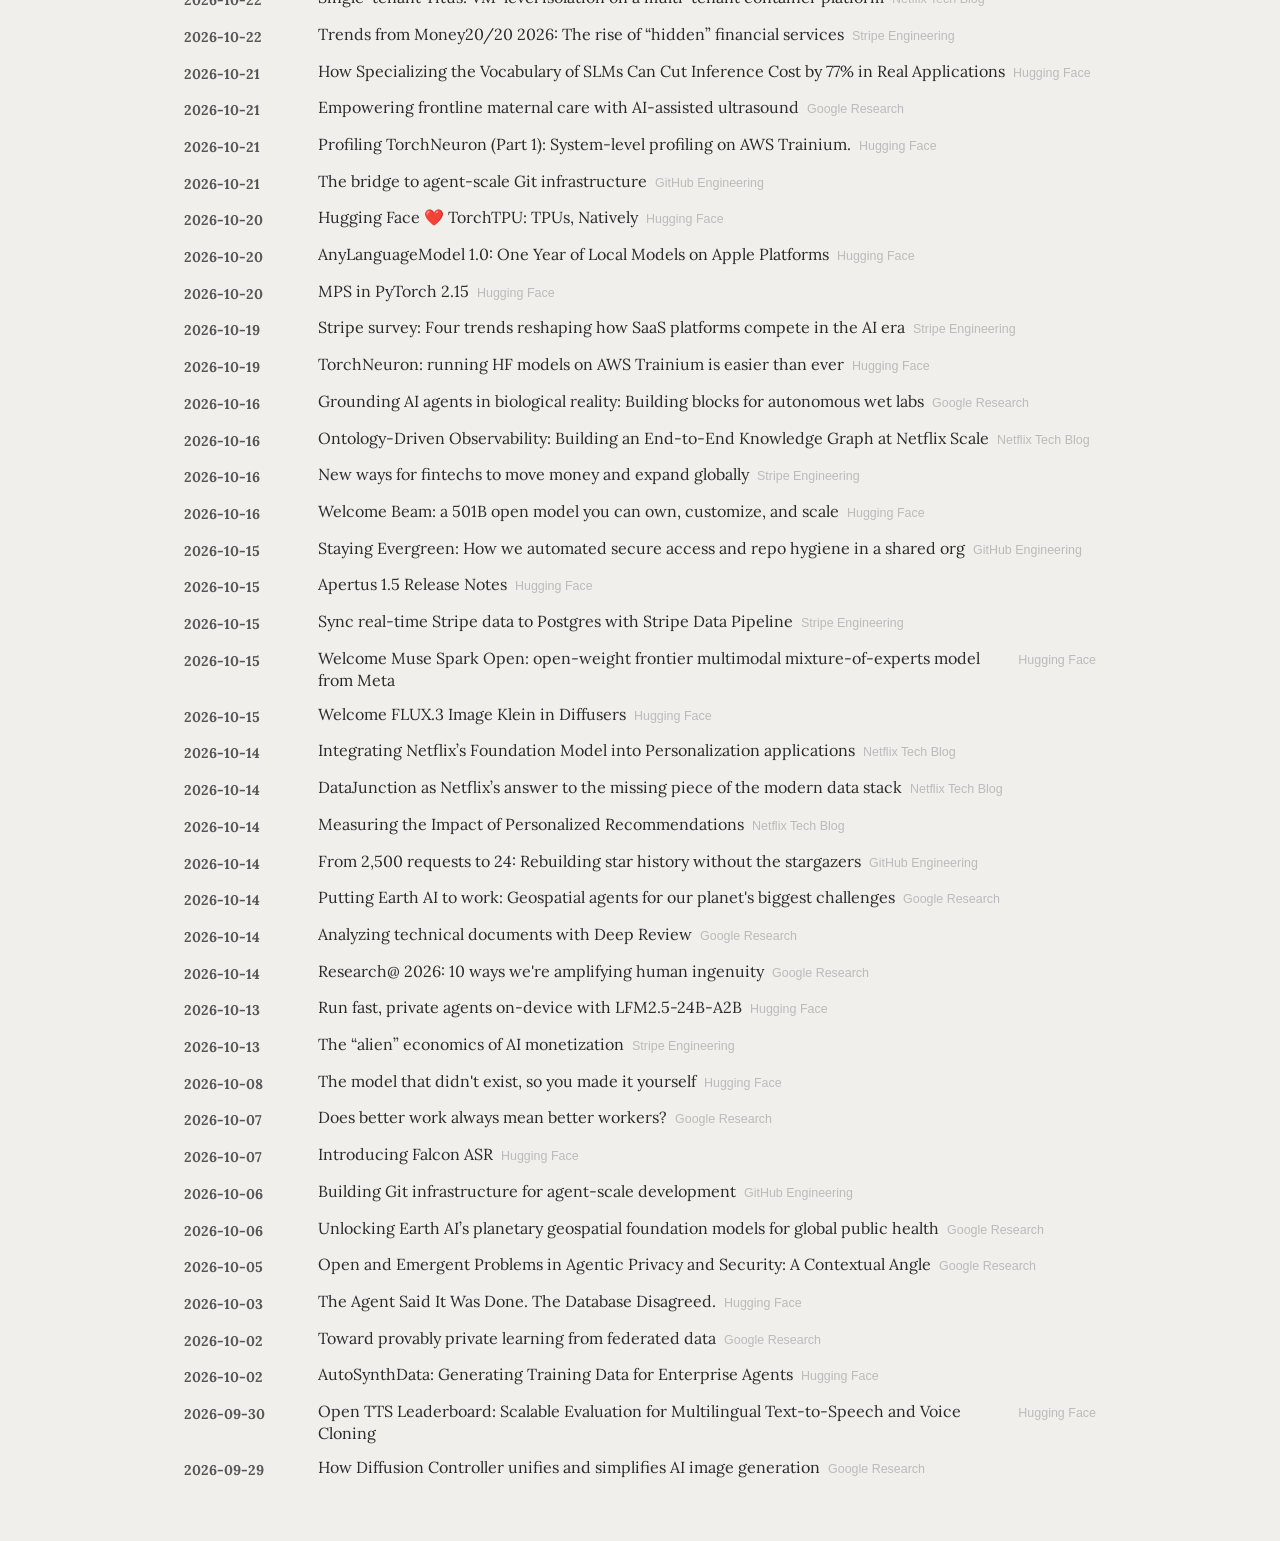
==== commit 04c47d41: "chore: update feed [skip ci]" ====
--- a/index.html
+++ b/index.html
@@ -1144,15 +1144,6 @@
           </details>
         </div>
       </div>
-      <div class="entry">
-        <div class="date">2026-09-29</div>
-        <div class="content">
-          <details>
-            <summary>Getting the Source Right, Not Just the Fact: Source-Aware Verification for MCP Agents<span class="feed-name">Hugging Face</span></summary>
-            <p class="link-line"><a href="https://huggingface.co/blog/MultiverseComputingCAI/getting-the-source-right-not-just-the-fact-source">link</a></p>
-          </details>
-        </div>
-      </div>
     </section>
   </div>
 </body>
